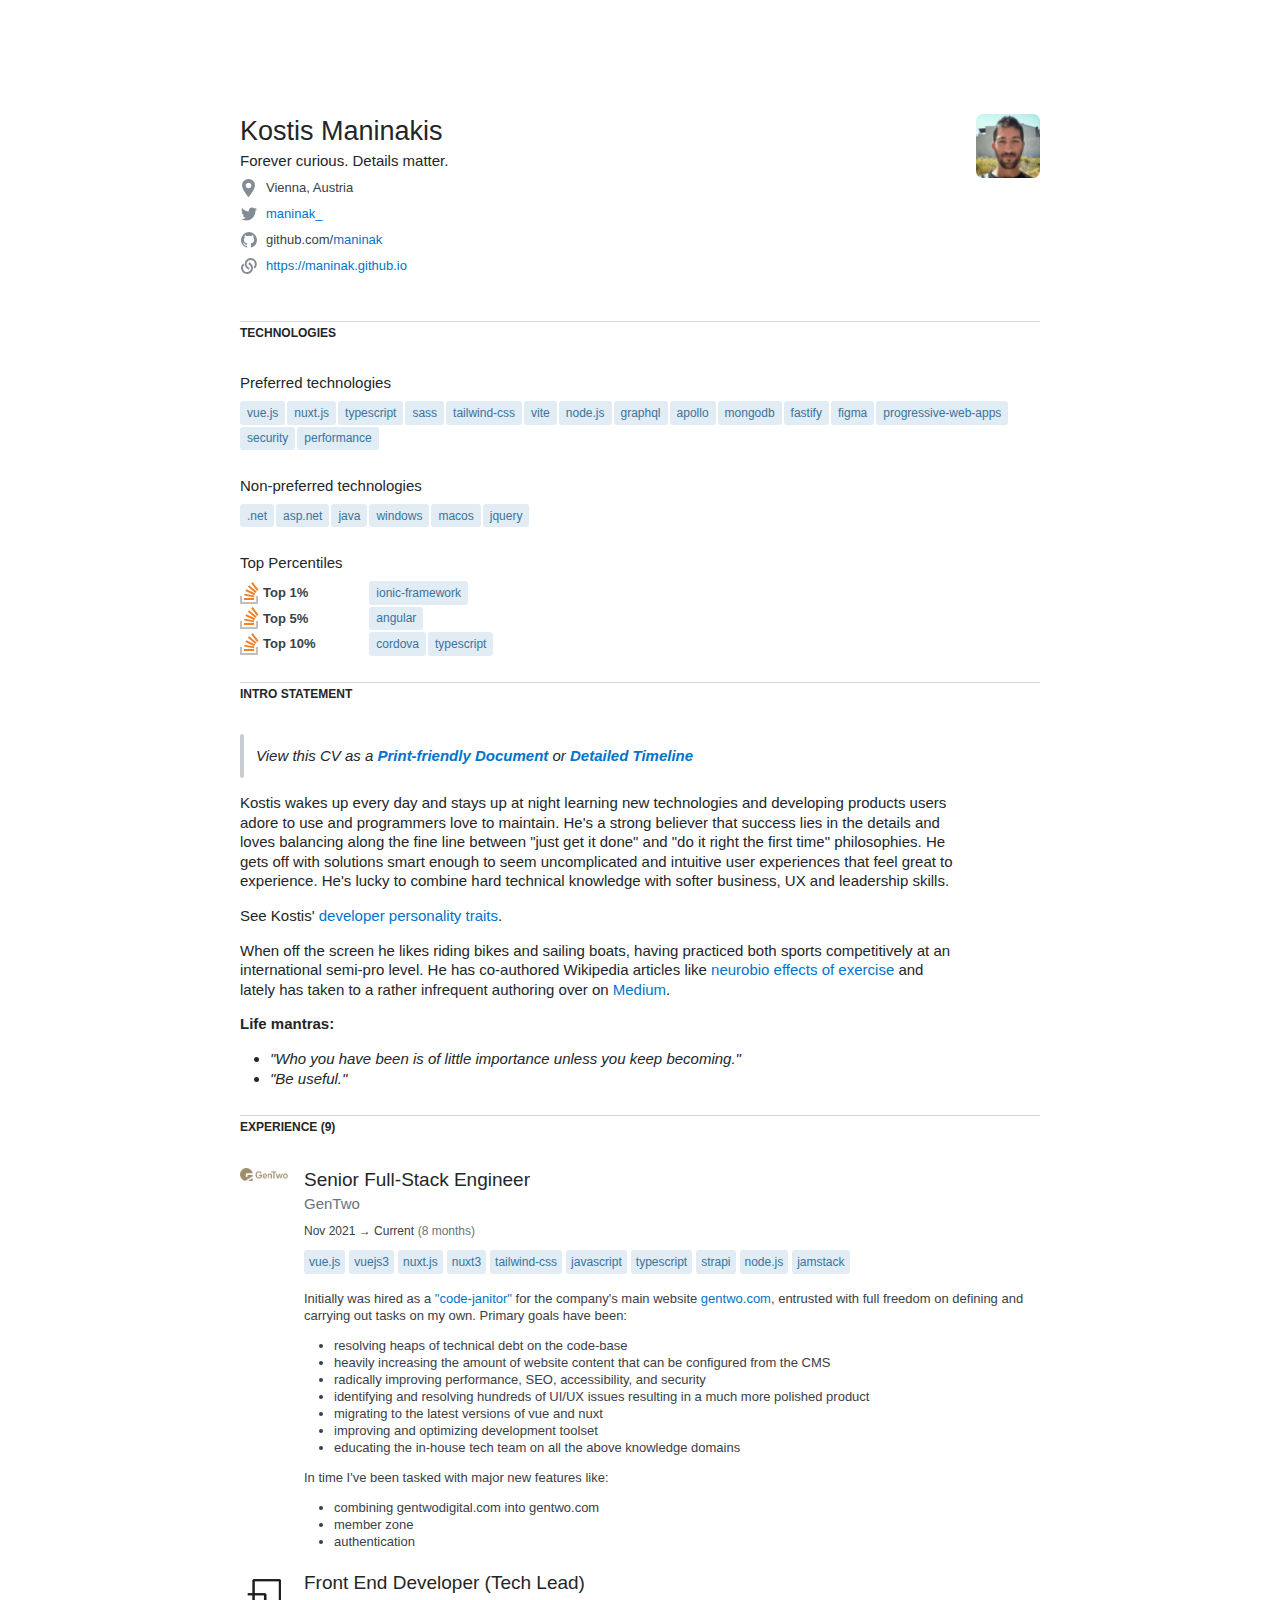
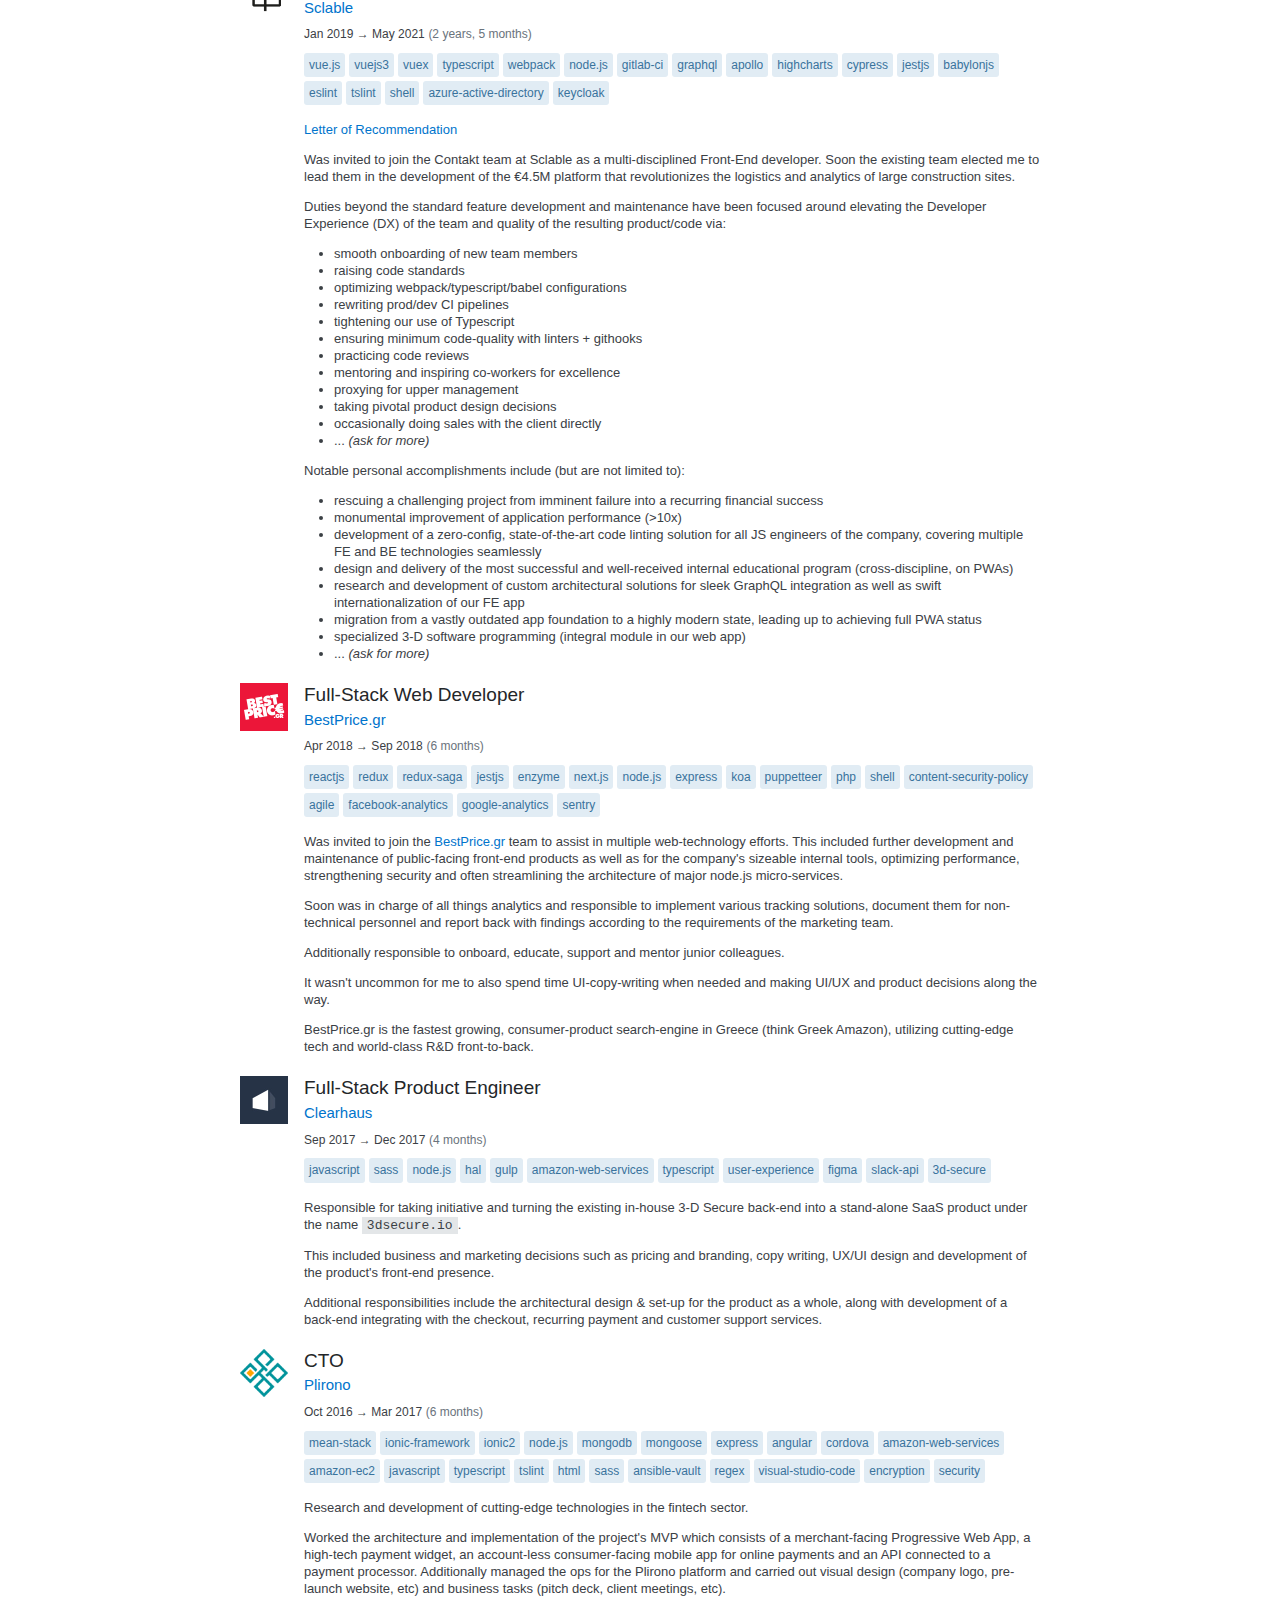
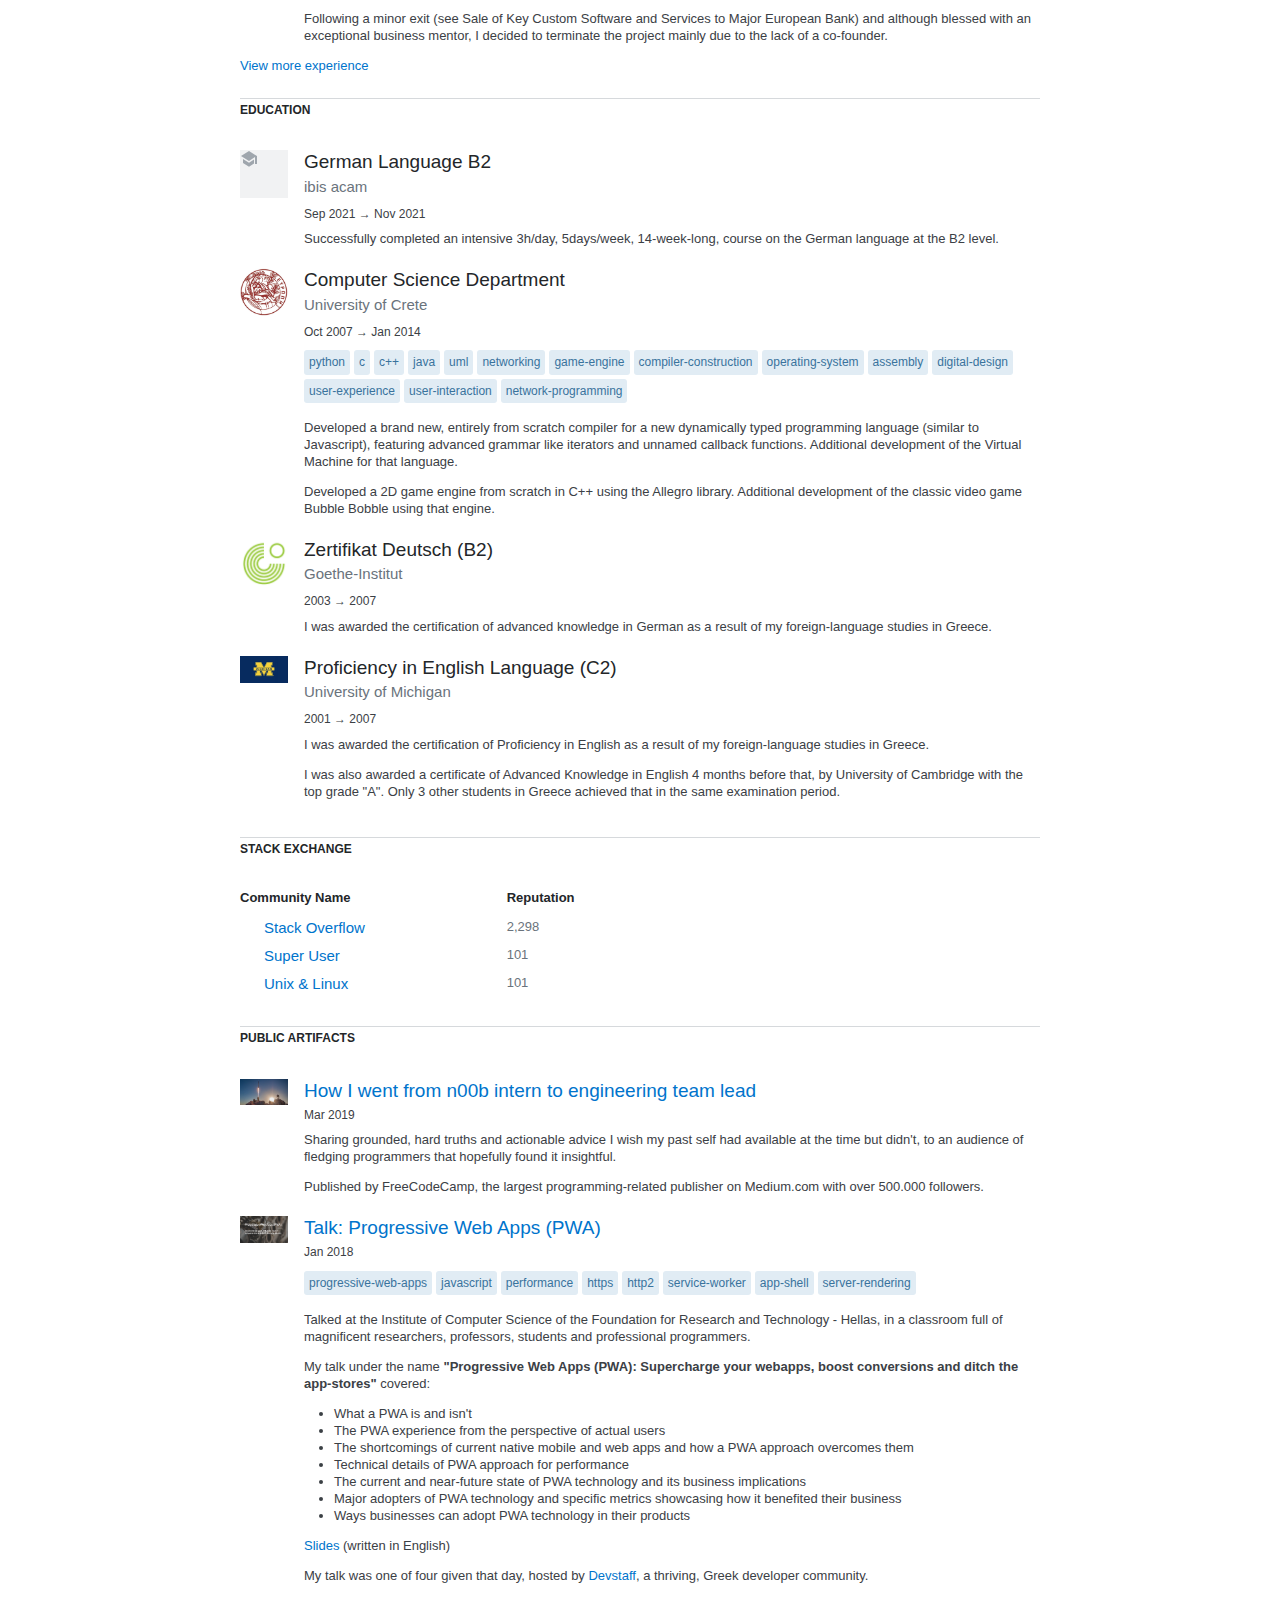
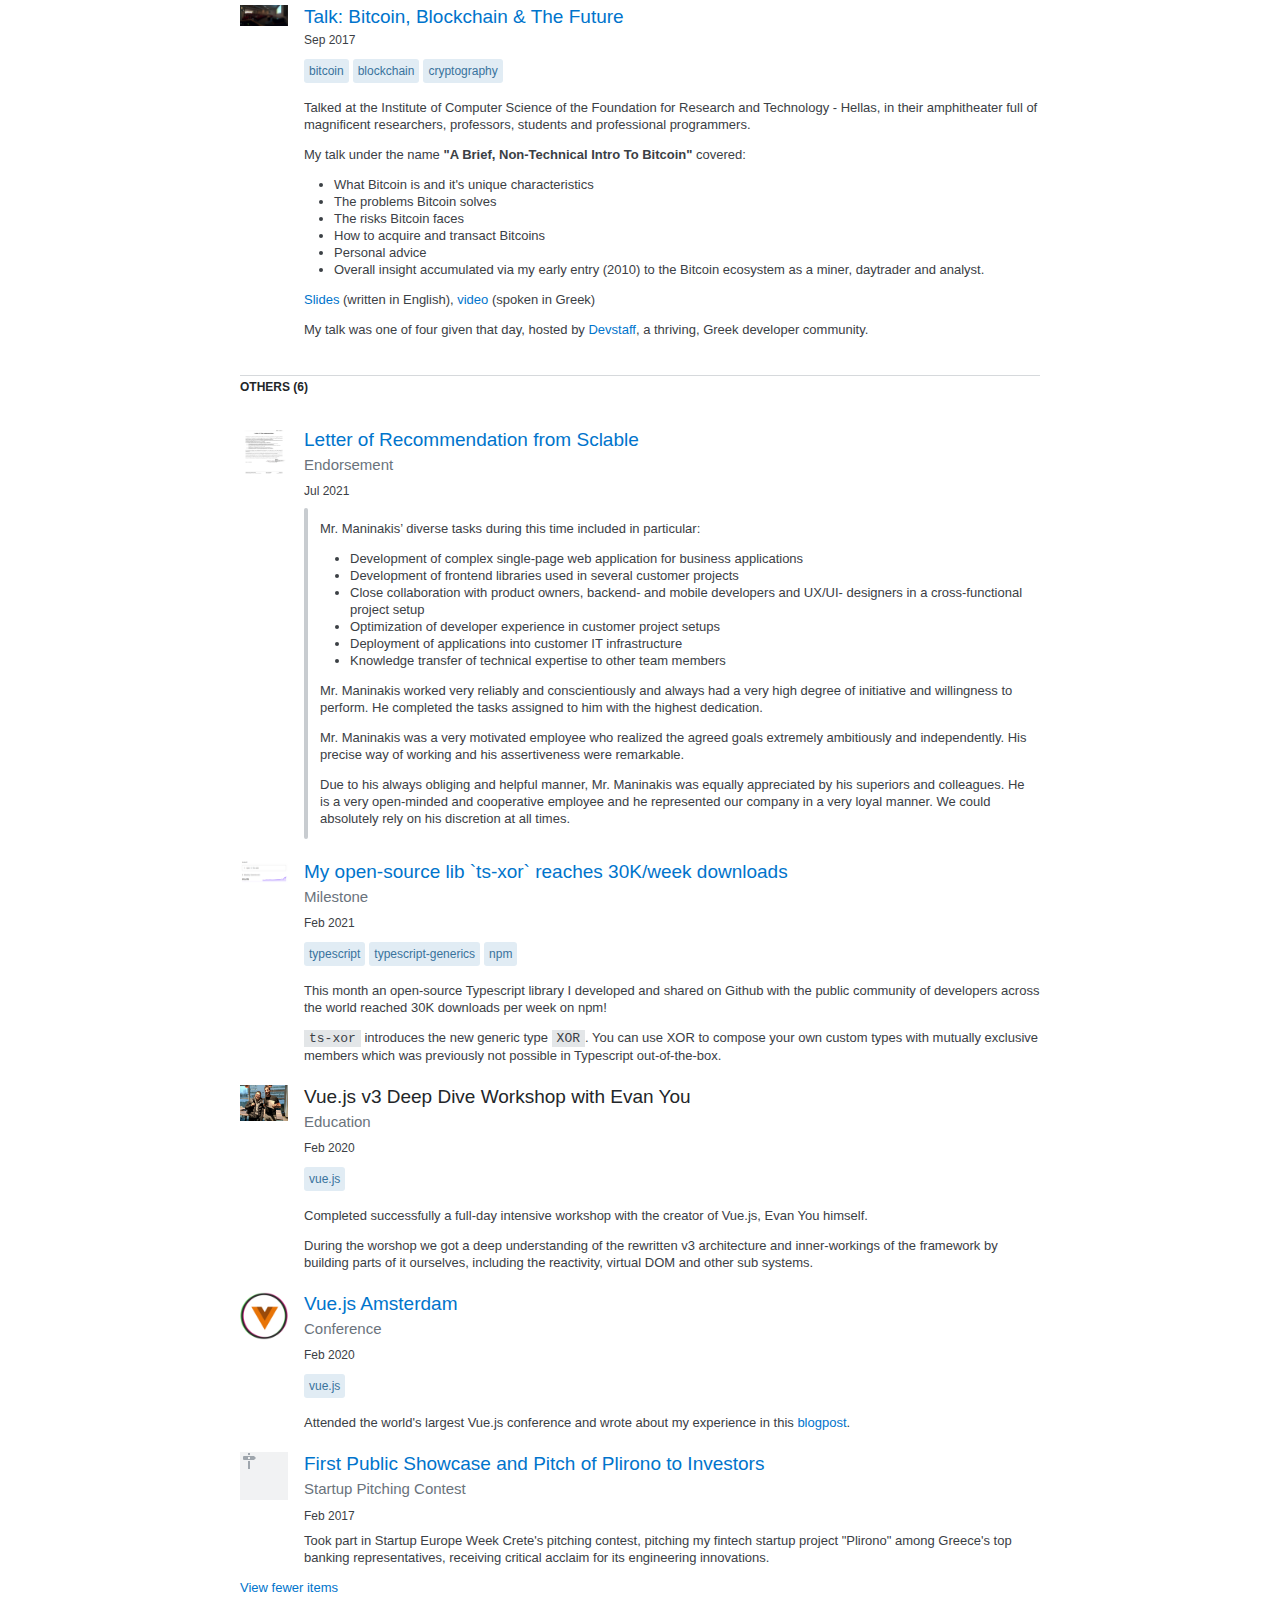
==== cv-standard.html @ 2f25f2c2 "fix(cv): add ga scripts" ====
<!DOCTYPE html>
<html><head>
<meta http-equiv="content-type" content="text/html; charset=UTF-8">
    <title>Kostis Maninakis - Curriculum Vitae (standard format)</title>
    <meta name="twitter:card" content="summary">
    <meta property="og:type" content="website">
            <meta property="og:image" itemprop="image primaryImageOfPage" content="https://www.gravatar.com/avatar/3a8242c1d850448c76ebac2b6bc177b3?s=200&amp;d=identicon&amp;r=PG">
            <meta name="twitter:title" property="og:title" itemprop="title name" content="Kostis Maninakis">
            <meta name="twitter:description" property="og:description" itemprop="description" content="Kostis Maninakis's Curriculum Vitae">

    <script id="webpack-public-path" type="text/uri-list">https://cdn.sstatic.net/</script>
    <script src="assets/cv/cv-std_files/jquery.js"></script><script>(function t(){!function(){function h(n,i,a){i=i||{};var r=n.ownerDocument||n,s=r.createEvent?r.createEvent("CustomEvent"):r.createEventObject();for(var e in s.initCustomEvent&&s.initCustomEvent(i.type,!!i.bubbles,!!i.cancelable,i.detail),i)s[e]=i[e];return setTimeout(function(){try{n.dispatchEvent?n.dispatchEvent(s):n.fireEvent("on"+i.type,r.createEventObject())}catch(o){var e=n["listen"+i.type];if(e)for(var t=0;t<e.length;++t)try{e[t].call(n,s)}catch(o){}}a()},0),this}function f(e,t,n){function i(e,t){try{var n=e.ownerDocument;if(n.createEventObject){var i=n.createEventObject();e.fireEvent("on"+t,i)}else(i=n.createEvent("HTMLEvents")).initEvent(t,!0,!0),e.dispatchEvent(i)}catch(a){}}var a=!0,r=e.className&&-1!=e.className.indexOf("fancified");if(window.jQuery){var s=window.jQuery(e);try{if(s.selectBoxIt)s.selectBoxIt("selectOption",s.val());else if(s.data("chosen")||s.chosen)s.trigger("chosen:updated").trigger("liszt:updated");else if(s.data("chooserElement"))s.trigger("change");else if(s.fancySelect)s.get("fancySelect").select("value",s.val());else if(s.selectBox)s.selectBox("value",s.val());else if(s.selectric)s.selectric("refresh");else if(s.coreUISelect){var o=s.data("coreUISelect");o.isSelectShow=!0,o.changeDropdownData(),o.isSelectShow=!1}else if(s.data("myJSPulldownObject"))s.data("myJSPulldownObject").setToValue(s.val());else if(s.fancyfields)s.setVal(s.val());else if(s.data("select2"));else if(s.data("selectize"))a=!1,s.data("selectize").setValue(s.val());else if(s.hasClass("fancified"))s.trigger("update");else if(s.selectmenu){var l=s.val();try{s.selectmenu("value",s[0].options[0].value)}catch(c){}s.selectmenu("value",l)}else s.hasClass("select-hidden")&&s.next("div.select-styled").length&&s.next("div.select-styled").next(".select-options").length&&(ulElement=s.next("div.select-styled").next(".select-options"),liElement=ulElement.find("li[rel='"+s.val()+"']"),liElement.click());s.trigger("change")}catch(c){}}a&&(r&&i(e,"update"),i(e,"change"),i(e,"blur")),n()}function r(t,n,i,a){var r=t.value;h(t,{type:"keydown",keyCode:n,which:n,charCode:n,bubbles:!0},function(){h(t,{type:"keypress",keyCode:n,which:n,charCode:n,bubbles:!0},function(){setTimeout(function(){var e=t.value;r==e&&(t.value=i),h(t,{type:"input",keyCode:n,which:n,charCode:n,bubbles:!0},function(){h(t,{type:"keyup",keyCode:n,which:n,charCode:n,bubbles:!0},function(){a()})})},1)})})}function s(e,t,n,i){if(t&&""!=t){var a=t.charCodeAt(0);n+=t.charAt(0),r(e,a,n,function(){s(e,t.substring(1),n,i)})}else i()}function l(e,t,n){if(window.abineTriggerChangeInProgress)setTimeout(function(){l(e,t,n)},100);else{e.setAttribute("mmautofilling","now"),e.focus(),e.value=t;var i=!0;window.abineTriggerChangeInProgress=!0;try{if(window.jQuery){var a=window.jQuery(e);a.data("rawMaskFn")||a.mask||a.CardPhoneFormatting?a.focus().val(t).trigger("input").trigger("paste"):a.next(".inner").find(".options").length&&(i=!1,a.next(".inner").find(".options").find("span").each(function(){var e=$(this);-1<$(e).html().toLowerCase().indexOf(t)&&$(e).click()}))}}catch(o){}e.defaultValue=t;try{var r=e._valueTracker;r&&r.setValue(t+"old")}catch(o){}try{e.__preactattr_&&e.__preactattr_.onChange&&(e.value=t,e.__preactattr_.onChange({target:e}),e.click())}catch(o){}try{var s=new Event("input",{bubbles:!0,cancelable:!0,data:t});s.simulated=!0,e.dispatchEvent(s)}catch(o){}try{h(e,{type:"keyup",keyCode:38,which:38,charCode:38,bubbles:!0},function(){})}catch(o){}i?h(e,{type:"change"},function(){h(e,{type:"blur"},function(){window.abineTriggerChangeInProgress=!1,e.removeAttribute("mmautofilling"),n()})}):(e.removeAttribute("mmautofilling"),window.abineTriggerChangeInProgress=!1,n())}}function t(e,t,n){try{e.ownerDocument.defaultView.focus()}catch(i){}h(e,{type:"focus"},function(){h(e,{type:"click"},function(){s(e,t+"\n","",function(){l(e,t,function(){h(document,{type:"abineFilled"},function(){n()})})})})})}function i(e,t,n,i){var a=/[\s]+/g,r=(t||"").toLowerCase().replace(a,""),s=function(){h(document,{type:"abineFilled"},function(){i()})},o=!1,l=!1,c=e.getElementsByTagName("option");if(c&&0<c.length){for(var d=-1,u=0;u<c.length;u++){var m=(c[u].text||"").toLowerCase().replace(a,"");if((c[u].getAttribute("value")||"").toLowerCase().replace(a,"")==r||m==r){c[u].selected||(o=!0,c[u].selected=!0),l=!0;break}-1==d&&-1!=m.indexOf(r)&&(d=u)}l||-1==d||n||c[d].selected||(o=!0,l=c[d].selected=!0)}e.setAttribute("abineFillResponse",l),o?f(e,t,s):s()}function a(){if(0<(t=document.getElementsByClassName("abineFillTarget")).length)return t[0];for(var e=0;e<frames.length;e++)try{var t;if(0<(t=frames[e].document.getElementsByClassName("abineFillTarget")).length)return t[0]}catch(o){}return null}function e(){var n=document.createElement("div");n.id="abineFillElement","undefined"!=typeof paypal&&n.setAttribute("data-paypal","1"),"undefined"!=typeof OffAmazonPayments&&n.setAttribute("data-amazon","1"),"undefined"!=typeof MasterPass&&n.setAttribute("data-masterpass","1"),document.documentElement.appendChild(n),n.addEventListener("fill",function(){var e=a();e?t(e,n.getAttribute("value"),function(){}):h(document,{type:"abineFilled"},function(){})},!1),n.addEventListener("fillSelect",function(){var e=a();e?i(e,n.getAttribute("value"),!!n.getAttribute("skipPartial"),function(){}):h(document,{type:"abineFilled"},function(){})}),n.addEventListener("triggerChange",function(){var e=a(),t=n.getAttribute("value");e&&(e.nodeName.match(/select/i)?f(e,t,function(){}):l(e,t,function(){}))})}e()}()})()</script>
    <script async="" src="assets/cv/cv-std_files/stacks.js"></script>
    <script src="assets/cv/cv-std_files/stub.js"></script>
    <script src="assets/cv/cv-std_files/user.js"></script>
    <script src="assets/cv/cv-std_files/story.js"></script>
    <link rel="stylesheet" type="text/css" href="assets/cv/cv-std_files/stacks.css">
    <link rel="stylesheet" type="text/css" href="assets/cv/cv-std_files/primary.css">
        <link rel="stylesheet" type="text/css" href="assets/cv/cv-std_files/secondary.css">

    <link rel="stylesheet" type="text/css" href="assets/cv/cv-std_files/pdf.css">
    <link rel="stylesheet" type="text/css" href="assets/cv/cv-std_files/pdf.css" media="print">

    <script type="application/json" data-role="module-args" data-module-name="Shared/options.mod">{"options":{"locale":"en","serverTime":1648416014,"routeName":"UsersStory/CvChromeless","stackAuthUrl":"https://stackauth.com","networkMetaHostname":"meta.stackexchange.com","site":{"name":"Stack Overflow","description":"Q\u0026A for professional and enthusiast programmers","isNoticesTabEnabled":true,"enableNewTagCreationWarning":true,"insertSpaceAfterNameTabCompletion":false,"id":1,"cookieDomain":".stackoverflow.com","childUrl":"https://meta.stackoverflow.com","negativeVoteScoreFloor":null,"enableSocialMediaInSharePopup":true,"protocol":"https"},"user":{"fkey":"451426f37e717d4b23508eef98913353c2699ac6cff40579101b7794deff2a9f","tid":"4cee271a-b7d8-5d12-8e33-404ea1cb3794","rep":0,"isAnonymous":true,"isAnonymousNetworkWide":true,"ab":{"hot_questions_sidebar":{"v":"signupoptincopy","g":4}}},"events":{"postType":{"question":1},"postEditionSection":{"title":1,"body":2,"tags":3}},"story":{"minCompleteBodyLength":75,"likedTagsMaxLength":300,"dislikedTagsMaxLength":300},"jobPreferences":{"maxNumDeveloperRoles":2,"maxNumIndustries":4},"svgIconPath":"https://cdn.sstatic.net/Img/stacks-icons","svgIconHash":"cc5b3e0efea0"}}</script>
<script type="application/json" data-role="module-args" data-module-name="Shared/settings.mod">{"settings":{"userProfile":{"openGraphAPIKey":"4a307e43-b625-49bb-af15-ffadf2bda017"},"userMessaging":{"showNewFeatureNotice":true},"tags":{},"subscriptions":{"defaultBasicMaxTrueUpSeats":250,"defaultFreemiumMaxTrueUpSeats":50,"defaultMaxTrueUpSeats":1000},"snippets":{"renderDomain":"stacksnippets.net","snippetsEnabled":true},"site":{"allowImageUploads":true,"enableImgurHttps":true,"enableUserHovercards":true,"forceHttpsImages":true,"styleCode":true},"questions":{"enableQuestionTitleLengthLiveWarning":true,"maxTitleSize":150,"questionTitleLengthStartLiveWarningChars":50},"intercom":{"appId":"inf0secd","hostBaseUrl":"https://stacksnippets.net"},"paths":{},"monitoring":{"clientTimingsAbsoluteTimeout":30000,"clientTimingsDebounceTimeout":1000},"mentions":{"maxNumUsersInDropdown":50},"markdown":{"enableTables":true},"legal":{"oneTrustConfigId":"c3d9f1e3-55f3-4eba-b268-46cee4c6789c"},"flags":{"allowRetractingCommentFlags":true,"allowRetractingFlags":true},"elections":{"opaVoteResultsBaseUrl":"https://www.opavote.com/results/"},"comments":{},"accounts":{"currentPasswordRequiredForChangingStackIdPassword":true}}}</script>
<script>StackExchange.init();</script>

    <script>
        StackExchange.using.setCacheBreakers({"js/adops.en.js":"6da43f5e0a84","js/ask.en.js":"7ff9a9068fd6","js/begin-edit-event.en.js":"dd955babf04d","js/copy-transpiled.en.js":"6e17fb344f2c","js/events.en.js":"","js/explore-qlist.en.js":"2b1f34938b8b","js/full-anon.en.js":"920cc57ec2ed","js/full.en.js":"7dea62be7716","js/highlightjs-loader.en.js":"3c37abf5cb6d","js/inline-tag-editing.en.js":"c0cbc31e5702","js/keyboard-shortcuts.en.js":"7de4e127b6af","js/markdown-it-loader.en.js":"5818ef89ff9d","js/moderator.en.js":"4989aaaca9f5","js/postCollections-transpiled.en.js":"8126e59701f9","js/post-validation.en.js":"09f528ac466a","js/question-editor.en.js":"","js/review-v2-transpiled.en.js":"d4e8ed8cd584","js/revisions.en.js":"839f528889ff","js/stacks-editor.en.js":"7c971287f03c","js/tageditor.en.js":"825c9597ce2d","js/tageditornew.en.js":"857acd8b77e4","js/tagsuggestions.en.js":"1bcff7d98f97","js/unlimited-transpiled.en.js":"7ed67670b600","js/wmd.en.js":"0ccf559d0629","js/snippet-javascript-codemirror.en.js":"73fce5cc7219"});
        StackExchange.using("gps", function () {
            StackExchange.gps.init(false);
        });
    </script>
<script async="" src="assets/cv/cv-std_files/full-anon.js"></script></head><div id="abineFillElement"></div>
<body data-new-gr-c-s-check-loaded="8.896.0" data-gr-ext-installed="">

    <div class="timeline-public print:d-none">


<div class="d-flex cv-story-wrapper mt24">
    <div class="d-flex fd-column cv-story js-cv-story">
            <header>
        <div class="d-flex">
            <div class="flex--item fl1">
                <h1 class="mb2 fc-black-800 fs-headline1 anonymizable">
                    Kostis Maninakis
                </h1>

                    <p class="fc-black-800 fs-body2 mb8 anonymizable">
                        Forever curious. Details matter.
                    </p>
            </div>
            <div class="flex--item">
                <img class="s-avatar s-avatar__64 anonymizable" title="Kostis Maninakis" src="assets/cv/cv-std_files/3a8242c1d850448c76ebac2b6bc177b3.jpeg">
            </div>
        </div>
        <div class="d-flex gs12 mb32">
            <div class="flex--item4">
                    <div class="d-flex ai-center gs8 mb4">
                        <div class="flex--item fc-black-400"><svg aria-hidden="true" class="svg-icon iconLocation" width="18" height="18" viewBox="0 0 18 18"><path d="M2 6.38C2 9.91 8.1 17.7 8.1 17.7c.22.29.58.29.8 0 0 0 6.1-7.8 6.1-11.32A6.44 6.44 0 0 0 8.5 0 6.44 6.44 0 0 0 2 6.38Zm9.25.12a2.75 2.75 0 1 1-5.5 0 2.75 2.75 0 0 1 5.5 0Z"></path></svg></div>
                        <div class="flex--item fc-black-700 fs-body1">Vienna, Austria</div>
                    </div>
                    <div class="d-flex ai-center gs8 mb4">
                        <div class="flex--item fc-black-400"><svg aria-hidden="true" class="svg-icon iconTwitter" width="18" height="18" viewBox="0 0 18 18"><path d="M17 4.04c-.59.26-1.22.44-1.88.52a3.3 3.3 0 0 0 1.44-1.82c-.64.37-1.34.64-2.09.79a3.28 3.28 0 0 0-5.6 2.99A9.3 9.3 0 0 1 2.12 3.1a3.28 3.28 0 0 0 1.02 4.38 3.28 3.28 0 0 1-1.49-.4v.03a3.29 3.29 0 0 0 2.64 3.22 3.34 3.34 0 0 1-1.48.06 3.29 3.29 0 0 0 3.07 2.28 6.58 6.58 0 0 1-4.85 1.36 9.33 9.33 0 0 0 5.04 1.47c6.04 0 9.34-5 9.34-9.33v-.42a6.63 6.63 0 0 0 1.63-1.7L17 4.04Z" fill="#2AA3EF"></path></svg></div>
                        <div class="flex--item fc-black-700 fs-body1 anonymizable">
                            <a href="https://twitter.com/maninak_" rel="me" target="_blank">maninak_</a>
                        </div>
                    </div>
                    <div class="d-flex ai-center gs8 mb4">
                        <div class="flex--item fc-black-400"><svg aria-hidden="true" class="svg-icon iconGitHub" width="18" height="18" viewBox="0 0 18 18"><path d="M9 1a8 8 0 0 0-2.53 15.59c.4.07.55-.17.55-.38l-.01-1.49c-2.01.37-2.53-.49-2.69-.94-.09-.23-.48-.94-.82-1.13-.28-.15-.68-.52-.01-.53.63-.01 1.08.58 1.23.82.72 1.21 1.87.87 2.33.66.07-.52.28-.87.51-1.07-1.78-.2-3.64-.89-3.64-3.95 0-.87.31-1.59.82-2.15-.08-.2-.36-1.02.08-2.12 0 0 .67-.21 2.2.82a7.42 7.42 0 0 1 4 0c1.53-1.04 2.2-.82 2.2-.82.44 1.1.16 1.92.08 2.12.51.56.82 1.27.82 2.15 0 3.07-1.87 3.75-3.65 3.95.29.25.54.73.54 1.48l-.01 2.2c0 .21.15.46.55.38A8.01 8.01 0 0 0 9 1Z" fill="#010101"></path></svg></div>
                        <div class="flex--item fc-black-700 fs-body1">github.com/<a class="anonymizable" href="https://github.com/maninak" rel="me" target="_blank">maninak</a>
                        </div>
                    </div>
                    <div class="d-flex ai-center gs8 mb4">
                        <div class="flex--item fc-black-400"><svg aria-hidden="true" class="svg-icon iconLink" width="18" height="18" viewBox="0 0 18 18"><path d="M7.22 11.83a6 6 0 0 0 1.62.85l.61-1.8a4.1 4.1 0 1 1 4.04-.8l1.26 1.42a6 6 0 1 0-7.53.33Zm3.43-5.6a6 6 0 0 0-1.6-.87L8.4 7.15a4.1 4.1 0 1 1-4.05.73L3.12 6.43a6 6 0 1 0 7.53-.2Z"></path></svg></div>
                        <div class="flex--item fc-black-700 fs-body1"><a class="anonymizable" href="https://maninak.github.io/" target="_blank">https://maninak.github.io</a></div>
                    </div>
            </div>

        </div>
    </header>

                <section class="mt0 mb24">
            <header class="d-flex mb16">
                <h2 class="fs-category has-border">Technologies</h2>
            </header>

                <article class="d-flex fd-column mb24">
                    <div class="flex--item mb8">
                        <div class="fc-black-800 fs-body2">Preferred technologies</div>
                    </div>
                    <div class="d-flex flex--item mb0 ff-row-wrap">
                            <div class="post-tag">vue.js</div>
                            <div class="post-tag">nuxt.js</div>
                            <div class="post-tag">typescript</div>
                            <div class="post-tag">sass</div>
                            <div class="post-tag">tailwind-css</div>
                            <div class="post-tag">vite</div>
                            <div class="post-tag">node.js</div>
                            <div class="post-tag">graphql</div>
                            <div class="post-tag">apollo</div>
                            <div class="post-tag">mongodb</div>
                            <div class="post-tag">fastify</div>
                            <div class="post-tag">figma</div>
                            <div class="post-tag">progressive-web-apps</div>
                            <div class="post-tag">security</div>
                            <div class="post-tag">performance</div>
                    </div>
                </article>


                <article class="d-flex fd-column mb24">
                    <div class="flex--item mb8">
                        <div class="fc-black-800 fs-body2">Non-preferred technologies</div>
                    </div>
                    <div class="d-flex flex--item mb0 ff-row-wrap">
                            <div class="post-tag">.net</div>
                            <div class="post-tag">asp.net</div>
                            <div class="post-tag">java</div>
                            <div class="post-tag">windows</div>
                            <div class="post-tag">macos</div>
                            <div class="post-tag">jquery</div>
                    </div>
                </article>

                <article class="d-flex fd-column">
                    <div class="flex--item mb8">
                        <div class="fc-black-800 fs-body2">Top Percentiles</div>
                    </div>
                    <div id="tags-summary" class="d-flex fd-column mb0">
                                <div class="d-flex flex--item mb0">
            <div class="d-flex ai-center flex--item2 gs4 mb0">
                <div class="flex--item" title="Stack Overflow">
                    <svg aria-hidden="true" class="native svg-icon iconLogoGlyphSm" width="19" height="22" viewBox="0 0 19 22"><path d="M16 20v-6h2v8H0v-8h2v6h14Z" fill="#C1BEBC"></path><path d="m12.72 0-1.57 1.17L17 9.05l1.57-1.18L12.72 0ZM4 18h10v-2H4v2Zm11.4-7.08L7.86 4.64l1.25-1.5 7.54 6.28-1.25 1.5Zm-10-1.91 8.9 4.14.82-1.78-8.9-4.14L5.4 9Zm8.63 6.27-9.9-1.67.4-1.92 9.63 1.92-.13 1.67Z" fill="#F48024"></path></svg>
                </div>

                <div class="flex--item">
                    <strong class="fs-body1 fc-black-700">Top 1%</strong>
                </div>
            </div>

            <div class="d-flex fw-wrap js-subsection">
                    <span class="post-tag">ionic-framework</span>
            </div>
        </div>

                                <div class="d-flex flex--item mb0">
            <div class="d-flex ai-center flex--item2 gs4 mb0">
                <div class="flex--item" title="Stack Overflow">
                    <svg aria-hidden="true" class="native svg-icon iconLogoGlyphSm" width="19" height="22" viewBox="0 0 19 22"><path d="M16 20v-6h2v8H0v-8h2v6h14Z" fill="#C1BEBC"></path><path d="m12.72 0-1.57 1.17L17 9.05l1.57-1.18L12.72 0ZM4 18h10v-2H4v2Zm11.4-7.08L7.86 4.64l1.25-1.5 7.54 6.28-1.25 1.5Zm-10-1.91 8.9 4.14.82-1.78-8.9-4.14L5.4 9Zm8.63 6.27-9.9-1.67.4-1.92 9.63 1.92-.13 1.67Z" fill="#F48024"></path></svg>
                </div>

                <div class="flex--item">
                    <strong class="fs-body1 fc-black-700">Top 5%</strong>
                </div>
            </div>

            <div class="d-flex fw-wrap js-subsection">
                    <span class="post-tag">angular</span>
            </div>
        </div>

                                <div class="d-flex flex--item mb0">
            <div class="d-flex ai-center flex--item2 gs4 mb0">
                <div class="flex--item" title="Stack Overflow">
                    <svg aria-hidden="true" class="native svg-icon iconLogoGlyphSm" width="19" height="22" viewBox="0 0 19 22"><path d="M16 20v-6h2v8H0v-8h2v6h14Z" fill="#C1BEBC"></path><path d="m12.72 0-1.57 1.17L17 9.05l1.57-1.18L12.72 0ZM4 18h10v-2H4v2Zm11.4-7.08L7.86 4.64l1.25-1.5 7.54 6.28-1.25 1.5Zm-10-1.91 8.9 4.14.82-1.78-8.9-4.14L5.4 9Zm8.63 6.27-9.9-1.67.4-1.92 9.63 1.92-.13 1.67Z" fill="#F48024"></path></svg>
                </div>

                <div class="flex--item">
                    <strong class="fs-body1 fc-black-700">Top 10%</strong>
                </div>
            </div>

            <div class="d-flex fw-wrap js-subsection">
                    <span class="post-tag">cordova</span>
                    <span class="post-tag">typescript</span>
            </div>
        </div>



                    </div>
                </article>
        </section>

                <section class="mt0 mb12">
            <header class="d-flex mb16">
                <h2 class="fs-category has-border">Intro Statement</h2>
            </header>
            <div class="fs-body2 w90"><blockquote>
<p><em>View this CV as a <a href="cv-standard.html"><strong>Print-friendly Document</strong></a> or <a href="cv-timeline.html"><strong>Detailed Timeline</strong></a></em></p>
</blockquote>
<p>Kostis wakes up every day and stays up at night learning new
technologies and developing products users adore to use and programmers
love to maintain. He's a strong believer that success lies in the
details and loves balancing along the fine line between "just get it
done" and "do it right the first time" philosophies. He gets off with
solutions smart enough to seem uncomplicated and intuitive user
experiences that feel great to experience. He's lucky to combine hard
technical knowledge with softer business, UX and leadership skills.</p>
<p>See Kostis' <a href="https://www.12types.dev/quiz/results/assassin:75-telepath:60-tank:80-hunter:80-wizard:66-ranger:50-healer:75-mechanic:66-ghost:75-shapeshifter:100-sage:100-rogue:60--maninak" rel="nofollow noreferrer">developer personality traits</a>.</p>
<p>When off the screen he likes riding bikes and sailing boats, having
practiced both sports competitively at an international semi-pro level.
He has co-authored Wikipedia articles like <a href="https://en.wikipedia.org/wiki/Neurobiological_effects_of_physical_exercise" rel="nofollow noreferrer">neurobio effects of exercise</a> and lately has taken to a rather infrequent authoring over on <a href="https://medium.com/@maninak" rel="nofollow noreferrer">Medium</a>.</p>
<p><strong>Life mantras:</strong></p>
<ul>
<li><em>"Who you have been is of little importance unless you keep becoming."</em></li>
<li><em>"Be useful."</em></li>
</ul>
</div>
        </section>


    <section class="mt0 mb24" id="cv-Experience">
        <header class="d-flex mb16">
            <h2 class="fs-category has-border">
Experience (9)            </h2>
        </header>
        <div class="">
                <article class="d-flex gs16 first" id="Experience-10585862">

                    <div class="flex--item">
                            <div class="g-center cv-logo">
                                <img src="assets/cv/cv-std_files/UHmCX.png" role="img" class="cv-image anonymizable" title="GenTwo" onerror="handleListImageError(this)" data-list-id="0">
                            </div>
                    </div>

                    <div class="flex--item fl1 fd-column">
                            <h3 class="flex--item mb2 fs-subheading fc-black-800">
                                Senior Full-Stack Engineer
                            </h3>

                                <h4 class="flex--item mb8 fs-body2 fc-black-500 anonymizable">GenTwo</h4>

                            <div class="flex--item mb8">
                                    <span class="fs-caption fc-black-700">Nov 2021 → Current</span>
                                        <span class="fs-caption fc-black-500">(8 months)</span>
                            </div>

                        <div class="mtn8 mb16">
                                <div class="timeline-item-tags d-flex gs4 fl-none fw-wrap mt16">
            <span class="flex--item s-tag">vue.js</span>
            <span class="flex--item s-tag">vuejs3</span>
            <span class="flex--item s-tag">nuxt.js</span>
            <span class="flex--item s-tag">nuxt3</span>
            <span class="flex--item s-tag">tailwind-css</span>
            <span class="flex--item s-tag">javascript</span>
            <span class="flex--item s-tag">typescript</span>
            <span class="flex--item s-tag">strapi</span>
            <span class="flex--item s-tag">node.js</span>
            <span class="flex--item s-tag">jamstack</span>
    </div>

                        </div>

                            <div class="fs-body1 fc-black-700">
                                <p>Initially was hired as a <a href="https://twitter.com/sarah_edo/status/991421712989208576" rel="nofollow noreferrer">"code-janitor"</a> for the company's main website <a href="https://www.gentwo.com/" rel="nofollow noreferrer">gentwo.com</a>, entrusted with full freedom on defining and carrying out tasks on my own. Primary goals have been:</p>
<ul>
<li>resolving heaps of technical debt on the code-base</li>
<li>heavily increasing the amount of website content that can be configured from the CMS</li>
<li>radically improving performance, SEO, accessibility, and security</li>
<li>identifying and resolving hundreds of UI/UX issues resulting in a much more polished product</li>
<li>migrating to the latest versions of vue and nuxt</li>
<li>improving and optimizing development toolset</li>
<li>educating the in-house tech team on all the above knowledge domains</li>
</ul>
<p>In time I've been tasked with major new features like:</p>
<ul>
<li>combining gentwodigital.com into gentwo.com</li>
<li>member zone</li>
<li>authentication</li>
</ul>

                            </div>
                    </div>
                </article>
                <article class="d-flex gs16" id="Experience-6204361">

                    <div class="flex--item">
                                <div class="g-center cv-logo-blank js-logo-blank dno"><svg aria-hidden="true" class="svg-icon iconIndustry" width="18" height="18" viewBox="0 0 18 18"><path d="M10 16v-4H8v4H2V4c0-1.1.9-2 2-2h6c1.09 0 2 .91 2 2v2h2c1.09 0 2 .91 2 2v8h-6ZM4 4v2h2V4H4Zm0 4v2h2V8H4Zm4-4v2h2V4H8Zm0 4v2h2V8H8Zm-4 4v2h2v-2H4Zm8 0v2h2v-2h-2Zm0-4v2h2V8h-2Z"></path></svg></div>
                            <div class="g-center cv-logo">
                                <img src="assets/cv/cv-std_files/ybweauzov47siifvht6p.png" role="img" class="cv-image js-list-img anonymizable" title="Sclable" onerror="handleListImageError(this)" data-list-id="243604">
                            </div>
                    </div>

                    <div class="flex--item fl1 fd-column">
                            <h3 class="flex--item mb2 fs-subheading fc-black-800">
                                Front End Developer (Tech Lead)
                            </h3>

                                <h4 class="flex--item mb8 fs-body2 anonymizable"><a href="http://sclable.com/" title="Sclable" target="_blank">Sclable</a></h4>

                            <div class="flex--item mb8">
                                    <span class="fs-caption fc-black-700">Jan 2019 → May 2021</span>
                                        <span class="fs-caption fc-black-500">(2 years, 5 months)</span>
                            </div>

                        <div class="mtn8 mb16">
                                <div class="timeline-item-tags d-flex gs4 fl-none fw-wrap mt16">
            <span class="flex--item s-tag">vue.js</span>
            <span class="flex--item s-tag">vuejs3</span>
            <span class="flex--item s-tag">vuex</span>
            <span class="flex--item s-tag">typescript</span>
            <span class="flex--item s-tag">webpack</span>
            <span class="flex--item s-tag">node.js</span>
            <span class="flex--item s-tag">gitlab-ci</span>
            <span class="flex--item s-tag">graphql</span>
            <span class="flex--item s-tag">apollo</span>
            <span class="flex--item s-tag">highcharts</span>
            <span class="flex--item s-tag">cypress</span>
            <span class="flex--item s-tag">jestjs</span>
            <span class="flex--item s-tag">babylonjs</span>
            <span class="flex--item s-tag">eslint</span>
            <span class="flex--item s-tag">tslint</span>
            <span class="flex--item s-tag">shell</span>
            <span class="flex--item s-tag">azure-active-directory</span>
            <span class="flex--item s-tag">keycloak</span>
    </div>

                        </div>

                            <div class="fs-body1 fc-black-700">
                                <p><a href="https://i.stack.imgur.com/VKxFa.jpg" rel="nofollow noreferrer">Letter of Recommendation</a></p>
<p>Was invited to join the Contakt team at Sclable as a
multi-disciplined Front-End developer. Soon the existing team elected me
 to lead them in the development of the €4.5M platform that
revolutionizes the logistics and analytics of large construction sites.</p>
<p>Duties beyond the standard feature development and maintenance have
been focused around elevating the Developer Experience (DX) of the team
and quality of the resulting product/code via:</p>
<ul>
<li>smooth onboarding of new team members</li>
<li>raising code standards</li>
<li>optimizing webpack/typescript/babel configurations</li>
<li>rewriting prod/dev CI pipelines</li>
<li>tightening our use of Typescript</li>
<li>ensuring minimum code-quality with linters + githooks</li>
<li>practicing code reviews</li>
<li>mentoring and inspiring co-workers for excellence</li>
<li>proxying for upper management</li>
<li>taking pivotal product design decisions</li>
<li>occasionally doing sales with the client directly</li>
<li>... <em>(ask for more)</em></li>
</ul>
<p>Notable personal accomplishments include (but are not limited to):</p>
<ul>
<li>rescuing a challenging project from imminent failure into a recurring financial success</li>
<li>monumental improvement of application performance (&gt;10x)</li>
<li>development of a zero-config, state-of-the-art code linting solution
 for all JS engineers of the company, covering multiple FE and BE
technologies seamlessly</li>
<li>design and delivery of the most successful and well-received internal educational program (cross-discipline, on PWAs)</li>
<li>research and development of custom architectural solutions for sleek
 GraphQL integration as well as swift internationalization of our FE app</li>
<li>migration from a vastly outdated app foundation to a highly modern state, leading up to achieving full PWA status</li>
<li>specialized 3-D software programming (integral module in our web app)</li>
<li>... <em>(ask for more)</em></li>
</ul>

                            </div>
                    </div>
                </article>
                <article class="d-flex gs16" id="Experience-4815771">

                    <div class="flex--item">
                                <div class="g-center cv-logo-blank js-logo-blank dno"><svg aria-hidden="true" class="svg-icon iconIndustry" width="18" height="18" viewBox="0 0 18 18"><path d="M10 16v-4H8v4H2V4c0-1.1.9-2 2-2h6c1.09 0 2 .91 2 2v2h2c1.09 0 2 .91 2 2v8h-6ZM4 4v2h2V4H4Zm0 4v2h2V8H4Zm4-4v2h2V4H8Zm0 4v2h2V8H8Zm-4 4v2h2v-2H4Zm8 0v2h2v-2h-2Zm0-4v2h2V8h-2Z"></path></svg></div>
                            <div class="g-center cv-logo">
                                <img src="assets/cv/cv-std_files/VE96p.png" role="img" class="cv-image js-list-img anonymizable" title="BestPrice.gr" onerror="handleListImageError(this)" data-list-id="438957">
                            </div>
                    </div>

                    <div class="flex--item fl1 fd-column">
                            <h3 class="flex--item mb2 fs-subheading fc-black-800">
                                Full-Stack Web Developer
                            </h3>

                                <h4 class="flex--item mb8 fs-body2 anonymizable"><a href="https://www.bestprice.gr/" title="BestPrice.gr" target="_blank">BestPrice.gr</a></h4>

                            <div class="flex--item mb8">
                                    <span class="fs-caption fc-black-700">Apr 2018 → Sep 2018</span>
                                        <span class="fs-caption fc-black-500">(6 months)</span>
                            </div>

                        <div class="mtn8 mb16">
                                <div class="timeline-item-tags d-flex gs4 fl-none fw-wrap mt16">
            <span class="flex--item s-tag">reactjs</span>
            <span class="flex--item s-tag">redux</span>
            <span class="flex--item s-tag">redux-saga</span>
            <span class="flex--item s-tag">jestjs</span>
            <span class="flex--item s-tag">enzyme</span>
            <span class="flex--item s-tag">next.js</span>
            <span class="flex--item s-tag">node.js</span>
            <span class="flex--item s-tag">express</span>
            <span class="flex--item s-tag">koa</span>
            <span class="flex--item s-tag">puppetteer</span>
            <span class="flex--item s-tag">php</span>
            <span class="flex--item s-tag">shell</span>
            <span class="flex--item s-tag">content-security-policy</span>
            <span class="flex--item s-tag">agile</span>
            <span class="flex--item s-tag">facebook-analytics</span>
            <span class="flex--item s-tag">google-analytics</span>
            <span class="flex--item s-tag">sentry</span>
    </div>

                        </div>

                            <div class="fs-body1 fc-black-700">
                                <p>Was invited to join the <a href="http://bestprice.gr/" rel="nofollow noreferrer">BestPrice.gr</a>
 team to assist in multiple web-technology efforts. This included
further development and maintenance of public-facing front-end products
as well as for the company's sizeable internal tools, optimizing
performance, strengthening security and often streamlining the
architecture of major node.js micro-services.</p>
<p>Soon was in charge of all things analytics and responsible to
implement various tracking solutions, document them for non-technical
personnel and report back with findings according to the requirements of
 the marketing team.</p>
<p>Additionally responsible to onboard, educate, support and mentor junior colleagues.</p>
<p>It wasn't uncommon for me to also spend time UI-copy-writing when needed and making UI/UX  and product decisions along the way.</p>
<p>BestPrice.gr is the fastest growing, consumer-product search-engine
in Greece (think Greek Amazon), utilizing cutting-edge tech and
world-class R&amp;D front-to-back.</p>

                            </div>
                    </div>
                </article>
                <article class="d-flex gs16" id="Experience-3652289">

                    <div class="flex--item">
                                <div class="g-center cv-logo-blank js-logo-blank dno"><svg aria-hidden="true" class="svg-icon iconIndustry" width="18" height="18" viewBox="0 0 18 18"><path d="M10 16v-4H8v4H2V4c0-1.1.9-2 2-2h6c1.09 0 2 .91 2 2v2h2c1.09 0 2 .91 2 2v8h-6ZM4 4v2h2V4H4Zm0 4v2h2V8H4Zm4-4v2h2V4H8Zm0 4v2h2V8H8Zm-4 4v2h2v-2H4Zm8 0v2h2v-2h-2Zm0-4v2h2V8h-2Z"></path></svg></div>
                            <div class="g-center cv-logo">
                                <img src="assets/cv/cv-std_files/nkyjcfxescqhpwo1zwy1.jpeg" role="img" class="cv-image js-list-img anonymizable" title="Clearhaus" onerror="handleListImageError(this)" data-list-id="374407">
                            </div>
                    </div>

                    <div class="flex--item fl1 fd-column">
                            <h3 class="flex--item mb2 fs-subheading fc-black-800">
                                Full-Stack Product Engineer
                            </h3>

                                <h4 class="flex--item mb8 fs-body2 anonymizable"><a href="http://www.clearhaus.com/" title="Clearhaus" target="_blank">Clearhaus</a></h4>

                            <div class="flex--item mb8">
                                    <span class="fs-caption fc-black-700">Sep 2017 → Dec 2017</span>
                                        <span class="fs-caption fc-black-500">(4 months)</span>
                            </div>

                        <div class="mtn8 mb16">
                                <div class="timeline-item-tags d-flex gs4 fl-none fw-wrap mt16">
            <span class="flex--item s-tag">javascript</span>
            <span class="flex--item s-tag">sass</span>
            <span class="flex--item s-tag">node.js</span>
            <span class="flex--item s-tag">hal</span>
            <span class="flex--item s-tag">gulp</span>
            <span class="flex--item s-tag">amazon-web-services</span>
            <span class="flex--item s-tag">typescript</span>
            <span class="flex--item s-tag">user-experience</span>
            <span class="flex--item s-tag">figma</span>
            <span class="flex--item s-tag">slack-api</span>
            <span class="flex--item s-tag">3d-secure</span>
    </div>

                        </div>

                            <div class="fs-body1 fc-black-700">
                                <p>Responsible for taking initiative and
 turning the existing in-house 3-D Secure back-end into a stand-alone
SaaS product under the name <code>3dsecure.io</code>.</p>

<p>This included business and marketing decisions such as pricing and
branding, copy writing, UX/UI design and development of the product's
front-end presence. </p>

<p>Additional responsibilities include the architectural design &amp;
set-up for the product as a whole, along with development of a back-end
integrating with the checkout, recurring payment and customer support
services.</p>

                            </div>
                    </div>
                </article>
                <article class="d-flex gs16" id="Experience-2355186">

                    <div class="flex--item">
                                <div class="g-center cv-logo-blank js-logo-blank dno"><svg aria-hidden="true" class="svg-icon iconIndustry" width="18" height="18" viewBox="0 0 18 18"><path d="M10 16v-4H8v4H2V4c0-1.1.9-2 2-2h6c1.09 0 2 .91 2 2v2h2c1.09 0 2 .91 2 2v8h-6ZM4 4v2h2V4H4Zm0 4v2h2V8H4Zm4-4v2h2V4H8Zm0 4v2h2V8H8Zm-4 4v2h2v-2H4Zm8 0v2h2v-2h-2Zm0-4v2h2V8h-2Z"></path></svg></div>
                            <div class="g-center cv-logo">
                                <img src="assets/cv/cv-std_files/QMhr6.png" role="img" class="cv-image js-list-img anonymizable" title="Plirono" onerror="handleListImageError(this)" data-list-id="357569">
                            </div>
                    </div>

                    <div class="flex--item fl1 fd-column">
                            <h3 class="flex--item mb2 fs-subheading fc-black-800">
                                CTO
                            </h3>

                                <h4 class="flex--item mb8 fs-body2 anonymizable"><a href="http://plirono.com/" title="Plirono" target="_blank">Plirono</a></h4>

                            <div class="flex--item mb8">
                                    <span class="fs-caption fc-black-700">Oct 2016 → Mar 2017</span>
                                        <span class="fs-caption fc-black-500">(6 months)</span>
                            </div>

                        <div class="mtn8 mb16">
                                <div class="timeline-item-tags d-flex gs4 fl-none fw-wrap mt16">
            <span class="flex--item s-tag">mean-stack</span>
            <span class="flex--item s-tag">ionic-framework</span>
            <span class="flex--item s-tag">ionic2</span>
            <span class="flex--item s-tag">node.js</span>
            <span class="flex--item s-tag">mongodb</span>
            <span class="flex--item s-tag">mongoose</span>
            <span class="flex--item s-tag">express</span>
            <span class="flex--item s-tag">angular</span>
            <span class="flex--item s-tag">cordova</span>
            <span class="flex--item s-tag">amazon-web-services</span>
            <span class="flex--item s-tag">amazon-ec2</span>
            <span class="flex--item s-tag">javascript</span>
            <span class="flex--item s-tag">typescript</span>
            <span class="flex--item s-tag">tslint</span>
            <span class="flex--item s-tag">html</span>
            <span class="flex--item s-tag">sass</span>
            <span class="flex--item s-tag">ansible-vault</span>
            <span class="flex--item s-tag">regex</span>
            <span class="flex--item s-tag">visual-studio-code</span>
            <span class="flex--item s-tag">encryption</span>
            <span class="flex--item s-tag">security</span>
    </div>

                        </div>

                            <div class="fs-body1 fc-black-700">
                                <p>Research and development of cutting-edge technologies in the fintech sector.</p>
<p>Worked the architecture and implementation of the project's MVP which
 consists of a merchant-facing Progressive Web App, a high-tech payment
widget, an account-less consumer-facing mobile app for online payments
and an API connected to a payment processor. Additionally managed the
ops for the Plirono platform and carried out visual design (company
logo, pre-launch website, etc) and business tasks (pitch deck, client
meetings, etc).</p>
<p>Following a minor exit (see Sale of Key Custom Software and Services
to Major European Bank) and although blessed with an exceptional
business mentor, I decided to terminate the project mainly due to the
lack of a co-founder.</p>

                            </div>
                    </div>
                </article>
                <article class="d-flex gs16 js-hidden-item d-none" id="Experience-2355308">

                    <div class="flex--item">
                                <div class="g-center cv-logo-blank js-logo-blank dno"><svg aria-hidden="true" class="svg-icon iconIndustry" width="18" height="18" viewBox="0 0 18 18"><path d="M10 16v-4H8v4H2V4c0-1.1.9-2 2-2h6c1.09 0 2 .91 2 2v2h2c1.09 0 2 .91 2 2v8h-6ZM4 4v2h2V4H4Zm0 4v2h2V8H4Zm4-4v2h2V4H8Zm0 4v2h2V8H8Zm-4 4v2h2v-2H4Zm8 0v2h2v-2h-2Zm0-4v2h2V8h-2Z"></path></svg></div>
                            <div class="g-center cv-logo">
                                <img src="assets/cv/cv-std_files/qnvuK.jpg" role="img" class="cv-image js-list-img anonymizable" title="Cretan Sport Cycling" onerror="handleListImageError(this)" data-list-id="357574">
                            </div>
                    </div>

                    <div class="flex--item fl1 fd-column">
                            <h3 class="flex--item mb2 fs-subheading fc-black-800">
                                Full-Stack Developer, Product Owner, Brand Builder, Digital Marketer, [...]
                            </h3>

                                <h4 class="flex--item mb8 fs-body2 anonymizable"><a href="http://tourofcrete.com/" title="Cretan Sport Cycling" target="_blank">Cretan Sport Cycling</a></h4>

                            <div class="flex--item mb8">
                                    <span class="fs-caption fc-black-700">Aug 2015 → Sep 2016</span>
                                        <span class="fs-caption fc-black-500">(1 year, 2 months)</span>
                            </div>

                        <div class="mtn8 mb16">
                                <div class="timeline-item-tags d-flex gs4 fl-none fw-wrap mt16">
            <span class="flex--item s-tag">wordpress</span>
            <span class="flex--item s-tag">php</span>
            <span class="flex--item s-tag">apache</span>
            <span class="flex--item s-tag">mysql</span>
            <span class="flex--item s-tag">css</span>
            <span class="flex--item s-tag">javascript</span>
            <span class="flex--item s-tag">seo</span>
            <span class="flex--item s-tag">git</span>
            <span class="flex--item s-tag">qgis</span>
            <span class="flex--item s-tag">leaflet</span>
            <span class="flex--item s-tag">google-maps</span>
            <span class="flex--item s-tag">google-analytics</span>
            <span class="flex--item s-tag">gimp</span>
            <span class="flex--item s-tag">lightroom</span>
    </div>

                        </div>

                            <div class="fs-body1 fc-black-700">
                                <p>Jack-of-all-trades solution-bringer
and success-maker. Ground-up design and development of the Tour of Crete
 website. Authoring of the entirety of the multimedia content, plus
translation of all texts between English and Greek. Technical, visual
and product design and development including core business aspects of
the actual product offered (international cycling event). Additional
services provided as IT and custom tooling development for batch image
processing. Successful regular Facebook Page promotion and highly
efficient Facebook Ads marketing.</p>
<p>All x2, for first ToC event on 2016 and complete setup of 2017 event
before quitting in a responsible and professional manner due to
compensation misconducts from the side of the employer.</p>
<p>Website (archived version): <a href="https://web.archive.org/web/20161008051929/http://tourofcrete.com" rel="nofollow noreferrer">https://web.archive.org/web/20161008051929/http://tourofcrete.com</a></p>
<p>Website (code): <a href="https://github.com/maninak/tourofcrete" rel="nofollow noreferrer">https://github.com/maninak/tourofcrete</a></p>

                            </div>
                    </div>
                </article>
                <article class="d-flex gs16 js-hidden-item d-none" id="Experience-2355419">

                    <div class="flex--item">
                                <div class="g-center cv-logo-blank js-logo-blank dno"><svg aria-hidden="true" class="svg-icon iconIndustry" width="18" height="18" viewBox="0 0 18 18"><path d="M10 16v-4H8v4H2V4c0-1.1.9-2 2-2h6c1.09 0 2 .91 2 2v2h2c1.09 0 2 .91 2 2v8h-6ZM4 4v2h2V4H4Zm0 4v2h2V8H4Zm4-4v2h2V4H8Zm0 4v2h2V8H8Zm-4 4v2h2v-2H4Zm8 0v2h2v-2h-2Zm0-4v2h2V8h-2Z"></path></svg></div>
                            <div class="g-center cv-logo">
                                <img src="assets/cv/cv-std_files/GH9TC.png" role="img" class="cv-image js-list-img anonymizable" title="Omnixell" onerror="handleListImageError(this)" data-list-id="438958">
                            </div>
                    </div>

                    <div class="flex--item fl1 fd-column">
                            <h3 class="flex--item mb2 fs-subheading fc-black-800">
                                Hybrid Mobile App Developer Intern
                            </h3>

                                <h4 class="flex--item mb8 fs-body2 anonymizable"><a href="http://www.omnixell.com/" title="Omnixell" target="_blank">Omnixell</a></h4>

                            <div class="flex--item mb8">
                                    <span class="fs-caption fc-black-700">Jul 2016 → Aug 2016</span>
                                        <span class="fs-caption fc-black-500">(2 months)</span>
                            </div>

                        <div class="mtn8 mb16">
                                <div class="timeline-item-tags d-flex gs4 fl-none fw-wrap mt16">
            <span class="flex--item s-tag">ionic-framework</span>
            <span class="flex--item s-tag">ionic2</span>
            <span class="flex--item s-tag">angular</span>
            <span class="flex--item s-tag">typescript</span>
            <span class="flex--item s-tag">javascript</span>
            <span class="flex--item s-tag">node.js</span>
            <span class="flex--item s-tag">npm</span>
            <span class="flex--item s-tag">css</span>
            <span class="flex--item s-tag">html</span>
            <span class="flex--item s-tag">sass</span>
            <span class="flex--item s-tag">gulp</span>
            <span class="flex--item s-tag">cordova</span>
            <span class="flex--item s-tag">primeng</span>
            <span class="flex--item s-tag">google-maps</span>
            <span class="flex--item s-tag">visual-studio-code</span>
            <span class="flex--item s-tag">intellij-idea</span>
    </div>

                        </div>

                            <div class="fs-body1 fc-black-700">
                                <p>In British startup Omnixell I
developed the multi- shopping cart, offers, appointments and the map
modules, most notably. All work was carried out in a codebase that
started from scratch with Ionic2 and Angular2 still deep in beta at the
time. I co-developed the published <code>angular2-omnixell-lib</code> module on npm that provides easy connectivity with the Omnixell back-end API.</p>

                            </div>
                    </div>
                </article>
                <article class="d-flex gs16 js-hidden-item d-none" id="Experience-2355390">

                    <div class="flex--item">
                                <div class="g-center cv-logo-blank js-logo-blank dno"><svg aria-hidden="true" class="svg-icon iconIndustry" width="18" height="18" viewBox="0 0 18 18"><path d="M10 16v-4H8v4H2V4c0-1.1.9-2 2-2h6c1.09 0 2 .91 2 2v2h2c1.09 0 2 .91 2 2v8h-6ZM4 4v2h2V4H4Zm0 4v2h2V8H4Zm4-4v2h2V4H8Zm0 4v2h2V8H8Zm-4 4v2h2v-2H4Zm8 0v2h2v-2h-2Zm0-4v2h2V8h-2Z"></path></svg></div>
                            <div class="g-center cv-logo">
                                <img src="assets/cv/cv-std_files/QvxcU.png" role="img" class="cv-image js-list-img anonymizable" title="Computational Biomedicine Lab, FORTH-ICS" onerror="handleListImageError(this)" data-list-id="357575">
                            </div>
                    </div>

                    <div class="flex--item fl1 fd-column">
                            <h3 class="flex--item mb2 fs-subheading fc-black-800">
                                Guest Researcher
                            </h3>

                                <h4 class="flex--item mb8 fs-body2 anonymizable"><a href="http://www.ics.forth.gr/cbml/index_main.php?l=e&amp;c=200" title="Computational Biomedicine Lab, FORTH-ICS" target="_blank">Computational Biomedicine Lab, FORTH-ICS</a></h4>

                            <div class="flex--item mb8">
                                    <span class="fs-caption fc-black-700">Nov 2014 → Sep 2015</span>
                                        <span class="fs-caption fc-black-500">(11 months)</span>
                            </div>

                        <div class="mtn8 mb16">
                                <div class="timeline-item-tags d-flex gs4 fl-none fw-wrap mt16">
            <span class="flex--item s-tag">java</span>
            <span class="flex--item s-tag">rdf</span>
            <span class="flex--item s-tag">xml</span>
            <span class="flex--item s-tag">owl</span>
            <span class="flex--item s-tag">protege</span>
            <span class="flex--item s-tag">maven</span>
            <span class="flex--item s-tag">ant</span>
    </div>

                        </div>

                            <div class="fs-body1 fc-black-700">
                                <p>Worked part-time in the lab team, on
the project titled "Visualization of RDF/S Evolution using Provenance
Queries", which was implemented as a Protege plugin.</p>

                            </div>
                    </div>
                </article>
                <article class="d-flex gs16 last js-hidden-item d-none" id="Experience-2696328">

                    <div class="flex--item">
                            <div class="g-center cv-logo-blank"><svg aria-hidden="true" class="svg-icon iconIndustry" width="18" height="18" viewBox="0 0 18 18"><path d="M10 16v-4H8v4H2V4c0-1.1.9-2 2-2h6c1.09 0 2 .91 2 2v2h2c1.09 0 2 .91 2 2v8h-6ZM4 4v2h2V4H4Zm0 4v2h2V8H4Zm4-4v2h2V4H8Zm0 4v2h2V8H8Zm-4 4v2h2v-2H4Zm8 0v2h2v-2h-2Zm0-4v2h2V8h-2Z"></path></svg></div>
                    </div>

                    <div class="flex--item fl1 fd-column">
                            <h3 class="flex--item mb2 fs-subheading fc-black-800">
                                Private Tutor to University Students
                            </h3>


                            <div class="flex--item mb8">
                                    <span class="fs-caption fc-black-700">Feb 2014 → Jul 2015</span>
                                        <span class="fs-caption fc-black-500">(1 year, 6 months)</span>
                            </div>

                        <div class="mtn8 mb16">
                                <div class="timeline-item-tags d-flex gs4 fl-none fw-wrap mt16">
            <span class="flex--item s-tag">data-structures</span>
            <span class="flex--item s-tag">web-programming</span>
            <span class="flex--item s-tag">computer-organisation</span>
            <span class="flex--item s-tag">advanced-programming</span>
            <span class="flex--item s-tag">c</span>
            <span class="flex--item s-tag">java</span>
            <span class="flex--item s-tag">swing</span>
            <span class="flex--item s-tag">php</span>
            <span class="flex--item s-tag">mysql</span>
            <span class="flex--item s-tag">javascript</span>
            <span class="flex--item s-tag">html5</span>
            <span class="flex--item s-tag">css3</span>
            <span class="flex--item s-tag">assembly</span>
            <span class="flex--item s-tag">vhdl</span>
    </div>

                        </div>

                            <div class="fs-body1 fc-black-700">
                                <p>Worked part-time helping university
students understand in depth and succeed in their programming classes.
Taught up to advanced courses, e.g. Computer Organization, with absolute
 success to the point of having particular students travel more than 150
 kilometers per week to meet-up.</p>

                            </div>
                    </div>
                </article>

                <a class="js-toggle-more" data-more-text="View more experience" data-fewer-text="View less experience">View more experience</a>
        </div>
    </section>

<script>
    //this file is also rendered in Talent, which doesn't have access to StackExchange
    function handleListImageError(target) {
        if (typeof StackExchange !== 'undefined') {
            StackExchange.user.handleListImageError(target);
        }
        else {
            $(target).parent('div').hide().prev('.js-logo-blank').removeClass('dno');
        }
    }
</script>

    <section class="mt0 mb24" id="cv-Education">
        <header class="d-flex mb16">
            <h2 class="fs-category has-border">
Education            </h2>
        </header>
        <div class="">
                <article class="d-flex gs16 first" id="Education-10332053">

                    <div class="flex--item">
                            <div class="g-center cv-logo-blank"><svg aria-hidden="true" class="svg-icon iconSchool" width="18" height="18" viewBox="0 0 18 18"><path d="m1 6 8-5 8 5v8h-2V7.09L9 11 1 6Zm8 10.82L3 13V9l6 3.82 5-3.32v4l-5 3.32Z"></path></svg></div>
                    </div>

                    <div class="flex--item fl1 fd-column">
                            <h3 class="flex--item mb2 fs-subheading fc-black-800">
                                German Language B2
                            </h3>

                                <h4 class="flex--item mb8 fs-body2 fc-black-500">ibis acam</h4>

                            <div class="flex--item mb8">
                                    <span class="fs-caption fc-black-700">Sep 2021 → Nov 2021</span>
                            </div>

                        <div class="mtn8 mb16">

                        </div>

                            <div class="fs-body1 fc-black-700">
                                <p>Successfully completed an intensive 3h/day, 5days/week, 14-week-long, course on the German language at the B2 level.</p>

                            </div>
                    </div>
                </article>
                <article class="d-flex gs16" id="Education-2355343">

                    <div class="flex--item">
                            <div class="g-center cv-logo">
                                <img src="assets/cv/cv-std_files/A4g89.jpg" role="img" class="cv-image" title="University of Crete" onerror="handleListImageError(this)" data-list-id="0">
                            </div>
                    </div>

                    <div class="flex--item fl1 fd-column">
                            <h3 class="flex--item mb2 fs-subheading fc-black-800">
                                Computer Science Department
                            </h3>

                                <h4 class="flex--item mb8 fs-body2 fc-black-500">University of Crete</h4>

                            <div class="flex--item mb8">
                                    <span class="fs-caption fc-black-700">Oct 2007 → Jan 2014</span>
                            </div>

                        <div class="mtn8 mb16">
                                <div class="timeline-item-tags d-flex gs4 fl-none fw-wrap mt16">
            <span class="flex--item s-tag">python</span>
            <span class="flex--item s-tag">c</span>
            <span class="flex--item s-tag">c++</span>
            <span class="flex--item s-tag">java</span>
            <span class="flex--item s-tag">uml</span>
            <span class="flex--item s-tag">networking</span>
            <span class="flex--item s-tag">game-engine</span>
            <span class="flex--item s-tag">compiler-construction</span>
            <span class="flex--item s-tag">operating-system</span>
            <span class="flex--item s-tag">assembly</span>
            <span class="flex--item s-tag">digital-design</span>
            <span class="flex--item s-tag">user-experience</span>
            <span class="flex--item s-tag">user-interaction</span>
            <span class="flex--item s-tag">network-programming</span>
    </div>

                        </div>

                            <div class="fs-body1 fc-black-700">
                                <p>Developed a brand new, entirely from
scratch compiler for a new dynamically typed programming language
(similar to Javascript), featuring advanced grammar like iterators and
unnamed callback functions. Additional development of the Virtual
Machine for that language.</p>

<p>Developed a 2D game engine from scratch in C++ using the Allegro
library. Additional development of the classic video game Bubble Bobble
using that engine.</p>

                            </div>
                    </div>
                </article>
                <article class="d-flex gs16" id="Education-2696813">

                    <div class="flex--item">
                            <div class="g-center cv-logo">
                                <img src="assets/cv/cv-std_files/R30r1.png" role="img" class="cv-image" title="Goethe-Institut" onerror="handleListImageError(this)" data-list-id="0">
                            </div>
                    </div>

                    <div class="flex--item fl1 fd-column">
                            <h3 class="flex--item mb2 fs-subheading fc-black-800">
                                Zertifikat Deutsch (B2)
                            </h3>

                                <h4 class="flex--item mb8 fs-body2 fc-black-500">Goethe-Institut</h4>

                            <div class="flex--item mb8">
                                    <span class="fs-caption fc-black-700">2003 → 2007</span>
                            </div>

                        <div class="mtn8 mb16">

                        </div>

                            <div class="fs-body1 fc-black-700">
                                <p>I was awarded the certification of advanced knowledge in German as a result of my foreign-language studies in Greece.</p>

                            </div>
                    </div>
                </article>
                <article class="d-flex gs16 last" id="Education-2696770">

                    <div class="flex--item">
                            <div class="g-center cv-logo">
                                <img src="assets/cv/cv-std_files/Wq5D3.jpg" role="img" class="cv-image" title="University of Michigan" onerror="handleListImageError(this)" data-list-id="0">
                            </div>
                    </div>

                    <div class="flex--item fl1 fd-column">
                            <h3 class="flex--item mb2 fs-subheading fc-black-800">
                                Proficiency in English Language (C2)
                            </h3>

                                <h4 class="flex--item mb8 fs-body2 fc-black-500">University of Michigan</h4>

                            <div class="flex--item mb8">
                                    <span class="fs-caption fc-black-700">2001 → 2007</span>
                            </div>

                        <div class="mtn8 mb16">

                        </div>

                            <div class="fs-body1 fc-black-700">
                                <p>I was awarded the certification of Proficiency in English as a result of my foreign-language studies in Greece.</p>

<p>I was also awarded a certificate of Advanced Knowledge in English 4
months before that, by University of Cambridge with the top grade "A".
Only 3 other students in Greece achieved that in the same examination
period.</p>

                            </div>
                    </div>
                </article>

        </div>
    </section>

<script>
    //this file is also rendered in Talent, which doesn't have access to StackExchange
    function handleListImageError(target) {
        if (typeof StackExchange !== 'undefined') {
            StackExchange.user.handleListImageError(target);
        }
        else {
            $(target).parent('div').hide().prev('.js-logo-blank').removeClass('dno');
        }
    }
</script>


<script>
    //this file is also rendered in Talent, which doesn't have access to StackExchange
    function handleListImageError(target) {
        if (typeof StackExchange !== 'undefined') {
            StackExchange.user.handleListImageError(target);
        }
        else {
            $(target).parent('div').hide().prev('.js-logo-blank').removeClass('dno');
        }
    }
</script>


<script>
    //this file is also rendered in Talent, which doesn't have access to StackExchange
    function handleListImageError(target) {
        if (typeof StackExchange !== 'undefined') {
            StackExchange.user.handleListImageError(target);
        }
        else {
            $(target).parent('div').hide().prev('.js-logo-blank').removeClass('dno');
        }
    }
</script>


<script>
    //this file is also rendered in Talent, which doesn't have access to StackExchange
    function handleListImageError(target) {
        if (typeof StackExchange !== 'undefined') {
            StackExchange.user.handleListImageError(target);
        }
        else {
            $(target).parent('div').hide().prev('.js-logo-blank').removeClass('dno');
        }
    }
</script>

                <a id="stack"></a>
        <section class="mt0 mb24">
            <header class="d-flex mb16">
                <h2 class="fs-category has-border">
Stack Exchange                </h2>
            </header>

            <div id="stackexchange-accounts" class="">

                    <div class="d-flex mb12">
                        <div class="flex--item4"><strong class="fs-body1 fc-black-800">Community Name</strong></div>
                        <div class="flex--item"><strong class="fs-body1 fc-black-800">Reputation</strong></div>
                    </div>

                <div class="">
                        <div class="d-flex mb8">
                            <div class="flex--item4 d-flex mb0">
                                <span class="flex--item fl-none ai-center cv-se-list-logo">
                                    <div class="favicon favicon-stackoverflow" title="Stack Overflow"></div>
                                </span>
                                <span class="flex--item ai-center">
                                    <a href="https://stackoverflow.com/users/5015955/" class="fs-body2" target="_blank">Stack Overflow</a>
                                </span>
                            </div>
                            <div class="flex--item">
                                <div class="fs-body1 fc-black-500">2,298</div>
                            </div>
                        </div>
                        <div class="d-flex mb8">
                            <div class="flex--item4 d-flex mb0">
                                <span class="flex--item fl-none ai-center cv-se-list-logo">
                                    <div class="favicon favicon-superuser" title="Super User"></div>
                                </span>
                                <span class="flex--item ai-center">
                                    <a href="https://superuser.com/users/529871/" class="fs-body2" target="_blank">Super User</a>
                                </span>
                            </div>
                            <div class="flex--item">
                                <div class="fs-body1 fc-black-500">101</div>
                            </div>
                        </div>
                        <div class="d-flex mb8">
                            <div class="flex--item4 d-flex mb0">
                                <span class="flex--item fl-none ai-center cv-se-list-logo">
                                    <div class="favicon favicon-unix" title="Unix &amp; Linux"></div>
                                </span>
                                <span class="flex--item ai-center">
                                    <a href="https://unix.stackexchange.com/users/204326/" class="fs-body2" target="_blank">Unix &amp; Linux</a>
                                </span>
                            </div>
                            <div class="flex--item">
                                <div class="fs-body1 fc-black-500">101</div>
                            </div>
                        </div>

                </div>

            </div>
        </section>


    <section class="mt0 mb24" id="cv-Public Artifacts">
        <header class="d-flex mb16">
            <h2 class="fs-category has-border">
Public Artifacts            </h2>
        </header>
        <div class="">
                <article class="d-flex gs16 first" id="Public Artifacts-6502617">

                    <div class="flex--item">
                            <div class="g-center cv-logo">
                                <img src="assets/cv/cv-std_files/4ulg8.jpg" role="img" class="cv-image" onerror="handleListImageError(this)" data-list-id="0">
                            </div>
                    </div>

                    <div class="flex--item fl1 fd-column">
                            <h3 class="flex--item mb2 fs-subheading">
                                <a href="https://medium.com/free-code-camp/how-i-got-from-n00b-intern-to-engineering-team-lead-8320c5a2e3f9" title="How I went from n00b intern to engineering team lead" target="_blank">How I went from n00b intern to engineering team lead</a>
                            </h3>


                            <div class="flex--item mb8">
                                    <span class="fs-caption fc-black-700">Mar 2019</span>
                            </div>

                        <div class="mtn8 mb16">

                        </div>

                            <div class="fs-body1 fc-black-700">
                                <p>Sharing grounded, hard truths and
actionable advice I wish my past self had available at the time but
didn't, to an audience of fledging programmers that hopefully found it
insightful.</p>

<p>Published by FreeCodeCamp, the largest programming-related publisher on Medium.com with over 500.000 followers.</p>

                            </div>
                    </div>
                </article>
                <article class="d-flex gs16" id="Public Artifacts-4365148">

                    <div class="flex--item">
                            <div class="g-center cv-logo">
                                <img src="assets/cv/cv-std_files/Dn8wo.png" role="img" class="cv-image" onerror="handleListImageError(this)" data-list-id="0">
                            </div>
                    </div>

                    <div class="flex--item fl1 fd-column">
                            <h3 class="flex--item mb2 fs-subheading">
                                <a href="https://www.meetup.com/devstaff/events/244448622/" title="Talk: Progressive Web Apps (PWA)" target="_blank">Talk: Progressive Web Apps (PWA)</a>
                            </h3>


                            <div class="flex--item mb8">
                                    <span class="fs-caption fc-black-700">Jan 2018</span>
                            </div>

                        <div class="mtn8 mb16">
                                <div class="timeline-item-tags d-flex gs4 fl-none fw-wrap mt16">
            <span class="flex--item s-tag">progressive-web-apps</span>
            <span class="flex--item s-tag">javascript</span>
            <span class="flex--item s-tag">performance</span>
            <span class="flex--item s-tag">https</span>
            <span class="flex--item s-tag">http2</span>
            <span class="flex--item s-tag">service-worker</span>
            <span class="flex--item s-tag">app-shell</span>
            <span class="flex--item s-tag">server-rendering</span>
    </div>

                        </div>

                            <div class="fs-body1 fc-black-700">
                                <p>Talked at the Institute of Computer
Science of the Foundation for Research and Technology - Hellas, in a
classroom full of magnificent researchers, professors, students and
professional programmers.</p>

<p>My talk under the name <strong>"Progressive Web Apps (PWA): Supercharge your webapps, boost conversions and ditch the app-stores"</strong> covered:</p>

<ul>
<li>What a PWA is and isn't</li>
<li>The PWA experience from the perspective of actual users</li>
<li>The shortcomings of current native mobile and web apps and how a PWA approach overcomes them</li>
<li>Technical details of PWA approach for performance</li>
<li>The current and near-future state of PWA technology and its business implications</li>
<li>Major adopters of PWA technology and specific metrics showcasing how it benefited their business</li>
<li>Ways businesses can adopt PWA technology in their products</li>
</ul>

<p><a href="https://github.com/devstaff-crete/meetup30-Javascript/tree/master/Progressive%20Web%20Apps%20-%20%40maninak" rel="nofollow noreferrer">Slides</a> (written in English)</p>

<p>My talk was one of four given that day, hosted by <a href="http://devstaff.gr/" rel="nofollow noreferrer">Devstaff</a>, a thriving, Greek developer community.</p>

                            </div>
                    </div>
                </article>
                <article class="d-flex gs16 last" id="Public Artifacts-3708071">

                    <div class="flex--item">
                            <div class="g-center cv-logo">
                                <img src="assets/cv/cv-std_files/HWsS7.jpg" role="img" class="cv-image" onerror="handleListImageError(this)" data-list-id="0">
                            </div>
                    </div>

                    <div class="flex--item fl1 fd-column">
                            <h3 class="flex--item mb2 fs-subheading">
                                <a href="https://www.meetup.com/DevStaff-A-Developer-Community-Gathering-In-Crete/events/242708726/" title="Talk: Bitcoin, Blockchain &amp; The Future" target="_blank">Talk: Bitcoin, Blockchain &amp; The Future</a>
                            </h3>


                            <div class="flex--item mb8">
                                    <span class="fs-caption fc-black-700">Sep 2017</span>
                            </div>

                        <div class="mtn8 mb16">
                                <div class="timeline-item-tags d-flex gs4 fl-none fw-wrap mt16">
            <span class="flex--item s-tag">bitcoin</span>
            <span class="flex--item s-tag">blockchain</span>
            <span class="flex--item s-tag">cryptography</span>
    </div>

                        </div>

                            <div class="fs-body1 fc-black-700">
                                <p>Talked at the Institute of Computer
Science of the Foundation for Research and Technology - Hellas, in their
 amphitheater full of magnificent researchers, professors, students and
professional programmers.</p>

<p>My talk under the name <strong>"A Brief, Non-Technical Intro To Bitcoin"</strong> covered:</p>

<ul>
<li>What Bitcoin is and it's unique characteristics</li>
<li>The problems Bitcoin solves</li>
<li>The risks Bitcoin faces</li>
<li>How to acquire and transact Bitcoins</li>
<li>Personal advice</li>
<li>Overall insight accumulated via my early entry (2010) to the Bitcoin ecosystem as a miner, daytrader and analyst.</li>
</ul>

<p><a href="https://github.com/devstaff-crete/meetup26-BitcoinBlockchainETC/raw/master/Non-Technical-Intro.pdf" rel="nofollow noreferrer">Slides</a> (written in English),
<a href="https://www.youtube.com/watch?v=rFGQuNPQEF4&amp;list=PLGftBPxc9NbA8OQZLG-FqyH0eaV0dmpS2" rel="nofollow noreferrer">video</a> (spoken in Greek)</p>

<p>My talk was one of four given that day, hosted by <a href="http://devstaff.gr/" rel="nofollow noreferrer">Devstaff</a>, a thriving, Greek developer community.</p>

                            </div>
                    </div>
                </article>

        </div>
    </section>

<script>
    //this file is also rendered in Talent, which doesn't have access to StackExchange
    function handleListImageError(target) {
        if (typeof StackExchange !== 'undefined') {
            StackExchange.user.handleListImageError(target);
        }
        else {
            $(target).parent('div').hide().prev('.js-logo-blank').removeClass('dno');
        }
    }
</script>



    <section class="mt0 mb24" id="cv-Others">
        <header class="d-flex mb16">
            <h2 class="fs-category has-border">
Others (6)            </h2>
        </header>
        <div class="">
                <article class="d-flex gs16 first" id="Others-9913232">

                    <div class="flex--item">
                            <div class="g-center cv-logo">
                                <img src="assets/cv/cv-std_files/VKxFa.jpg" role="img" class="cv-image" title="Endorsement" onerror="handleListImageError(this)" data-list-id="0">
                            </div>
                    </div>

                    <div class="flex--item fl1 fd-column">
                            <h3 class="flex--item mb2 fs-subheading">
                                <a href="https://i.stack.imgur.com/VKxFa.jpg" title="Letter of Recommendation from Sclable" target="_blank">Letter of Recommendation from Sclable</a>
                            </h3>

                                <h4 class="flex--item mb8 fs-body2 fc-black-500">Endorsement</h4>

                            <div class="flex--item mb8">
                                    <span class="fs-caption fc-black-700">Jul 2021</span>
                            </div>

                        <div class="mtn8 mb16">

                        </div>

                            <div class="fs-body1 fc-black-700">
                                <blockquote>
<p>Mr. Maninakis’ diverse tasks during this time included in particular:</p>
<ul>
<li>Development of complex single-page web application for business applications</li>
<li>Development of frontend libraries used in several customer projects</li>
<li>Close collaboration with product owners, backend- and mobile developers and UX/UI-
designers in a cross-functional project setup</li>
<li>Optimization of developer experience in customer project setups</li>
<li>Deployment of applications into customer IT infrastructure</li>
<li>Knowledge transfer of technical expertise to other team members</li>
</ul>
<p>Mr. Maninakis worked very reliably and conscientiously and always had
 a very high degree of initiative and willingness to perform. He
completed the tasks assigned to him with the highest
dedication.</p>
<p>Mr. Maninakis was a very motivated employee who realized the agreed goals extremely ambitiously
and independently. His precise way of working and his assertiveness were remarkable.</p>
<p>Due to his always obliging and helpful manner, Mr. Maninakis was equally appreciated by his
superiors and colleagues. He is a very open-minded and cooperative employee and he represented
our company in a very loyal manner. We could absolutely rely on his discretion at all times.</p>
</blockquote>

                            </div>
                    </div>
                </article>
                <article class="d-flex gs16" id="Others-9393603">

                    <div class="flex--item">
                            <div class="g-center cv-logo">
                                <img src="assets/cv/cv-std_files/lw1xc.png" role="img" class="cv-image" title="Milestone" onerror="handleListImageError(this)" data-list-id="0">
                            </div>
                    </div>

                    <div class="flex--item fl1 fd-column">
                            <h3 class="flex--item mb2 fs-subheading">
                                <a href="https://www.npmjs.com/package/ts-xor" title="My open-source lib `ts-xor` reaches 30K/week downloads" target="_blank">My open-source lib `ts-xor` reaches 30K/week downloads</a>
                            </h3>

                                <h4 class="flex--item mb8 fs-body2 fc-black-500">Milestone</h4>

                            <div class="flex--item mb8">
                                    <span class="fs-caption fc-black-700">Feb 2021</span>
                            </div>

                        <div class="mtn8 mb16">
                                <div class="timeline-item-tags d-flex gs4 fl-none fw-wrap mt16">
            <span class="flex--item s-tag">typescript</span>
            <span class="flex--item s-tag">typescript-generics</span>
            <span class="flex--item s-tag">npm</span>
    </div>

                        </div>

                            <div class="fs-body1 fc-black-700">
                                <p>This month an open-source Typescript
library I developed and shared on Github with the public community of
developers across the world reached 30K downloads per week on npm!</p>
<p><code>ts-xor</code> introduces the new generic type <code>XOR</code>.
 You can use XOR to compose your own custom types with mutually
exclusive members which was previously not possible in Typescript
out-of-the-box.</p>

                            </div>
                    </div>
                </article>
                <article class="d-flex gs16" id="Others-8084101">

                    <div class="flex--item">
                            <div class="g-center cv-logo">
                                <img src="assets/cv/cv-std_files/Ws6cf.jpg" role="img" class="cv-image" title="Education" onerror="handleListImageError(this)" data-list-id="0">
                            </div>
                    </div>

                    <div class="flex--item fl1 fd-column">
                            <h3 class="flex--item mb2 fs-subheading fc-black-800">
                                Vue.js v3 Deep Dive Workshop with Evan You
                            </h3>

                                <h4 class="flex--item mb8 fs-body2 fc-black-500">Education</h4>

                            <div class="flex--item mb8">
                                    <span class="fs-caption fc-black-700">Feb 2020</span>
                            </div>

                        <div class="mtn8 mb16">
                                <div class="timeline-item-tags d-flex gs4 fl-none fw-wrap mt16">
            <span class="flex--item s-tag">vue.js</span>
    </div>

                        </div>

                            <div class="fs-body1 fc-black-700">
                                <p>Completed successfully a full-day intensive workshop with the creator of Vue.js, Evan You himself.</p>
<p>During the worshop we got a deep understanding of the rewritten v3
architecture and inner-workings of the framework by building parts of it
 ourselves, including the reactivity, virtual DOM and other sub systems.</p>

                            </div>
                    </div>
                </article>
                <article class="d-flex gs16" id="Others-8084039">

                    <div class="flex--item">
                            <div class="g-center cv-logo">
                                <img src="assets/cv/cv-std_files/Jmf1S.png" role="img" class="cv-image" title="Conference" onerror="handleListImageError(this)" data-list-id="0">
                            </div>
                    </div>

                    <div class="flex--item fl1 fd-column">
                            <h3 class="flex--item mb2 fs-subheading">
                                <a href="https://vuejs.amsterdam/" title="Vue.js Amsterdam" target="_blank">Vue.js Amsterdam</a>
                            </h3>

                                <h4 class="flex--item mb8 fs-body2 fc-black-500">Conference</h4>

                            <div class="flex--item mb8">
                                    <span class="fs-caption fc-black-700">Feb 2020</span>
                            </div>

                        <div class="mtn8 mb16">
                                <div class="timeline-item-tags d-flex gs4 fl-none fw-wrap mt16">
            <span class="flex--item s-tag">vue.js</span>
    </div>

                        </div>

                            <div class="fs-body1 fc-black-700">
                                <p>Attended the world's largest Vue.js conference and wrote about my experience in this <a href="https://medium.com/sclable/learnings-from-attending-my-first-big-tech-conference-2c8142cd4736" rel="nofollow noreferrer">blogpost</a>.</p>

                            </div>
                    </div>
                </article>
                <article class="d-flex gs16" id="Others-2696231">

                    <div class="flex--item">
                            <div class="g-center cv-logo-blank"><svg aria-hidden="true" class="svg-icon iconMilestone" width="18" height="18" viewBox="0 0 18 18"><path d="M10 3H8V1h2v2Zm4 5H4a1 1 0 0 1-1-1V5a1 1 0 0 1 1-1h10l2 2-2 2Zm-4-3H8v2h2V5ZM8 17h2V9H8v8Z"></path></svg></div>
                    </div>

                    <div class="flex--item fl1 fd-column">
                            <h3 class="flex--item mb2 fs-subheading">
                                <a href="https://www.facebook.com/SEWCrete/photos/a.790153551107991.1073741829.778780968911916/1083692161754127/?type=3&amp;theater" title="First Public Showcase and Pitch of Plirono to Investors" target="_blank">First Public Showcase and Pitch of Plirono to Investors</a>
                            </h3>

                                <h4 class="flex--item mb8 fs-body2 fc-black-500">Startup Pitching Contest</h4>

                            <div class="flex--item mb8">
                                    <span class="fs-caption fc-black-700">Feb 2017</span>
                            </div>

                        <div class="mtn8 mb16">

                        </div>

                            <div class="fs-body1 fc-black-700">
                                <p>Took part in Startup Europe Week
Crete's pitching contest, pitching my fintech startup project "Plirono"
among Greece's top banking representatives, receiving critical acclaim
for its engineering innovations.</p>

                            </div>
                    </div>
                </article>
                <article class="d-flex gs16 last js-hidden-item d-none" id="Others-2394675">

                    <div class="flex--item">
                            <div class="g-center cv-logo-blank"><svg aria-hidden="true" class="svg-icon iconMilestone" width="18" height="18" viewBox="0 0 18 18"><path d="M10 3H8V1h2v2Zm4 5H4a1 1 0 0 1-1-1V5a1 1 0 0 1 1-1h10l2 2-2 2Zm-4-3H8v2h2V5ZM8 17h2V9H8v8Z"></path></svg></div>
                    </div>

                    <div class="flex--item fl1 fd-column">
                            <h3 class="flex--item mb2 fs-subheading fc-black-800">
                                Sale of Key Custom Software and Services to Major European Bank
                            </h3>

                                <h4 class="flex--item mb8 fs-body2 fc-black-500">Software Development and Consultant Services</h4>

                            <div class="flex--item mb8">
                                    <span class="fs-caption fc-black-700">Jan 2017</span>
                            </div>

                        <div class="mtn8 mb16">
                                <div class="timeline-item-tags d-flex gs4 fl-none fw-wrap mt16">
            <span class="flex--item s-tag">html5</span>
            <span class="flex--item s-tag">css3</span>
            <span class="flex--item s-tag">javascript</span>
            <span class="flex--item s-tag">qr-code</span>
            <span class="flex--item s-tag">deep-linking</span>
            <span class="flex--item s-tag">app-store</span>
            <span class="flex--item s-tag">google-play</span>
            <span class="flex--item s-tag">google-analytics</span>
    </div>

                        </div>

                            <div class="fs-body1 fc-black-700">
                                <p>Reached a contract to sell privately
developed, custom, e-commerce software solution and provisioning of
consultant services for a month to a major European banking entity.
Specifics still under NDA.</p>

                            </div>
                    </div>
                </article>

                <a class="js-toggle-more" data-more-text="View more items" data-fewer-text="View fewer items">View fewer items</a>
        </div>
    </section>

<script>
    //this file is also rendered in Talent, which doesn't have access to StackExchange
    function handleListImageError(target) {
        if (typeof StackExchange !== 'undefined') {
            StackExchange.user.handleListImageError(target);
        }
        else {
            $(target).parent('div').hide().prev('.js-logo-blank').removeClass('dno');
        }
    }
</script>
    </div>

</div>

    <script>
        /// <reference path="../../../../Content/Js/third-party/jquery-1.11.0-vsdoc.js"/>
        StackExchange.ready(function () {
            if (StackExchange.user) {
                StackExchange.user.initTimeline();
                StackExchange.user.initCvView();
                initTagRenderer("".split(" "), "".split(" "));
            }
        });
    </script>


    </div>

    <div class="timeline-print d-none print:d-block">


<div class="wrapper">
    <div class="col-full header">
        <div class="name">
            <h1>Kostis Maninakis</h1>
        </div>
        <div class="personal-info" toggle-section="personal" toggle-section-title="Personal Info">
 <span class="address" toggle-id="location" toggle-description="Address">Vienna, Austria</span>  <span class="website" toggle-id="website" toggle-description="Web Site Url"><a href="https://maninak.github.io/">https://maninak.github.io</a></span>  <span class="github" toggle-id="github" toggle-description="Github"><a href="https://github.com/maninak">https://github.com/maninak</a></span>         </div>
    </div>

        <div class="col-full statement" toggle-section="personal" toggle-section-title="Personal Info">
            <blockquote toggle-id="personal-statement" toggle-description="Personal Statement">
                <blockquote>
<p><em>View this CV as a <a href="https://stackoverflow.com/cv/maninak"><strong>Print-friendly Document</strong></a> or <a href="https://stackoverflow.com/story/maninak"><strong>Detailed Timeline</strong></a></em></p>
</blockquote>
<p>Kostis wakes up every day and stays up at night learning new
technologies and developing products users adore to use and programmers
love to maintain. He's a strong believer that success lies in the
details and loves balancing along the fine line between "just get it
done" and "do it right the first time" philosophies. He gets off with
solutions smart enough to seem uncomplicated and intuitive user
experiences that feel great to experience. He's lucky to combine hard
technical knowledge with softer business, UX and leadership skills.</p>
<p>See Kostis' <a href="https://www.12types.dev/quiz/results/assassin:75-telepath:60-tank:80-hunter:80-wizard:66-ranger:50-healer:75-mechanic:66-ghost:75-shapeshifter:100-sage:100-rogue:60--maninak" rel="nofollow noreferrer">developer personality traits</a>.</p>
<p>When off the screen he likes riding bikes and sailing boats, having
practiced both sports competitively at an international semi-pro level.
He has co-authored Wikipedia articles like <a href="https://en.wikipedia.org/wiki/Neurobiological_effects_of_physical_exercise" rel="nofollow noreferrer">neurobio effects of exercise</a> and lately has taken to a rather infrequent authoring over on <a href="https://medium.com/@maninak" rel="nofollow noreferrer">Medium</a>.</p>
<p><strong>Life mantras:</strong></p>
<ul>
<li><em>"Who you have been is of little importance unless you keep becoming."</em></li>
<li><em>"Be useful."</em></li>
</ul>

            </blockquote>
        </div>

        <div class="col-full skills" toggle-section="technical" toggle-section-title="Technical Skills">
            <div class="col-left">
                <h2>Technical Skills</h2>
            </div>
            <div class="col-right">
                <table>
                        <tbody><tr toggle-id="likes" toggle-description="Likes">
                            <td class="tags">Likes:</td>
                            <td>vue.js nuxt.js typescript sass
tailwind-css vite node.js graphql apollo mongodb fastify figma
progressive-web-apps security performance</td>
                        </tr>
                        <tr toggle-id="dislikes" toggle-description="Dislikes">
                            <td class="tags">Dislikes:</td>
                            <td>.net asp.net java windows macos jquery</td>
                        </tr>
                </tbody></table>
            </div>
        </div>


    <div class="col-full">
        <div class="col-left">
            <h2>Experience</h2>
        </div>
            <div class="col-right avoid-break">
                <div class="meta">
                    <span class="dates float-right">
                        <em>
                            Nov 2021 → Current
                        </em>
                    </span>
                    <strong>Senior Full-Stack Engineer</strong>
–                            <span class="title">
                                GenTwo
                            </span>
                        <div>vue.js, vuejs3, nuxt.js, nuxt3, tailwind-css, javascript, typescript, strapi, node.js, jamstack</div>
                </div>
                <div class="description">
                    <p>Initially was hired as a <a href="https://twitter.com/sarah_edo/status/991421712989208576" rel="nofollow noreferrer">"code-janitor"</a> for the company's main website <a href="https://www.gentwo.com/" rel="nofollow noreferrer">gentwo.com</a>, entrusted with full freedom on defining and carrying out tasks on my own. Primary goals have been:</p>
<ul>
<li>resolving heaps of technical debt on the code-base</li>
<li>heavily increasing the amount of website content that can be configured from the CMS</li>
<li>radically improving performance, SEO, accessibility, and security</li>
<li>identifying and resolving hundreds of UI/UX issues resulting in a much more polished product</li>
<li>migrating to the latest versions of vue and nuxt</li>
<li>improving and optimizing development toolset</li>
<li>educating the in-house tech team on all the above knowledge domains</li>
</ul>
<p>In time I've been tasked with major new features like:</p>
<ul>
<li>combining gentwodigital.com into gentwo.com</li>
<li>member zone</li>
<li>authentication</li>
</ul>

                </div>
            </div>
            <div class="col-right avoid-break">
                <div class="meta">
                    <span class="dates float-right">
                        <em>
                            Jan 2019 → May 2021
                        </em>
                    </span>
                    <strong>Front End Developer (Tech Lead)</strong>
–                            <a href="http://sclable.com/" class="title">
                                Sclable
                            </a>
                        <div>vue.js, vuejs3, vuex, typescript, webpack,
node.js, gitlab-ci, graphql, apollo, highcharts, cypress, jestjs,
babylonjs, eslint, tslint, shell, azure-active-directory, keycloak</div>
                </div>
                <div class="description">
                    <p><a href="https://i.stack.imgur.com/VKxFa.jpg" rel="nofollow noreferrer">Letter of Recommendation</a></p>
<p>Was invited to join the Contakt team at Sclable as a
multi-disciplined Front-End developer. Soon the existing team elected me
 to lead them in the development of the €4.5M platform that
revolutionizes the logistics and analytics of large construction sites.</p>
<p>Duties beyond the standard feature development and maintenance have
been focused around elevating the Developer Experience (DX) of the team
and quality of the resulting product/code via:</p>
<ul>
<li>smooth onboarding of new team members</li>
<li>raising code standards</li>
<li>optimizing webpack/typescript/babel configurations</li>
<li>rewriting prod/dev CI pipelines</li>
<li>tightening our use of Typescript</li>
<li>ensuring minimum code-quality with linters + githooks</li>
<li>practicing code reviews</li>
<li>mentoring and inspiring co-workers for excellence</li>
<li>proxying for upper management</li>
<li>taking pivotal product design decisions</li>
<li>occasionally doing sales with the client directly</li>
<li>... <em>(ask for more)</em></li>
</ul>
<p>Notable personal accomplishments include (but are not limited to):</p>
<ul>
<li>rescuing a challenging project from imminent failure into a recurring financial success</li>
<li>monumental improvement of application performance (&gt;10x)</li>
<li>development of a zero-config, state-of-the-art code linting solution
 for all JS engineers of the company, covering multiple FE and BE
technologies seamlessly</li>
<li>design and delivery of the most successful and well-received internal educational program (cross-discipline, on PWAs)</li>
<li>research and development of custom architectural solutions for sleek
 GraphQL integration as well as swift internationalization of our FE app</li>
<li>migration from a vastly outdated app foundation to a highly modern state, leading up to achieving full PWA status</li>
<li>specialized 3-D software programming (integral module in our web app)</li>
<li>... <em>(ask for more)</em></li>
</ul>

                </div>
            </div>
            <div class="col-right avoid-break">
                <div class="meta">
                    <span class="dates float-right">
                        <em>
                            Apr 2018 → Sep 2018
                        </em>
                    </span>
                    <strong>Full-Stack Web Developer</strong>
–                            <a href="https://www.bestprice.gr/" class="title">
                                BestPrice.gr
                            </a>
                        <div>reactjs, redux, redux-saga, jestjs, enzyme,
 next.js, node.js, express, koa, puppetteer, php, shell,
content-security-policy, agile, facebook-analytics, google-analytics,
sentry</div>
                </div>
                <div class="description">
                    <p>Was invited to join the <a href="http://bestprice.gr/" rel="nofollow noreferrer">BestPrice.gr</a>
 team to assist in multiple web-technology efforts. This included
further development and maintenance of public-facing front-end products
as well as for the company's sizeable internal tools, optimizing
performance, strengthening security and often streamlining the
architecture of major node.js micro-services.</p>
<p>Soon was in charge of all things analytics and responsible to
implement various tracking solutions, document them for non-technical
personnel and report back with findings according to the requirements of
 the marketing team.</p>
<p>Additionally responsible to onboard, educate, support and mentor junior colleagues.</p>
<p>It wasn't uncommon for me to also spend time UI-copy-writing when needed and making UI/UX  and product decisions along the way.</p>
<p>BestPrice.gr is the fastest growing, consumer-product search-engine
in Greece (think Greek Amazon), utilizing cutting-edge tech and
world-class R&amp;D front-to-back.</p>

                </div>
            </div>
            <div class="col-right avoid-break">
                <div class="meta">
                    <span class="dates float-right">
                        <em>
                            Sep 2017 → Dec 2017
                        </em>
                    </span>
                    <strong>Full-Stack Product Engineer</strong>
–                            <a href="http://www.clearhaus.com/" class="title">
                                Clearhaus
                            </a>
                        <div>javascript, sass, node.js, hal, gulp, amazon-web-services, typescript, user-experience, figma, slack-api, 3d-secure</div>
                </div>
                <div class="description">
                    <p>Responsible for taking initiative and turning the
 existing in-house 3-D Secure back-end into a stand-alone SaaS product
under the name <code>3dsecure.io</code>.</p>

<p>This included business and marketing decisions such as pricing and
branding, copy writing, UX/UI design and development of the product's
front-end presence. </p>

<p>Additional responsibilities include the architectural design &amp;
set-up for the product as a whole, along with development of a back-end
integrating with the checkout, recurring payment and customer support
services.</p>

                </div>
            </div>
            <div class="col-right avoid-break">
                <div class="meta">
                    <span class="dates float-right">
                        <em>
                            Oct 2016 → Mar 2017
                        </em>
                    </span>
                    <strong>CTO</strong>
–                            <a href="http://plirono.com/" class="title">
                                Plirono
                            </a>
                        <div>mean-stack, ionic-framework, ionic2,
node.js, mongodb, mongoose, express, angular, cordova,
amazon-web-services, amazon-ec2, javascript, typescript, tslint, html,
sass, ansible-vault, regex, visual-studio-code, encryption, security</div>
                </div>
                <div class="description">
                    <p>Research and development of cutting-edge technologies in the fintech sector.</p>
<p>Worked the architecture and implementation of the project's MVP which
 consists of a merchant-facing Progressive Web App, a high-tech payment
widget, an account-less consumer-facing mobile app for online payments
and an API connected to a payment processor. Additionally managed the
ops for the Plirono platform and carried out visual design (company
logo, pre-launch website, etc) and business tasks (pitch deck, client
meetings, etc).</p>
<p>Following a minor exit (see Sale of Key Custom Software and Services
to Major European Bank) and although blessed with an exceptional
business mentor, I decided to terminate the project mainly due to the
lack of a co-founder.</p>

                </div>
            </div>
            <div class="col-right avoid-break">
                <div class="meta">
                    <span class="dates float-right">
                        <em>
                            Aug 2015 → Sep 2016
                        </em>
                    </span>
                    <strong>Full-Stack Developer, Product Owner, Brand Builder, Digital Marketer, [...]</strong>
–                            <a href="http://tourofcrete.com/" class="title">
                                Cretan Sport Cycling
                            </a>
                        <div>wordpress, php, apache, mysql, css, javascript, seo, git, qgis, leaflet, google-maps, google-analytics, gimp, lightroom</div>
                </div>
                <div class="description">
                    <p>Jack-of-all-trades solution-bringer and
success-maker. Ground-up design and development of the Tour of Crete
website. Authoring of the entirety of the multimedia content, plus
translation of all texts between English and Greek. Technical, visual
and product design and development including core business aspects of
the actual product offered (international cycling event). Additional
services provided as IT and custom tooling development for batch image
processing. Successful regular Facebook Page promotion and highly
efficient Facebook Ads marketing.</p>
<p>All x2, for first ToC event on 2016 and complete setup of 2017 event
before quitting in a responsible and professional manner due to
compensation misconducts from the side of the employer.</p>
<p>Website (archived version): <a href="https://web.archive.org/web/20161008051929/http://tourofcrete.com" rel="nofollow noreferrer">https://web.archive.org/web/20161008051929/http://tourofcrete.com</a></p>
<p>Website (code): <a href="https://github.com/maninak/tourofcrete" rel="nofollow noreferrer">https://github.com/maninak/tourofcrete</a></p>

                </div>
            </div>
            <div class="col-right avoid-break">
                <div class="meta">
                    <span class="dates float-right">
                        <em>
                            Jul 2016 → Aug 2016
                        </em>
                    </span>
                    <strong>Hybrid Mobile App Developer Intern</strong>
–                            <a href="http://www.omnixell.com/" class="title">
                                Omnixell
                            </a>
                        <div>ionic-framework, ionic2, angular,
typescript, javascript, node.js, npm, css, html, sass, gulp, cordova,
primeng, google-maps, visual-studio-code, intellij-idea</div>
                </div>
                <div class="description">
                    <p>In British startup Omnixell I developed the
multi- shopping cart, offers, appointments and the map modules, most
notably. All work was carried out in a codebase that started from
scratch with Ionic2 and Angular2 still deep in beta at the time. I
co-developed the published <code>angular2-omnixell-lib</code> module on npm that provides easy connectivity with the Omnixell back-end API.</p>

                </div>
            </div>
            <div class="col-right avoid-break">
                <div class="meta">
                    <span class="dates float-right">
                        <em>
                            Nov 2014 → Sep 2015
                        </em>
                    </span>
                    <strong>Guest Researcher</strong>
–                            <a href="http://www.ics.forth.gr/cbml/index_main.php?l=e&amp;c=200" class="title">
                                Computational Biomedicine Lab, FORTH-ICS
                            </a>
                        <div>java, rdf, xml, owl, protege, maven, ant</div>
                </div>
                <div class="description">
                    <p>Worked part-time in the lab team, on the project
titled "Visualization of RDF/S Evolution using Provenance Queries",
which was implemented as a Protege plugin.</p>

                </div>
            </div>
            <div class="col-right avoid-break">
                <div class="meta">
                    <span class="dates float-right">
                        <em>
                            Feb 2014 → Jul 2015
                        </em>
                    </span>
                    <strong>Private Tutor to University Students</strong>
                        <div>data-structures, web-programming,
computer-organisation, advanced-programming, c, java, swing, php, mysql,
 javascript, html5, css3, assembly, vhdl</div>
                </div>
                <div class="description">
                    <p>Worked part-time helping university students
understand in depth and succeed in their programming classes. Taught up
to advanced courses, e.g. Computer Organization, with absolute success
to the point of having particular students travel more than 150
kilometers per week to meet-up.</p>

                </div>
            </div>
    </div>


    <div class="col-full">
        <div class="col-left">
            <h2>Education</h2>
        </div>
            <div class="col-right avoid-break">
                <div class="meta">
                    <span class="dates float-right">
                        <em>
                            Sep 2021 → Nov 2021
                        </em>
                    </span>
                    <strong>German Language B2</strong>
–                            <span class="title">
                                ibis acam
                            </span>
                </div>
                <div class="description">
                    <p>Successfully completed an intensive 3h/day, 5days/week, 14-week-long, course on the German language at the B2 level.</p>

                </div>
            </div>
            <div class="col-right avoid-break">
                <div class="meta">
                    <span class="dates float-right">
                        <em>
                            Oct 2007 → Jan 2014
                        </em>
                    </span>
                    <strong>Computer Science Department</strong>
–                            <span class="title">
                                University of Crete
                            </span>
                        <div>python, c, c++, java, uml, networking,
game-engine, compiler-construction, operating-system, assembly,
digital-design, user-experience, user-interaction, network-programming</div>
                </div>
                <div class="description">
                    <p>Developed a brand new, entirely from scratch
compiler for a new dynamically typed programming language (similar to
Javascript), featuring advanced grammar like iterators and unnamed
callback functions. Additional development of the Virtual Machine for
that language.</p>

<p>Developed a 2D game engine from scratch in C++ using the Allegro
library. Additional development of the classic video game Bubble Bobble
using that engine.</p>

                </div>
            </div>
            <div class="col-right avoid-break">
                <div class="meta">
                    <span class="dates float-right">
                        <em>
                            2003 → 2007
                        </em>
                    </span>
                    <strong>Zertifikat Deutsch (B2)</strong>
–                            <span class="title">
                                Goethe-Institut
                            </span>
                </div>
                <div class="description">
                    <p>I was awarded the certification of advanced knowledge in German as a result of my foreign-language studies in Greece.</p>

                </div>
            </div>
            <div class="col-right avoid-break">
                <div class="meta">
                    <span class="dates float-right">
                        <em>
                            2001 → 2007
                        </em>
                    </span>
                    <strong>Proficiency in English Language (C2)</strong>
–                            <span class="title">
                                University of Michigan
                            </span>
                </div>
                <div class="description">
                    <p>I was awarded the certification of Proficiency in English as a result of my foreign-language studies in Greece.</p>

<p>I was also awarded a certificate of Advanced Knowledge in English 4
months before that, by University of Cambridge with the top grade "A".
Only 3 other students in Greece achieved that in the same examination
period.</p>

                </div>
            </div>
    </div>




    <div class="col-full">
        <div class="col-left">
            <h2>Projects &amp; Interests</h2>
        </div>
            <div class="col-right avoid-break">
                <div class="meta">
                    <span class="dates float-right">
                        <em>
                            Jun 2015 → Current
                        </em>
                    </span>
                    <strong>Stack Overflow</strong>
–                        <a class="title" href="https://stackoverflow.com/users/5015955/maninak">
                            https://stackoverflow.com/users/5015955/maninak
                        </a>
                </div>
                <div class="description">
                    Written 91 answers.  Active in ionic-framework, angular, cordova and typescript.
                </div>
            </div>
    </div>


    <div class="col-full">
        <div class="col-left">
            <h2>Public Artifacts</h2>
        </div>
            <div class="col-right avoid-break">
                <div class="meta">
                    <span class="dates float-right">
                        <em>
                            Mar 2019
                        </em>
                    </span>
                    <strong>How I went from n00b intern to engineering team lead</strong>
–                        <a class="title" href="https://medium.com/free-code-camp/how-i-got-from-n00b-intern-to-engineering-team-lead-8320c5a2e3f9">
                            https://medium.com/free-code-camp/how-i-got-from-n00b-intern-to-engineering-team-lead-8320c5a2e3f9
                        </a>
                </div>
                <div class="description">
                    <p>Sharing grounded, hard truths and actionable
advice I wish my past self had available at the time but didn't, to an
audience of fledging programmers that hopefully found it insightful.</p>

<p>Published by FreeCodeCamp, the largest programming-related publisher on Medium.com with over 500.000 followers.</p>

                </div>
            </div>
            <div class="col-right avoid-break">
                <div class="meta">
                    <span class="dates float-right">
                        <em>
                            Jan 2018
                        </em>
                    </span>
                    <strong>Talk: Progressive Web Apps (PWA)</strong>
–                        <a class="title" href="https://www.meetup.com/devstaff/events/244448622/">
                            https://www.meetup.com/devstaff/events/244448622/
                        </a>
                        <div>progressive-web-apps, javascript, performance, https, http2, service-worker, app-shell, server-rendering</div>
                </div>
                <div class="description">
                    <p>Talked at the Institute of Computer Science of
the Foundation for Research and Technology - Hellas, in a classroom full
 of magnificent researchers, professors, students and professional
programmers.</p>

<p>My talk under the name <strong>"Progressive Web Apps (PWA): Supercharge your webapps, boost conversions and ditch the app-stores"</strong> covered:</p>

<ul>
<li>What a PWA is and isn't</li>
<li>The PWA experience from the perspective of actual users</li>
<li>The shortcomings of current native mobile and web apps and how a PWA approach overcomes them</li>
<li>Technical details of PWA approach for performance</li>
<li>The current and near-future state of PWA technology and its business implications</li>
<li>Major adopters of PWA technology and specific metrics showcasing how it benefited their business</li>
<li>Ways businesses can adopt PWA technology in their products</li>
</ul>

<p><a href="https://github.com/devstaff-crete/meetup30-Javascript/tree/master/Progressive%20Web%20Apps%20-%20%40maninak" rel="nofollow noreferrer">Slides</a> (written in English)</p>

<p>My talk was one of four given that day, hosted by <a href="http://devstaff.gr/" rel="nofollow noreferrer">Devstaff</a>, a thriving, Greek developer community.</p>

                </div>
            </div>
            <div class="col-right avoid-break">
                <div class="meta">
                    <span class="dates float-right">
                        <em>
                            Sep 2017
                        </em>
                    </span>
                    <strong>Talk: Bitcoin, Blockchain &amp; The Future</strong>
–                        <a class="title" href="https://www.meetup.com/DevStaff-A-Developer-Community-Gathering-In-Crete/events/242708726/">
                            https://www.meetup.com/DevStaff-A-Developer-Community-Gathering-In-Crete/events/242708726/
                        </a>
                        <div>bitcoin, blockchain, cryptography</div>
                </div>
                <div class="description">
                    <p>Talked at the Institute of Computer Science of
the Foundation for Research and Technology - Hellas, in their
amphitheater full of magnificent researchers, professors, students and
professional programmers.</p>

<p>My talk under the name <strong>"A Brief, Non-Technical Intro To Bitcoin"</strong> covered:</p>

<ul>
<li>What Bitcoin is and it's unique characteristics</li>
<li>The problems Bitcoin solves</li>
<li>The risks Bitcoin faces</li>
<li>How to acquire and transact Bitcoins</li>
<li>Personal advice</li>
<li>Overall insight accumulated via my early entry (2010) to the Bitcoin ecosystem as a miner, daytrader and analyst.</li>
</ul>

<p><a href="https://github.com/devstaff-crete/meetup26-BitcoinBlockchainETC/raw/master/Non-Technical-Intro.pdf" rel="nofollow noreferrer">Slides</a> (written in English),
<a href="https://www.youtube.com/watch?v=rFGQuNPQEF4&amp;list=PLGftBPxc9NbA8OQZLG-FqyH0eaV0dmpS2" rel="nofollow noreferrer">video</a> (spoken in Greek)</p>

<p>My talk was one of four given that day, hosted by <a href="http://devstaff.gr/" rel="nofollow noreferrer">Devstaff</a>, a thriving, Greek developer community.</p>

                </div>
            </div>
    </div>




    <div class="col-full">
        <div class="col-left">
            <h2>Others</h2>
        </div>
            <div class="col-right avoid-break">
                <div class="meta">
                    <span class="dates float-right">
                        <em>
                            Jul 2021
                        </em>
                    </span>
                    <strong>Letter of Recommendation from Sclable</strong>
–                            <span class="title">
                                Endorsement
                            </span>
                </div>
                <div class="description">
                    <blockquote>
<p>Mr. Maninakis’ diverse tasks during this time included in particular:</p>
<ul>
<li>Development of complex single-page web application for business applications</li>
<li>Development of frontend libraries used in several customer projects</li>
<li>Close collaboration with product owners, backend- and mobile developers and UX/UI-
designers in a cross-functional project setup</li>
<li>Optimization of developer experience in customer project setups</li>
<li>Deployment of applications into customer IT infrastructure</li>
<li>Knowledge transfer of technical expertise to other team members</li>
</ul>
<p>Mr. Maninakis worked very reliably and conscientiously and always had
 a very high degree of initiative and willingness to perform. He
completed the tasks assigned to him with the highest
dedication.</p>
<p>Mr. Maninakis was a very motivated employee who realized the agreed goals extremely ambitiously
and independently. His precise way of working and his assertiveness were remarkable.</p>
<p>Due to his always obliging and helpful manner, Mr. Maninakis was equally appreciated by his
superiors and colleagues. He is a very open-minded and cooperative employee and he represented
our company in a very loyal manner. We could absolutely rely on his discretion at all times.</p>
</blockquote>

                </div>
            </div>
            <div class="col-right avoid-break">
                <div class="meta">
                    <span class="dates float-right">
                        <em>
                            Feb 2021
                        </em>
                    </span>
                    <strong>My open-source lib `ts-xor` reaches 30K/week downloads</strong>
–                            <span class="title">
                                Milestone
                            </span>
                        <div>typescript, typescript-generics, npm</div>
                </div>
                <div class="description">
                    <p>This month an open-source Typescript library I
developed and shared on Github with the public community of developers
across the world reached 30K downloads per week on npm!</p>
<p><code>ts-xor</code> introduces the new generic type <code>XOR</code>.
 You can use XOR to compose your own custom types with mutually
exclusive members which was previously not possible in Typescript
out-of-the-box.</p>

                </div>
            </div>
            <div class="col-right avoid-break">
                <div class="meta">
                    <span class="dates float-right">
                        <em>
                            Feb 2020
                        </em>
                    </span>
                    <strong>Vue.js v3 Deep Dive Workshop with Evan You</strong>
–                            <span class="title">
                                Education
                            </span>
                        <div>vue.js</div>
                </div>
                <div class="description">
                    <p>Completed successfully a full-day intensive workshop with the creator of Vue.js, Evan You himself.</p>
<p>During the worshop we got a deep understanding of the rewritten v3
architecture and inner-workings of the framework by building parts of it
 ourselves, including the reactivity, virtual DOM and other sub systems.</p>

                </div>
            </div>
            <div class="col-right avoid-break">
                <div class="meta">
                    <span class="dates float-right">
                        <em>
                            Feb 2020
                        </em>
                    </span>
                    <strong>Vue.js Amsterdam</strong>
–                            <span class="title">
                                Conference
                            </span>
                        <div>vue.js</div>
                </div>
                <div class="description">
                    <p>Attended the world's largest Vue.js conference and wrote about my experience in this <a href="https://medium.com/sclable/learnings-from-attending-my-first-big-tech-conference-2c8142cd4736" rel="nofollow noreferrer">blogpost</a>.</p>

                </div>
            </div>
            <div class="col-right avoid-break">
                <div class="meta">
                    <span class="dates float-right">
                        <em>
                            Feb 2017
                        </em>
                    </span>
                    <strong>First Public Showcase and Pitch of Plirono to Investors</strong>
–                            <span class="title">
                                Startup Pitching Contest
                            </span>
                </div>
                <div class="description">
                    <p>Took part in Startup Europe Week Crete's pitching
 contest, pitching my fintech startup project "Plirono" among Greece's
top banking representatives, receiving critical acclaim for its
engineering innovations.</p>

                </div>
            </div>
            <div class="col-right avoid-break">
                <div class="meta">
                    <span class="dates float-right">
                        <em>
                            Jan 2017
                        </em>
                    </span>
                    <strong>Sale of Key Custom Software and Services to Major European Bank</strong>
–                            <span class="title">
                                Software Development and Consultant Services
                            </span>
                        <div>html5, css3, javascript, qr-code, deep-linking, app-store, google-play, google-analytics</div>
                </div>
                <div class="description">
                    <p>Reached a contract to sell privately developed,
custom, e-commerce software solution and provisioning of consultant
services for a month to a major European banking entity. Specifics still
 under NDA.</p>

                </div>
            </div>
    </div>





</div>

    </div>

<script async defer>
    /* GOOGLE ANALYTICS */
    (function(i,s,o,g,r,a,m){i['GoogleAnalyticsObject']=r;i[r]=i[r]||function(){
    (i[r].q=i[r].q||[]).push(arguments)},i[r].l=1*new Date();a=s.createElement(o),
    m=s.getElementsByTagName(o)[0];a.async=1;a.src=g;m.parentNode.insertBefore(a,m)
    })(window,document,'script','https://www.google-analytics.com/analytics.js','ga');

    ga('create', 'UA-70469459-6', 'auto');
    ga('send', 'pageview');
</script>
</body><grammarly-desktop-integration data-grammarly-shadow-root="true"></grammarly-desktop-integration></html>
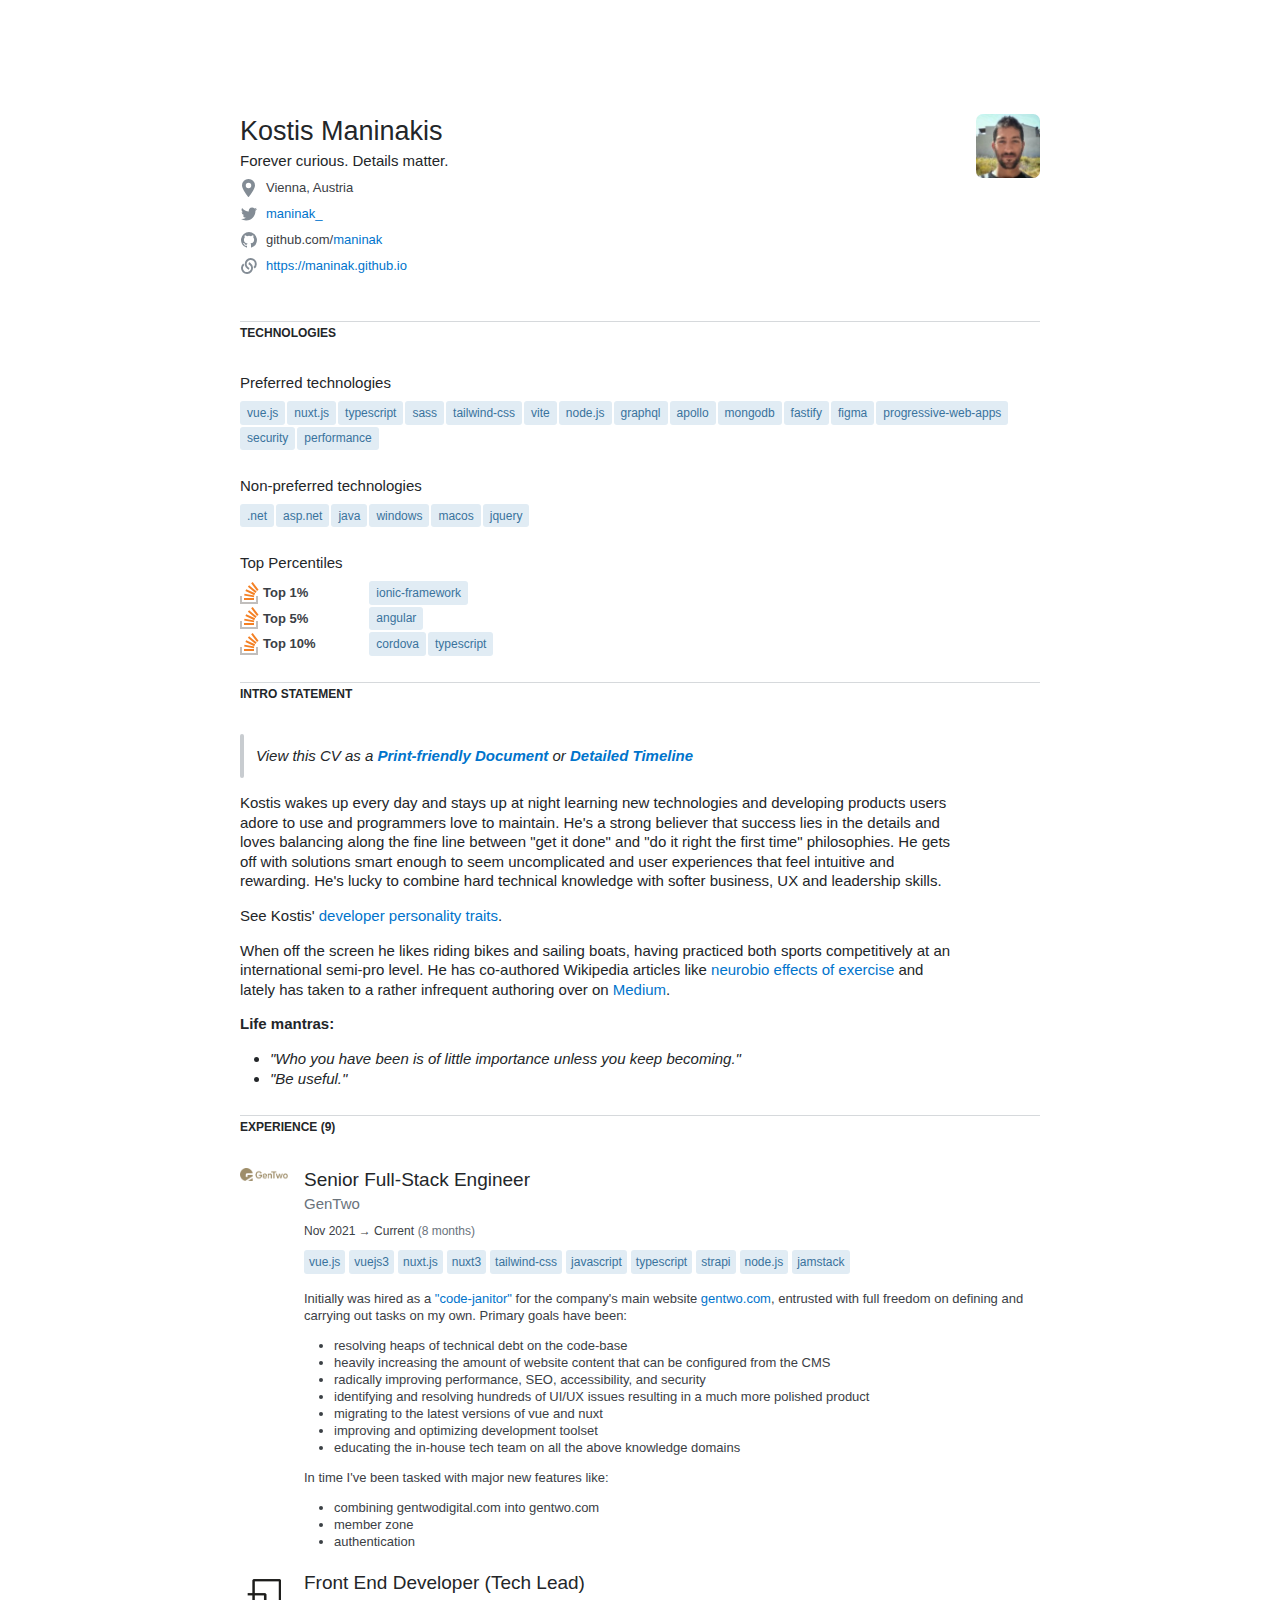
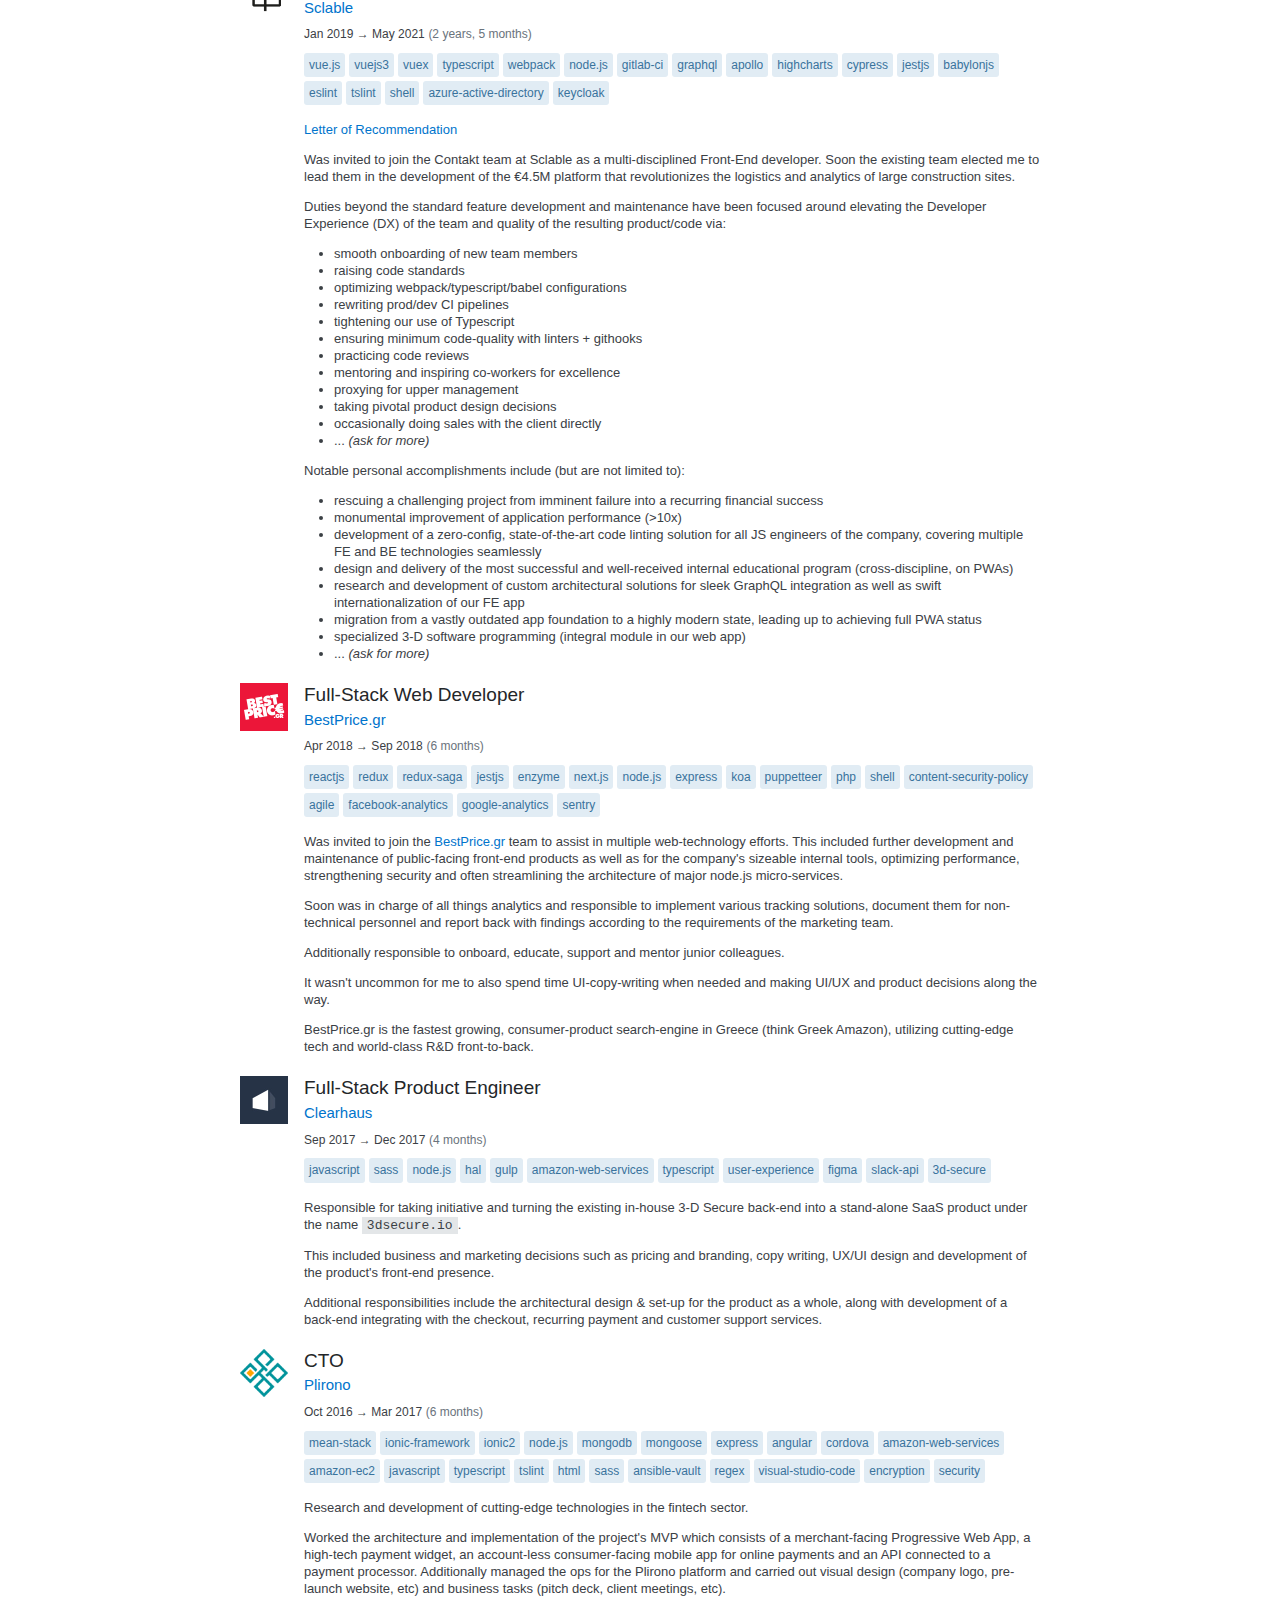
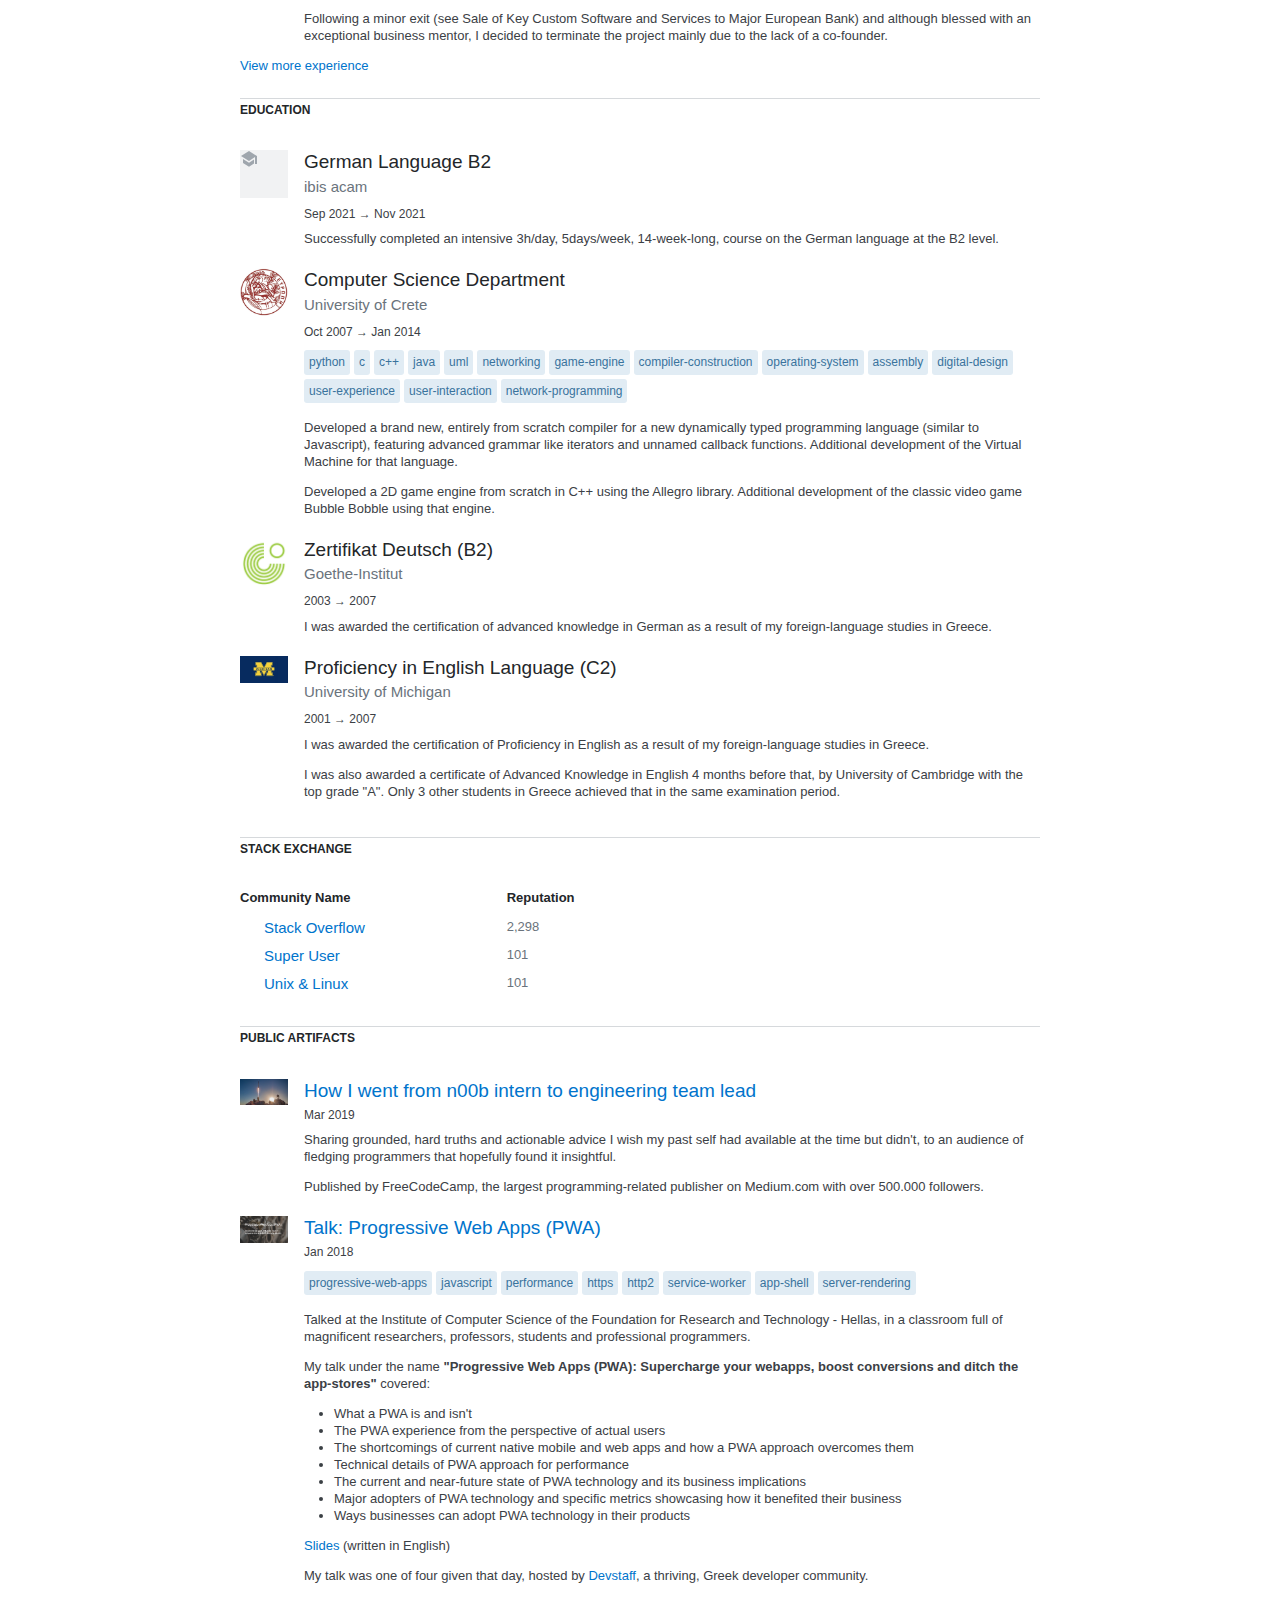
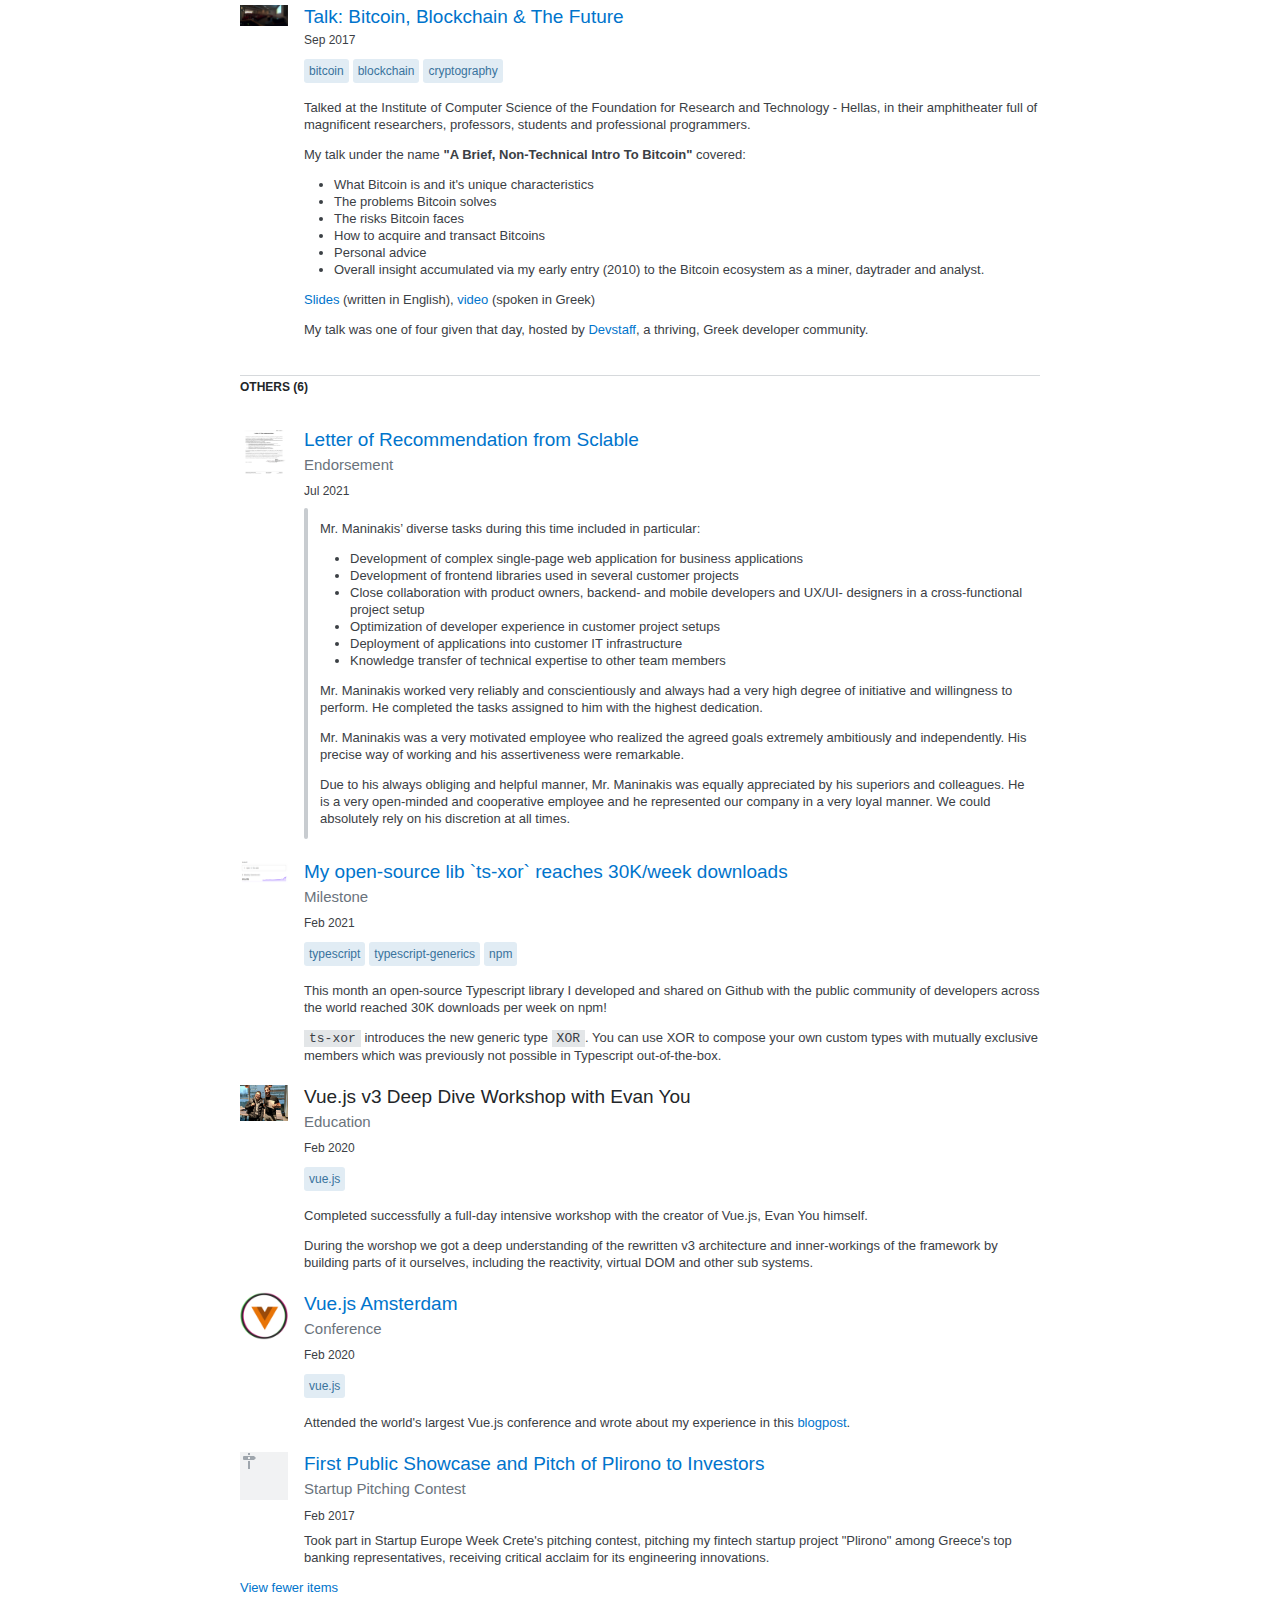
==== commit 13a53292: "fix(bio): aling copy across instances" ====
--- a/cv-standard.html
+++ b/cv-standard.html
@@ -190,14 +190,7 @@
             <div class="fs-body2 w90"><blockquote>
 <p><em>View this CV as a <a href="cv-standard.html"><strong>Print-friendly Document</strong></a> or <a href="cv-timeline.html"><strong>Detailed Timeline</strong></a></em></p>
 </blockquote>
-<p>Kostis wakes up every day and stays up at night learning new
-technologies and developing products users adore to use and programmers
-love to maintain. He's a strong believer that success lies in the
-details and loves balancing along the fine line between "just get it
-done" and "do it right the first time" philosophies. He gets off with
-solutions smart enough to seem uncomplicated and intuitive user
-experiences that feel great to experience. He's lucky to combine hard
-technical knowledge with softer business, UX and leadership skills.</p>
+<p>Kostis wakes up every day and stays up at night learning new technologies and developing products users adore to use and programmers love to maintain. He's a strong believer that success lies in the details and loves balancing along the fine line between "get it done" and "do it right the first time" philosophies. He gets off with solutions smart enough to seem uncomplicated and user experiences that feel intuitive and rewarding. He's lucky to combine hard technical knowledge with softer business, UX and leadership skills.</p>
 <p>See Kostis' <a href="https://www.12types.dev/quiz/results/assassin:75-telepath:60-tank:80-hunter:80-wizard:66-ranger:50-healer:75-mechanic:66-ghost:75-shapeshifter:100-sage:100-rogue:60--maninak" rel="nofollow noreferrer">developer personality traits</a>.</p>
 <p>When off the screen he likes riding bikes and sailing boats, having
 practiced both sports competitively at an international semi-pro level.
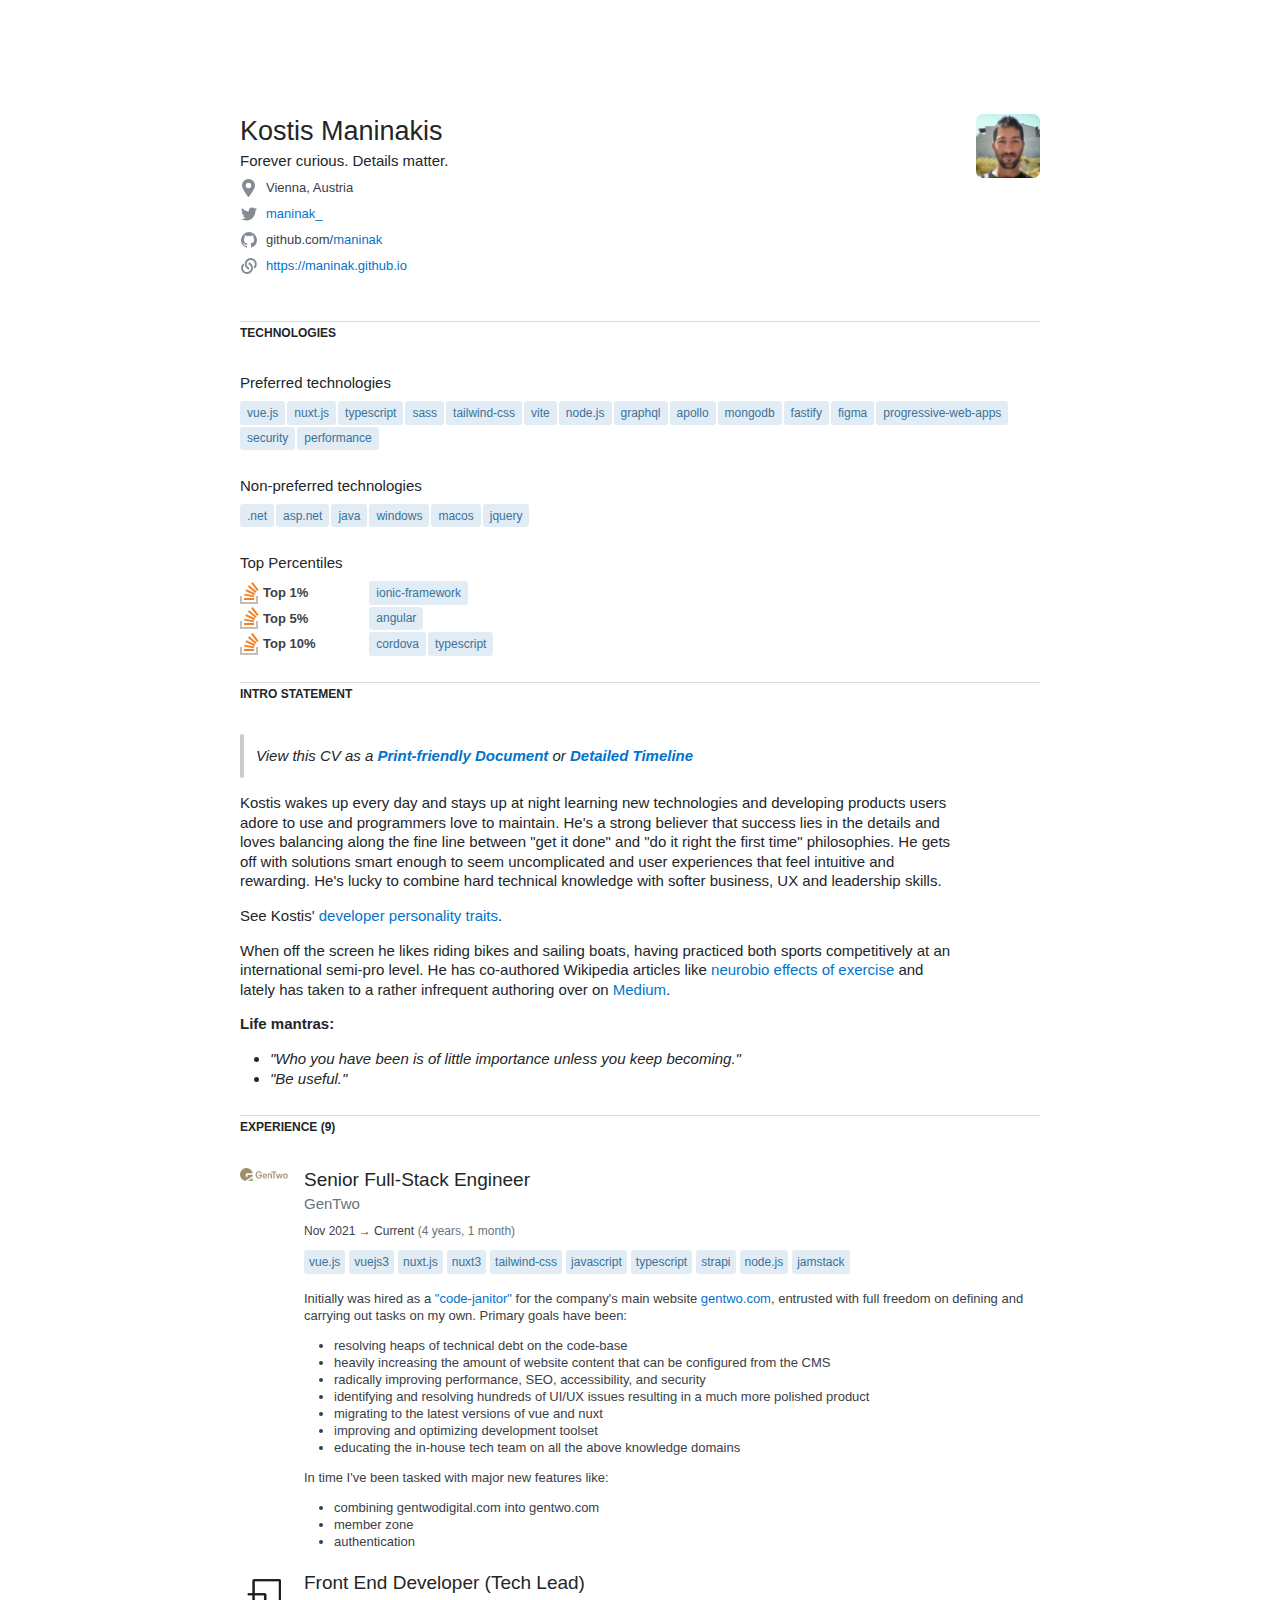
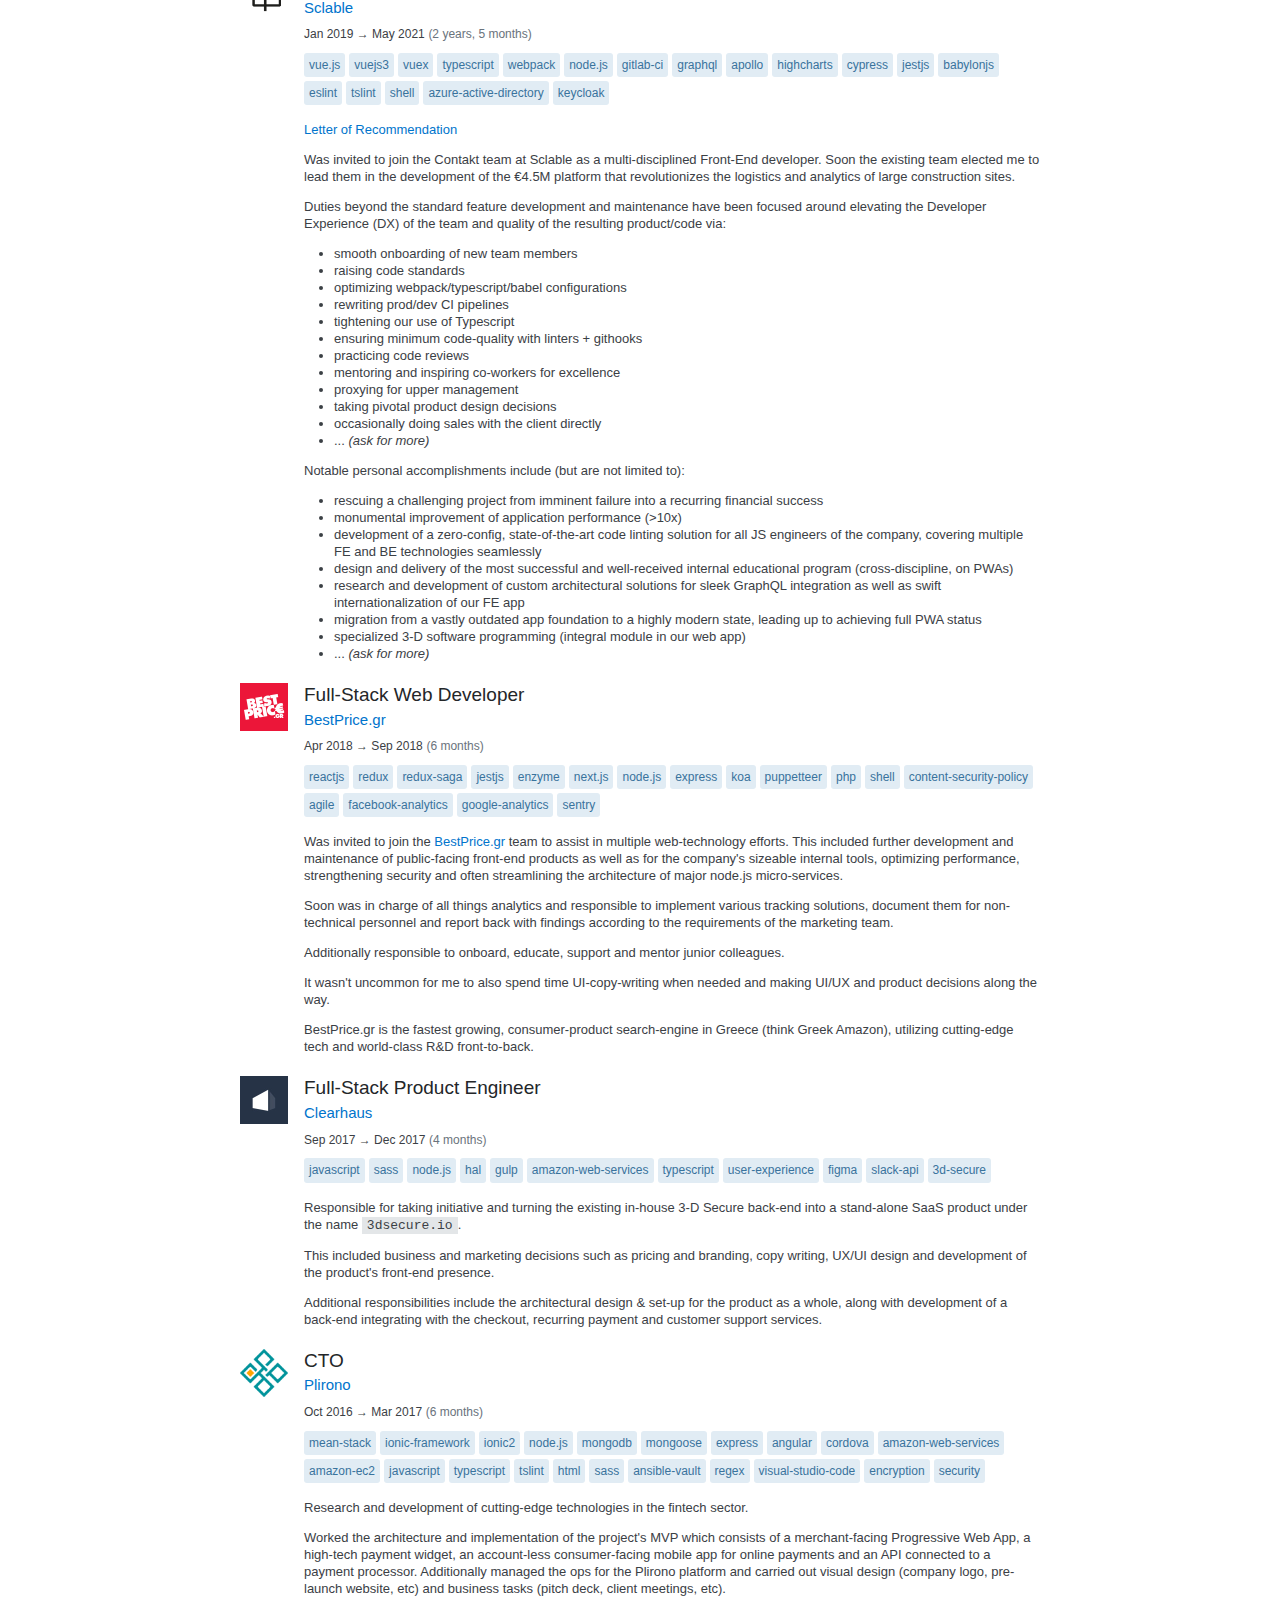
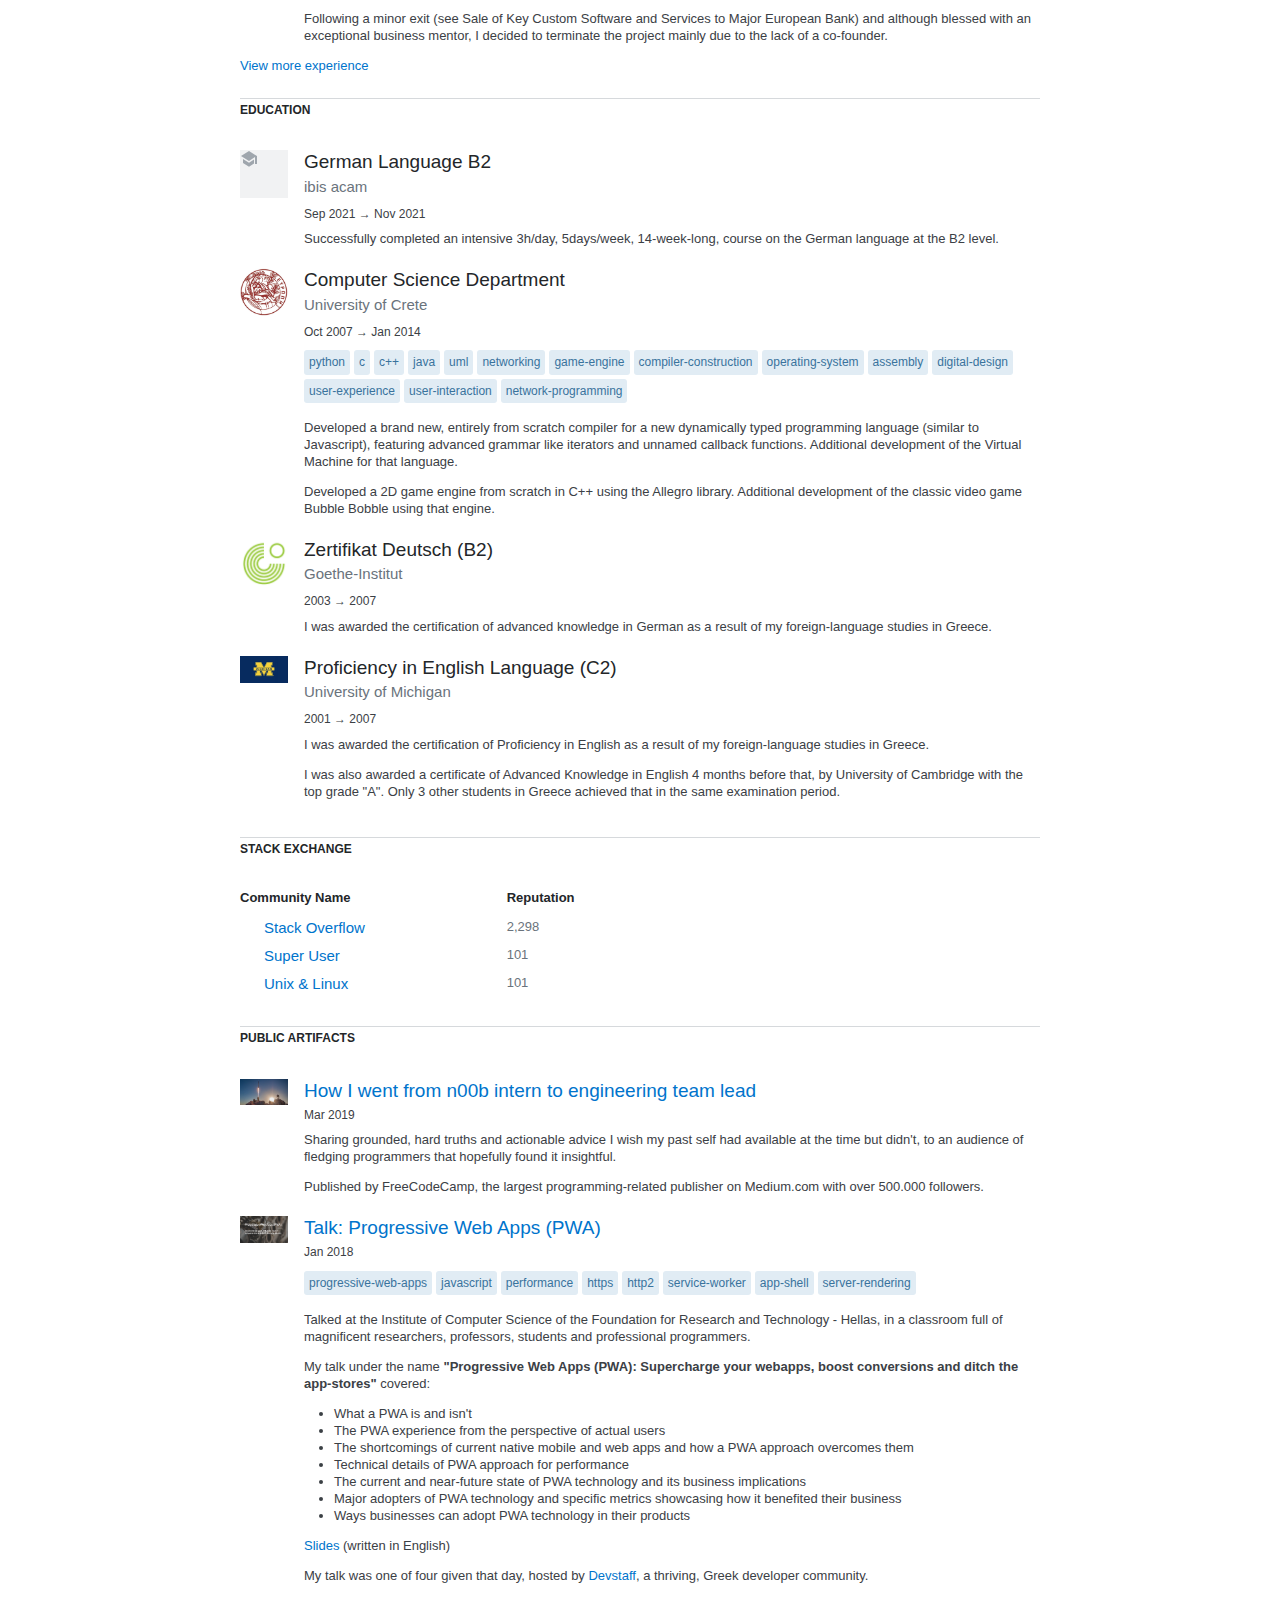
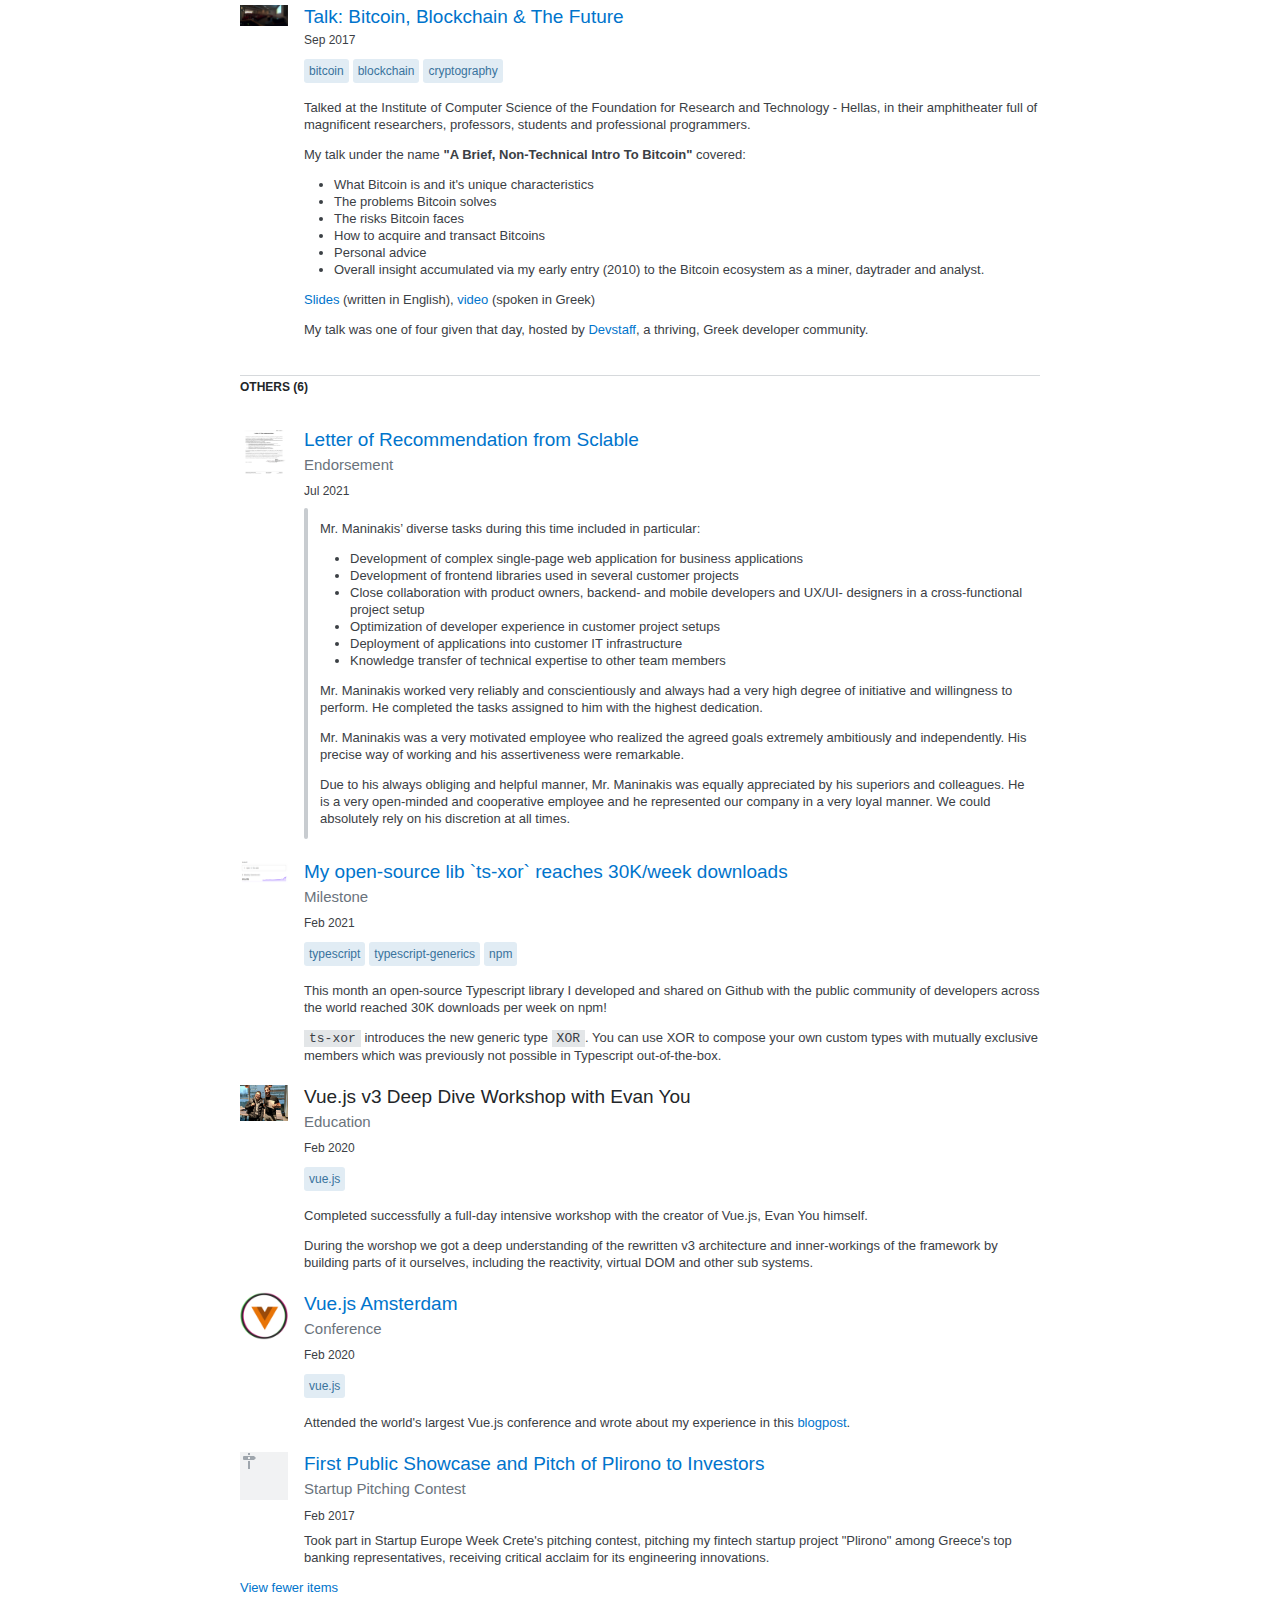
==== commit ff6c922c: "fix(cv): render dynamic duration of current job" ====
--- a/cv-standard.html
+++ b/cv-standard.html
@@ -10,6 +10,20 @@
 
     <script id="webpack-public-path" type="text/uri-list">https://cdn.sstatic.net/</script>
     <script src="assets/cv/cv-std_files/jquery.js"></script><script>(function t(){!function(){function h(n,i,a){i=i||{};var r=n.ownerDocument||n,s=r.createEvent?r.createEvent("CustomEvent"):r.createEventObject();for(var e in s.initCustomEvent&&s.initCustomEvent(i.type,!!i.bubbles,!!i.cancelable,i.detail),i)s[e]=i[e];return setTimeout(function(){try{n.dispatchEvent?n.dispatchEvent(s):n.fireEvent("on"+i.type,r.createEventObject())}catch(o){var e=n["listen"+i.type];if(e)for(var t=0;t<e.length;++t)try{e[t].call(n,s)}catch(o){}}a()},0),this}function f(e,t,n){function i(e,t){try{var n=e.ownerDocument;if(n.createEventObject){var i=n.createEventObject();e.fireEvent("on"+t,i)}else(i=n.createEvent("HTMLEvents")).initEvent(t,!0,!0),e.dispatchEvent(i)}catch(a){}}var a=!0,r=e.className&&-1!=e.className.indexOf("fancified");if(window.jQuery){var s=window.jQuery(e);try{if(s.selectBoxIt)s.selectBoxIt("selectOption",s.val());else if(s.data("chosen")||s.chosen)s.trigger("chosen:updated").trigger("liszt:updated");else if(s.data("chooserElement"))s.trigger("change");else if(s.fancySelect)s.get("fancySelect").select("value",s.val());else if(s.selectBox)s.selectBox("value",s.val());else if(s.selectric)s.selectric("refresh");else if(s.coreUISelect){var o=s.data("coreUISelect");o.isSelectShow=!0,o.changeDropdownData(),o.isSelectShow=!1}else if(s.data("myJSPulldownObject"))s.data("myJSPulldownObject").setToValue(s.val());else if(s.fancyfields)s.setVal(s.val());else if(s.data("select2"));else if(s.data("selectize"))a=!1,s.data("selectize").setValue(s.val());else if(s.hasClass("fancified"))s.trigger("update");else if(s.selectmenu){var l=s.val();try{s.selectmenu("value",s[0].options[0].value)}catch(c){}s.selectmenu("value",l)}else s.hasClass("select-hidden")&&s.next("div.select-styled").length&&s.next("div.select-styled").next(".select-options").length&&(ulElement=s.next("div.select-styled").next(".select-options"),liElement=ulElement.find("li[rel='"+s.val()+"']"),liElement.click());s.trigger("change")}catch(c){}}a&&(r&&i(e,"update"),i(e,"change"),i(e,"blur")),n()}function r(t,n,i,a){var r=t.value;h(t,{type:"keydown",keyCode:n,which:n,charCode:n,bubbles:!0},function(){h(t,{type:"keypress",keyCode:n,which:n,charCode:n,bubbles:!0},function(){setTimeout(function(){var e=t.value;r==e&&(t.value=i),h(t,{type:"input",keyCode:n,which:n,charCode:n,bubbles:!0},function(){h(t,{type:"keyup",keyCode:n,which:n,charCode:n,bubbles:!0},function(){a()})})},1)})})}function s(e,t,n,i){if(t&&""!=t){var a=t.charCodeAt(0);n+=t.charAt(0),r(e,a,n,function(){s(e,t.substring(1),n,i)})}else i()}function l(e,t,n){if(window.abineTriggerChangeInProgress)setTimeout(function(){l(e,t,n)},100);else{e.setAttribute("mmautofilling","now"),e.focus(),e.value=t;var i=!0;window.abineTriggerChangeInProgress=!0;try{if(window.jQuery){var a=window.jQuery(e);a.data("rawMaskFn")||a.mask||a.CardPhoneFormatting?a.focus().val(t).trigger("input").trigger("paste"):a.next(".inner").find(".options").length&&(i=!1,a.next(".inner").find(".options").find("span").each(function(){var e=$(this);-1<$(e).html().toLowerCase().indexOf(t)&&$(e).click()}))}}catch(o){}e.defaultValue=t;try{var r=e._valueTracker;r&&r.setValue(t+"old")}catch(o){}try{e.__preactattr_&&e.__preactattr_.onChange&&(e.value=t,e.__preactattr_.onChange({target:e}),e.click())}catch(o){}try{var s=new Event("input",{bubbles:!0,cancelable:!0,data:t});s.simulated=!0,e.dispatchEvent(s)}catch(o){}try{h(e,{type:"keyup",keyCode:38,which:38,charCode:38,bubbles:!0},function(){})}catch(o){}i?h(e,{type:"change"},function(){h(e,{type:"blur"},function(){window.abineTriggerChangeInProgress=!1,e.removeAttribute("mmautofilling"),n()})}):(e.removeAttribute("mmautofilling"),window.abineTriggerChangeInProgress=!1,n())}}function t(e,t,n){try{e.ownerDocument.defaultView.focus()}catch(i){}h(e,{type:"focus"},function(){h(e,{type:"click"},function(){s(e,t+"\n","",function(){l(e,t,function(){h(document,{type:"abineFilled"},function(){n()})})})})})}function i(e,t,n,i){var a=/[\s]+/g,r=(t||"").toLowerCase().replace(a,""),s=function(){h(document,{type:"abineFilled"},function(){i()})},o=!1,l=!1,c=e.getElementsByTagName("option");if(c&&0<c.length){for(var d=-1,u=0;u<c.length;u++){var m=(c[u].text||"").toLowerCase().replace(a,"");if((c[u].getAttribute("value")||"").toLowerCase().replace(a,"")==r||m==r){c[u].selected||(o=!0,c[u].selected=!0),l=!0;break}-1==d&&-1!=m.indexOf(r)&&(d=u)}l||-1==d||n||c[d].selected||(o=!0,l=c[d].selected=!0)}e.setAttribute("abineFillResponse",l),o?f(e,t,s):s()}function a(){if(0<(t=document.getElementsByClassName("abineFillTarget")).length)return t[0];for(var e=0;e<frames.length;e++)try{var t;if(0<(t=frames[e].document.getElementsByClassName("abineFillTarget")).length)return t[0]}catch(o){}return null}function e(){var n=document.createElement("div");n.id="abineFillElement","undefined"!=typeof paypal&&n.setAttribute("data-paypal","1"),"undefined"!=typeof OffAmazonPayments&&n.setAttribute("data-amazon","1"),"undefined"!=typeof MasterPass&&n.setAttribute("data-masterpass","1"),document.documentElement.appendChild(n),n.addEventListener("fill",function(){var e=a();e?t(e,n.getAttribute("value"),function(){}):h(document,{type:"abineFilled"},function(){})},!1),n.addEventListener("fillSelect",function(){var e=a();e?i(e,n.getAttribute("value"),!!n.getAttribute("skipPartial"),function(){}):h(document,{type:"abineFilled"},function(){})}),n.addEventListener("triggerChange",function(){var e=a(),t=n.getAttribute("value");e&&(e.nodeName.match(/select/i)?f(e,t,function(){}):l(e,t,function(){}))})}e()}()})()</script>
+    <script>
+        function getElapsedTimeSince(date) {
+            const time = (new Date().getTime() - date.getTime()) / 1000
+
+            const years = Math.abs(Math.floor(time / (60 * 60 * 24) / 365.25))
+            const months = Math.abs(Math.floor(time / (60 * 60 * 24 * 7 * 4))) % 12
+
+            const yearsStr =  years ? `${years} year${years !== 1 ? 's' : ''}` : ''
+            const monthsStr =  months ? `${months} month${months !== 1 ? 's' : ''}` : ''
+            const separator = Boolean(yearsStr) && Boolean(monthsStr) ? ', ' : ''
+
+            return `${yearsStr}${separator}${monthsStr}`
+        }
+    </script>
     <script async="" src="assets/cv/cv-std_files/stacks.js"></script>
     <script src="assets/cv/cv-std_files/stub.js"></script>
     <script src="assets/cv/cv-std_files/user.js"></script>
@@ -227,7 +241,9 @@
 
                             <div class="flex--item mb8">
                                     <span class="fs-caption fc-black-700">Nov 2021 → Current</span>
-                                        <span class="fs-caption fc-black-500">(8 months)</span>
+                                        <span class="fs-caption fc-black-500">
+                                            (<script>document.write(getElapsedTimeSince(new Date('Nov 2021')))</script>)
+                                        </span>
                             </div>
 
                         <div class="mtn8 mb16">
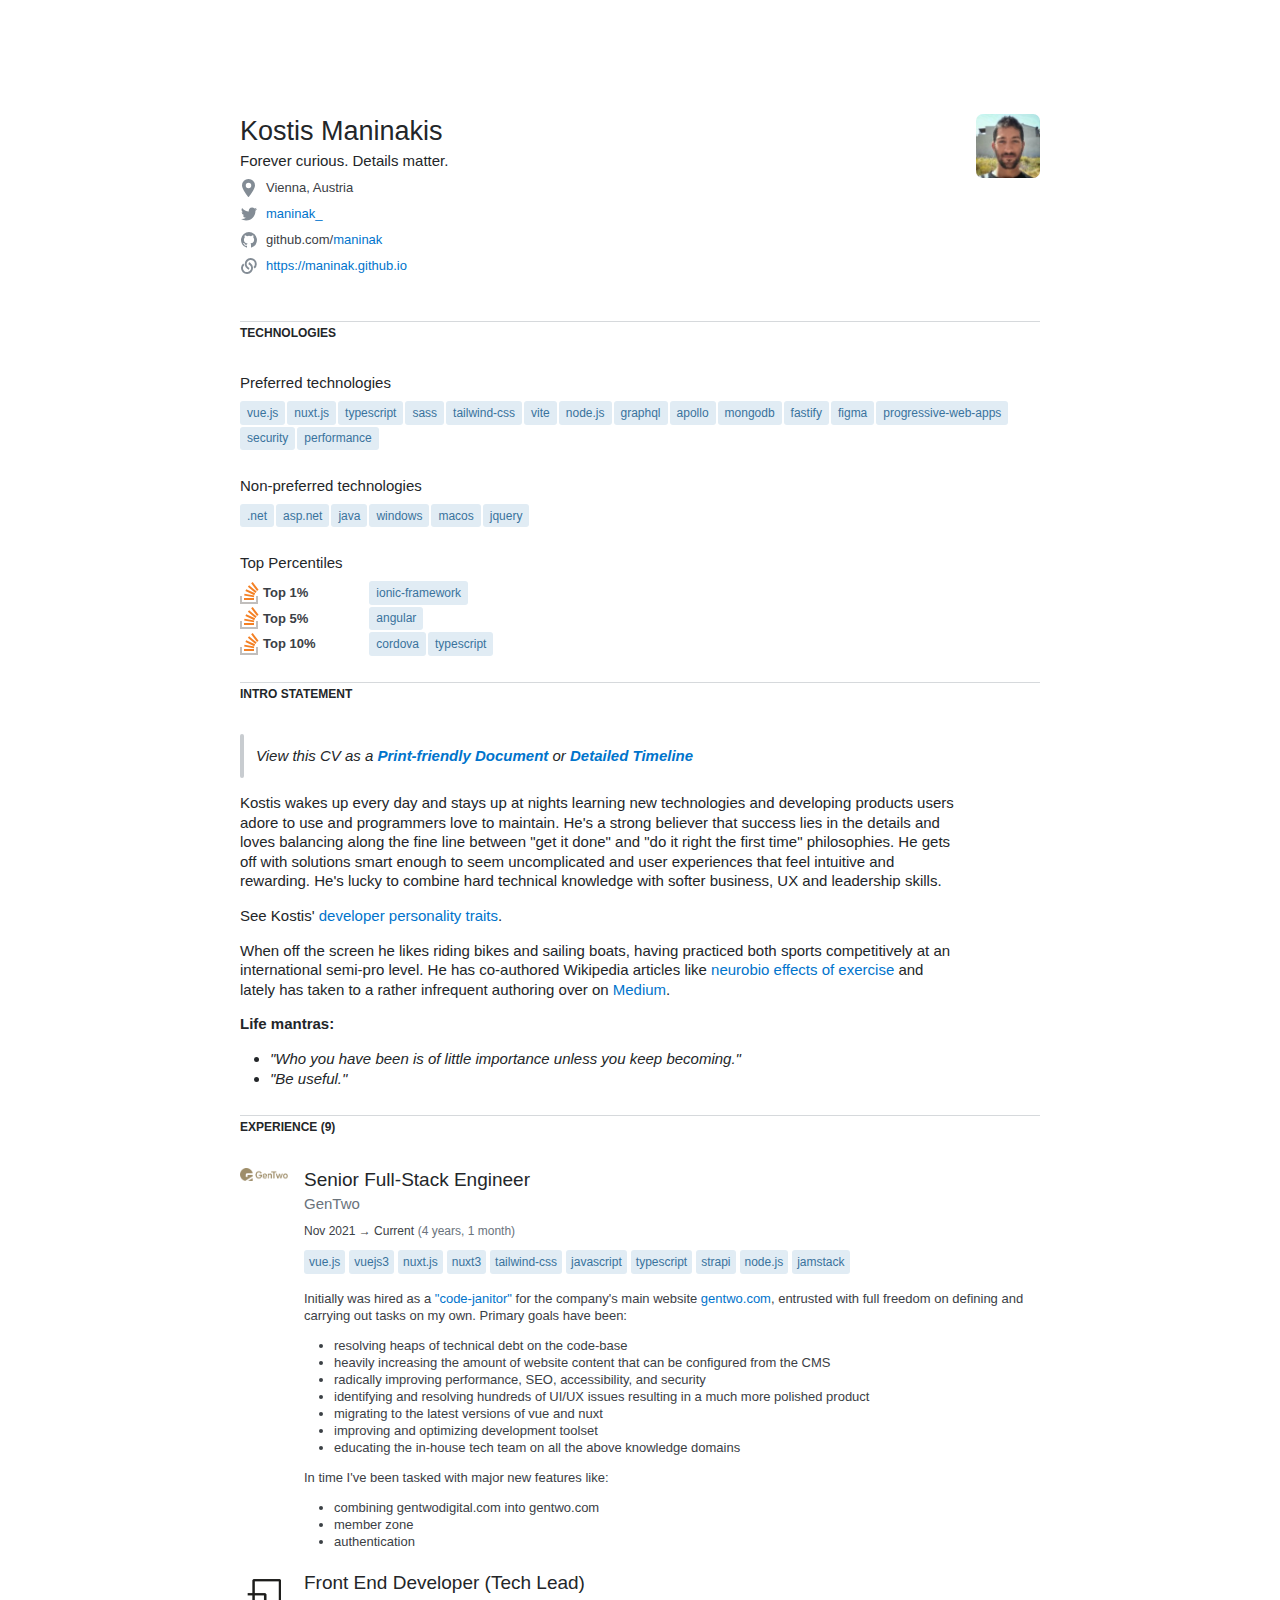
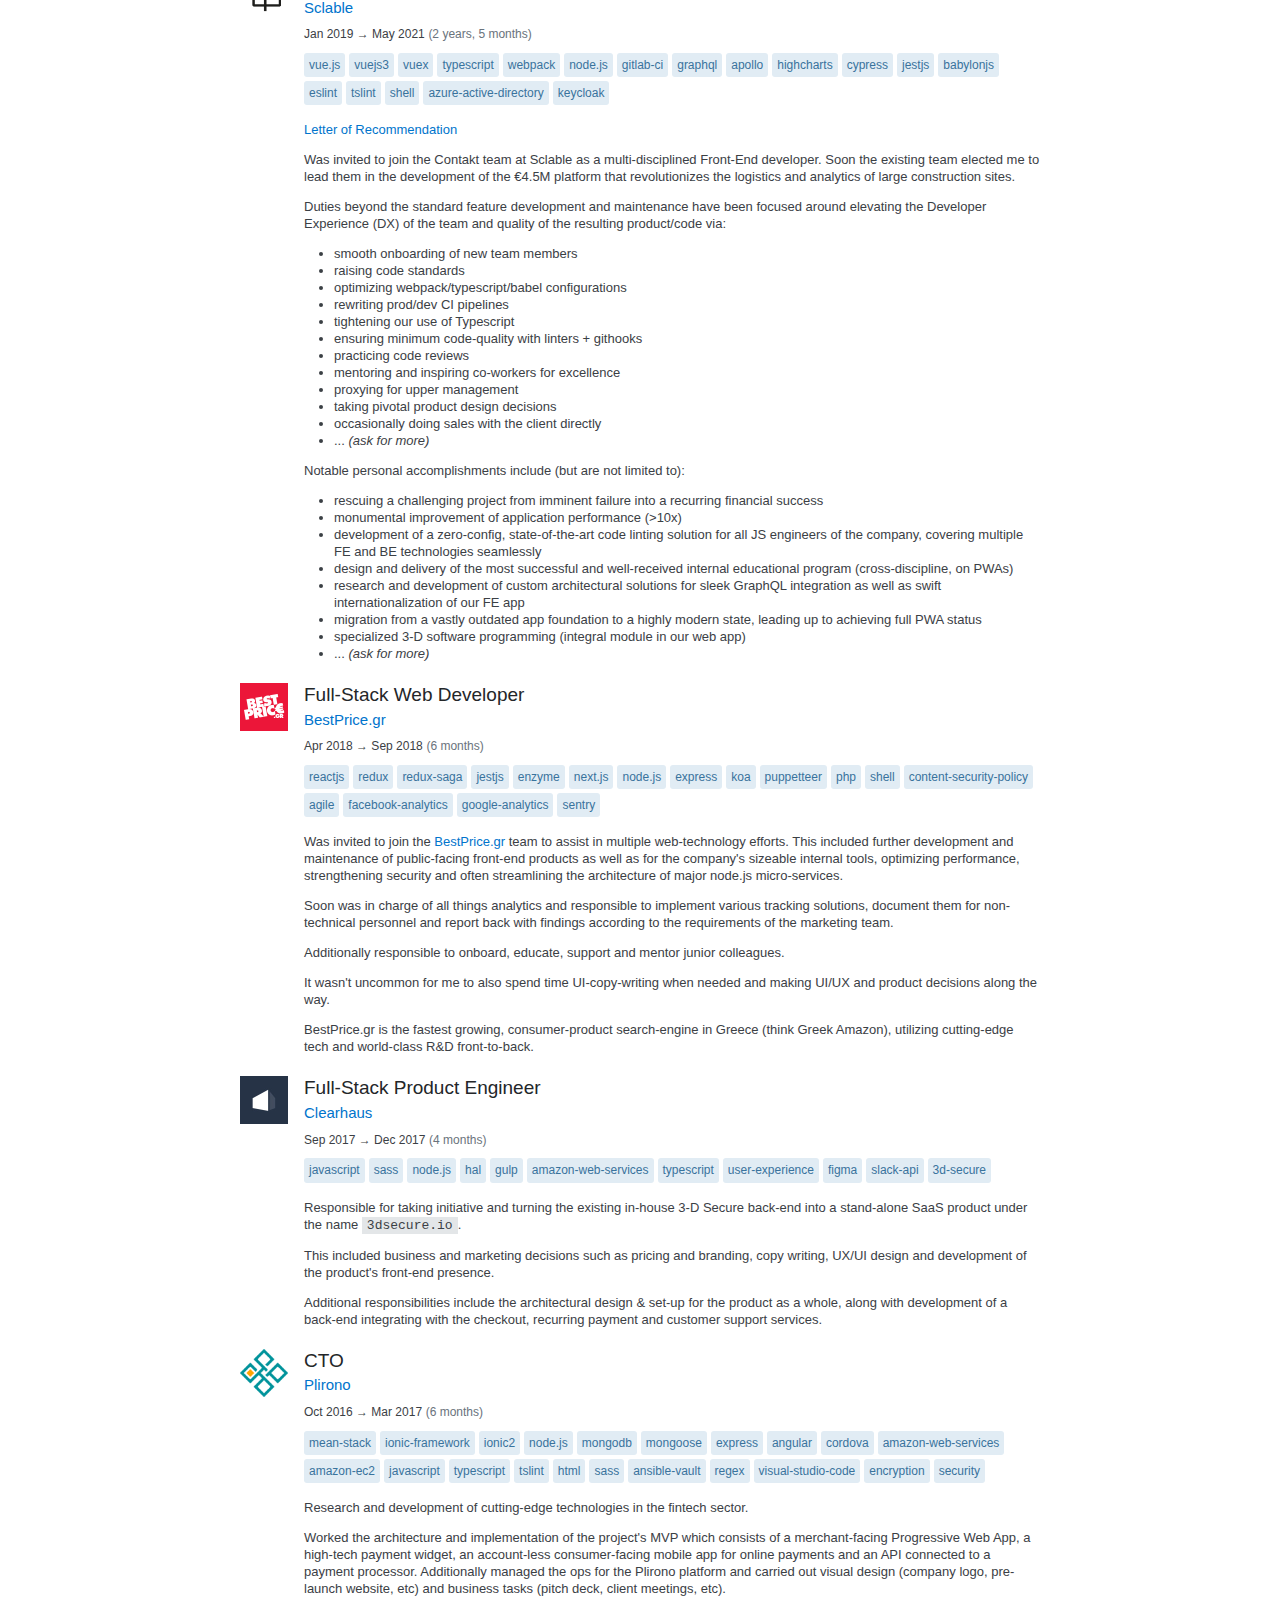
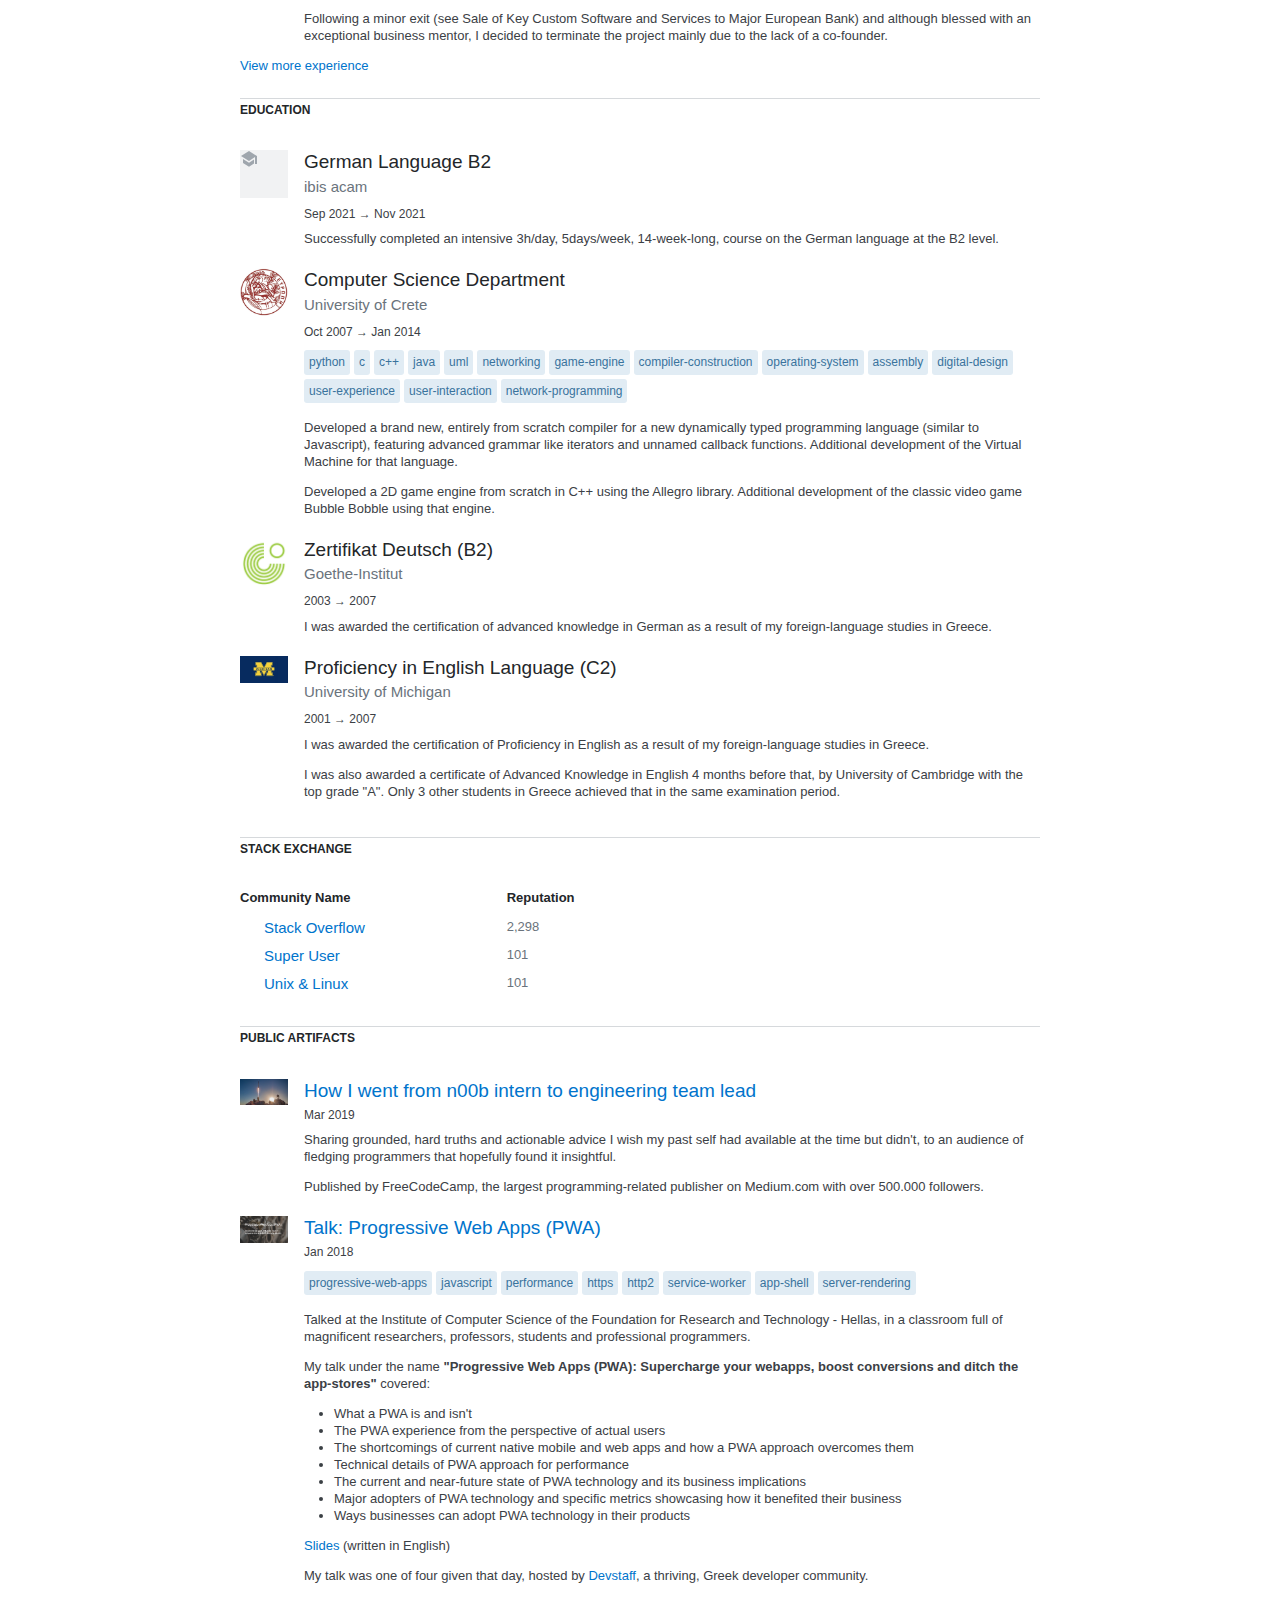
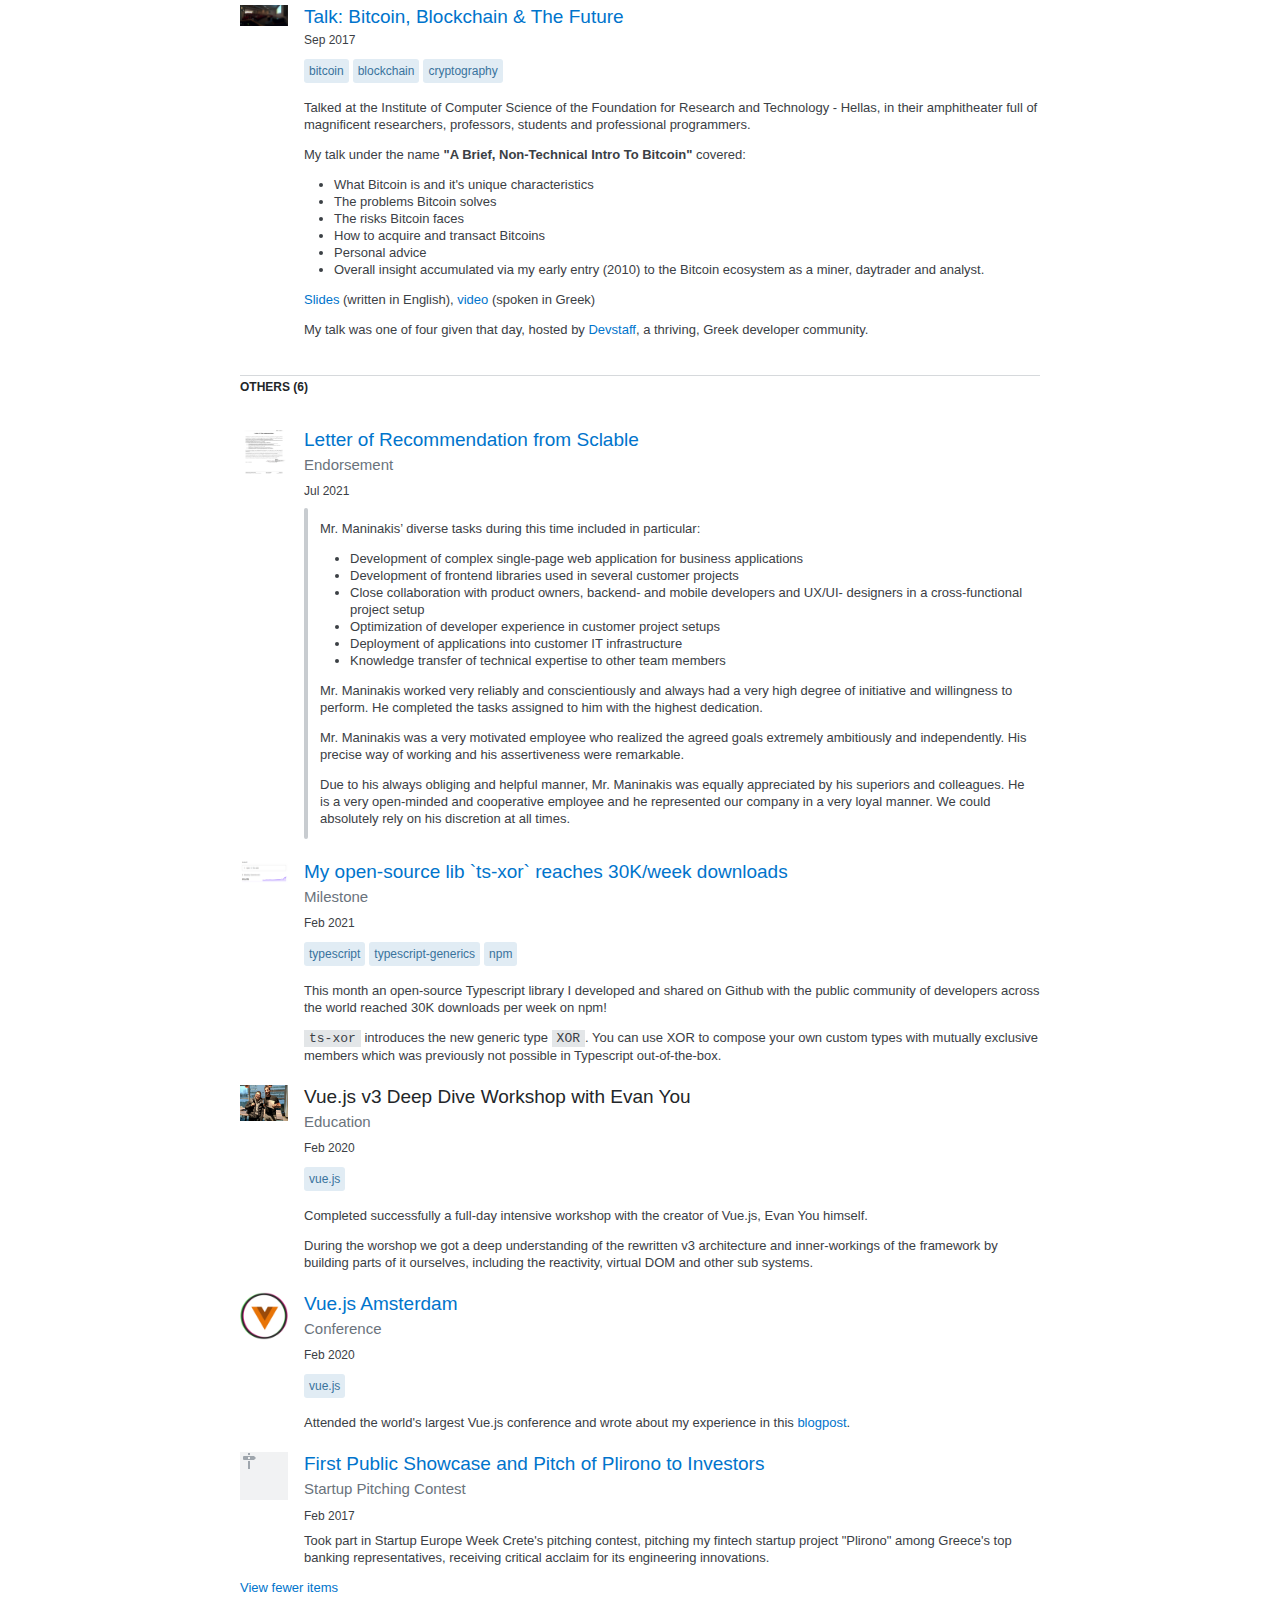
==== commit 6b214f22: "fix(bio): minor copy update" ====
--- a/cv-standard.html
+++ b/cv-standard.html
@@ -204,7 +204,7 @@
             <div class="fs-body2 w90"><blockquote>
 <p><em>View this CV as a <a href="cv-standard.html"><strong>Print-friendly Document</strong></a> or <a href="cv-timeline.html"><strong>Detailed Timeline</strong></a></em></p>
 </blockquote>
-<p>Kostis wakes up every day and stays up at night learning new technologies and developing products users adore to use and programmers love to maintain. He's a strong believer that success lies in the details and loves balancing along the fine line between "get it done" and "do it right the first time" philosophies. He gets off with solutions smart enough to seem uncomplicated and user experiences that feel intuitive and rewarding. He's lucky to combine hard technical knowledge with softer business, UX and leadership skills.</p>
+<p>Kostis wakes up every day and stays up at nights learning new technologies and developing products users adore to use and programmers love to maintain. He's a strong believer that success lies in the details and loves balancing along the fine line between "get it done" and "do it right the first time" philosophies. He gets off with solutions smart enough to seem uncomplicated and user experiences that feel intuitive and rewarding. He's lucky to combine hard technical knowledge with softer business, UX and leadership skills.</p>
 <p>See Kostis' <a href="https://www.12types.dev/quiz/results/assassin:75-telepath:60-tank:80-hunter:80-wizard:66-ranger:50-healer:75-mechanic:66-ghost:75-shapeshifter:100-sage:100-rogue:60--maninak" rel="nofollow noreferrer">developer personality traits</a>.</p>
 <p>When off the screen he likes riding bikes and sailing boats, having
 practiced both sports competitively at an international semi-pro level.
@@ -1486,7 +1486,7 @@
                 <blockquote>
 <p><em>View this CV as a <a href="https://stackoverflow.com/cv/maninak"><strong>Print-friendly Document</strong></a> or <a href="https://stackoverflow.com/story/maninak"><strong>Detailed Timeline</strong></a></em></p>
 </blockquote>
-<p>Kostis wakes up every day and stays up at night learning new
+<p>Kostis wakes up every day and stays up at nights learning new
 technologies and developing products users adore to use and programmers
 love to maintain. He's a strong believer that success lies in the
 details and loves balancing along the fine line between "just get it
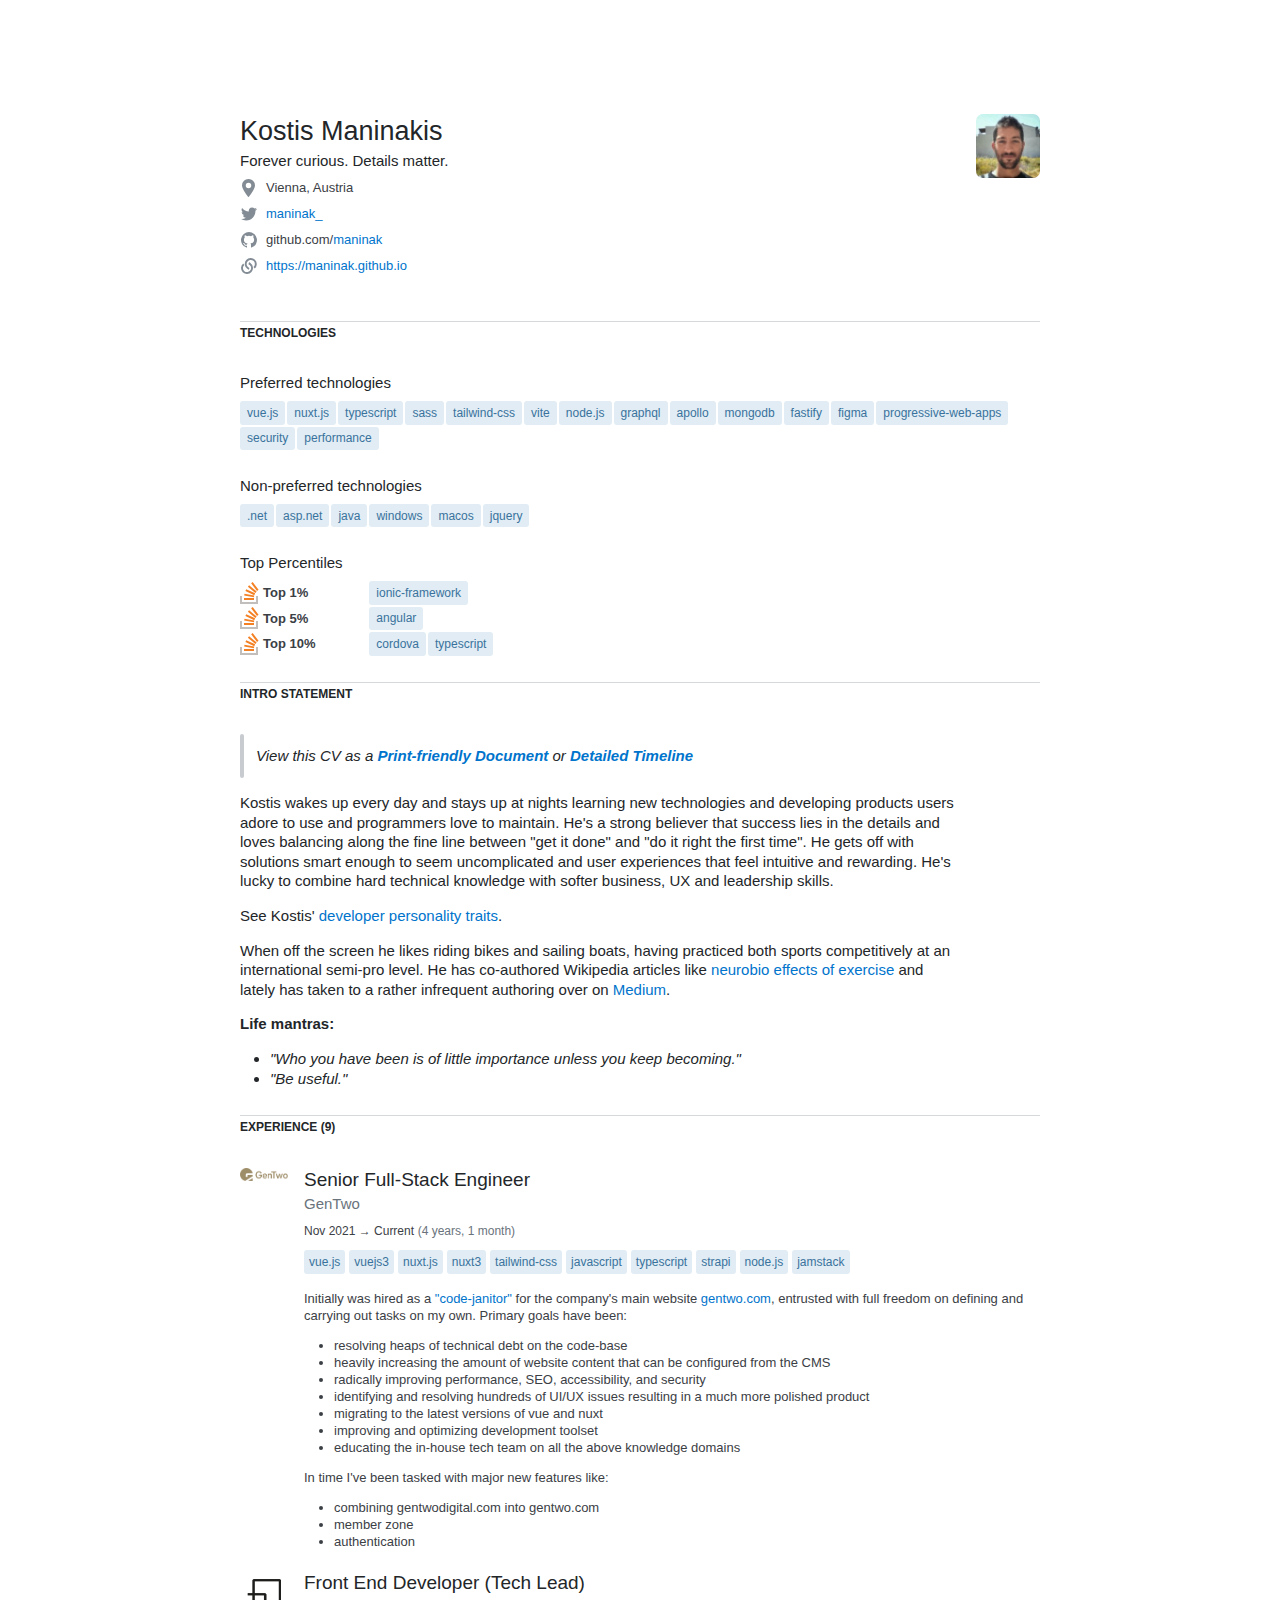
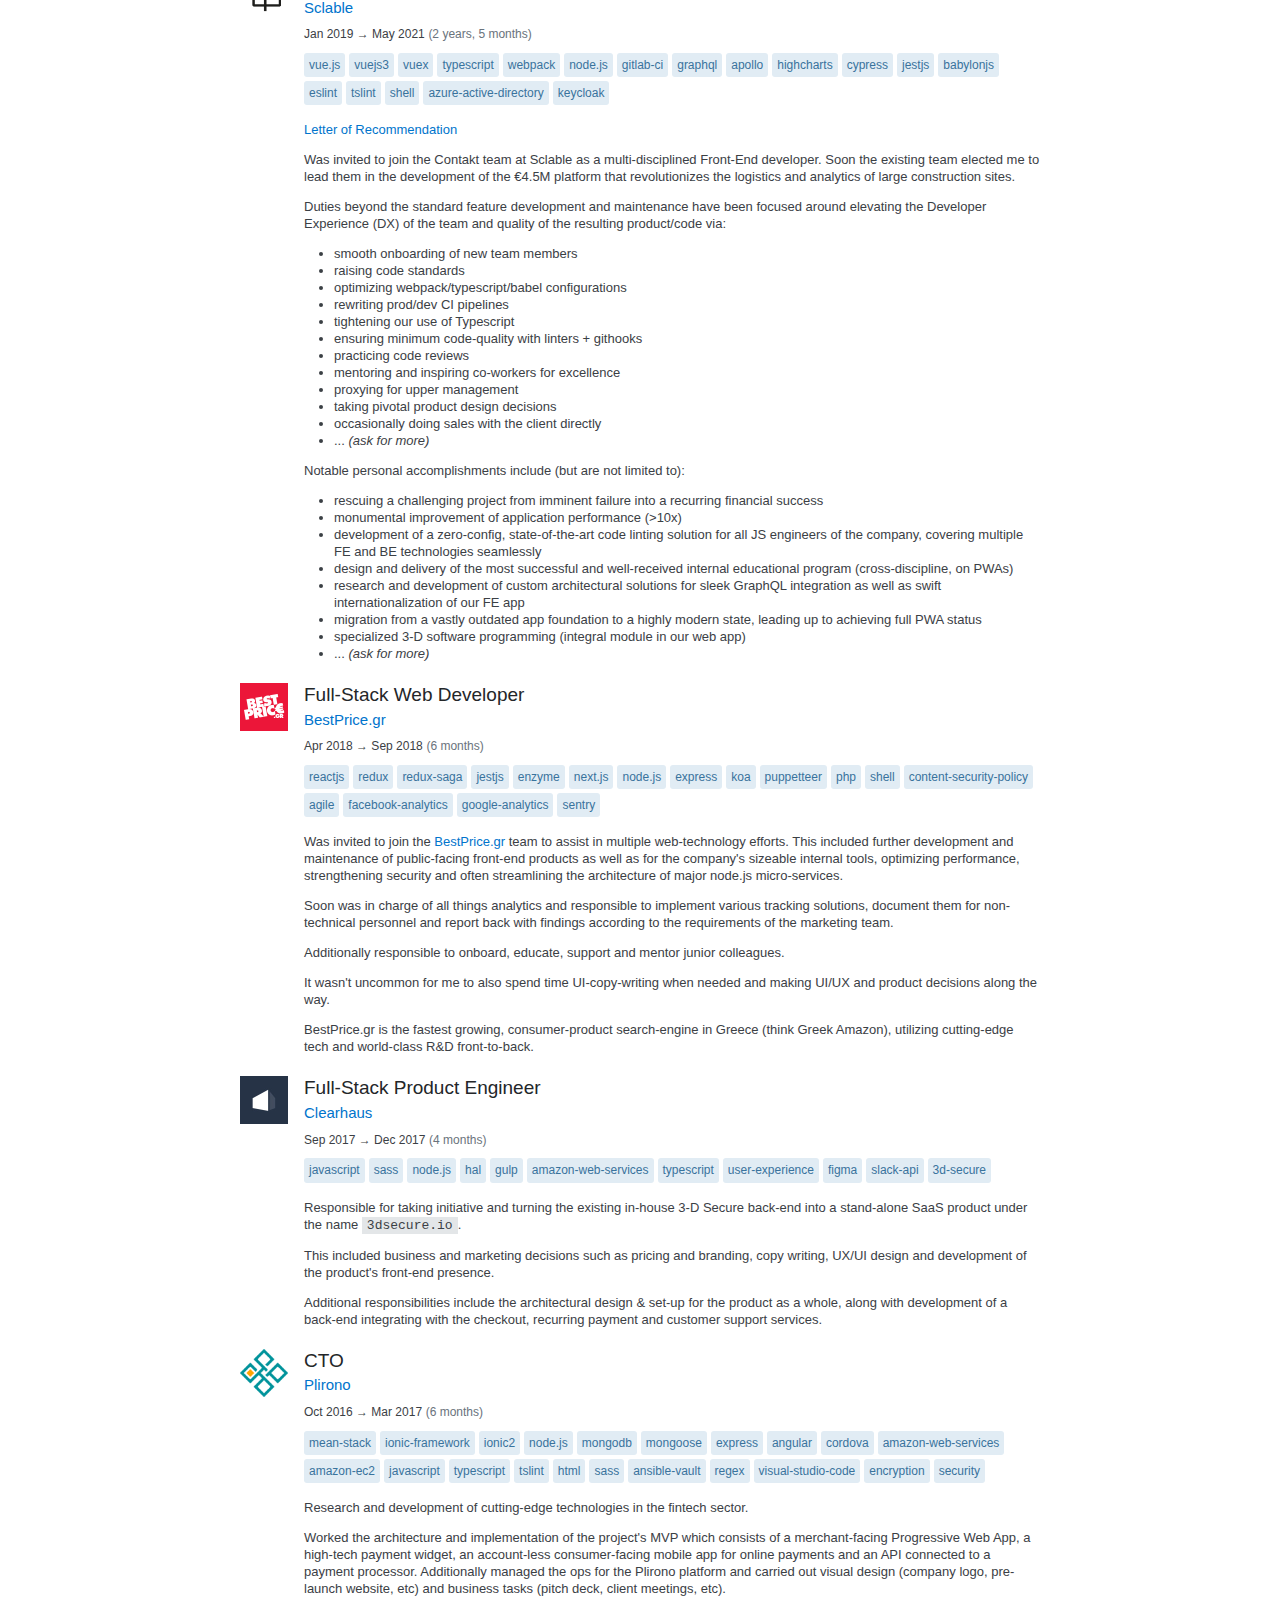
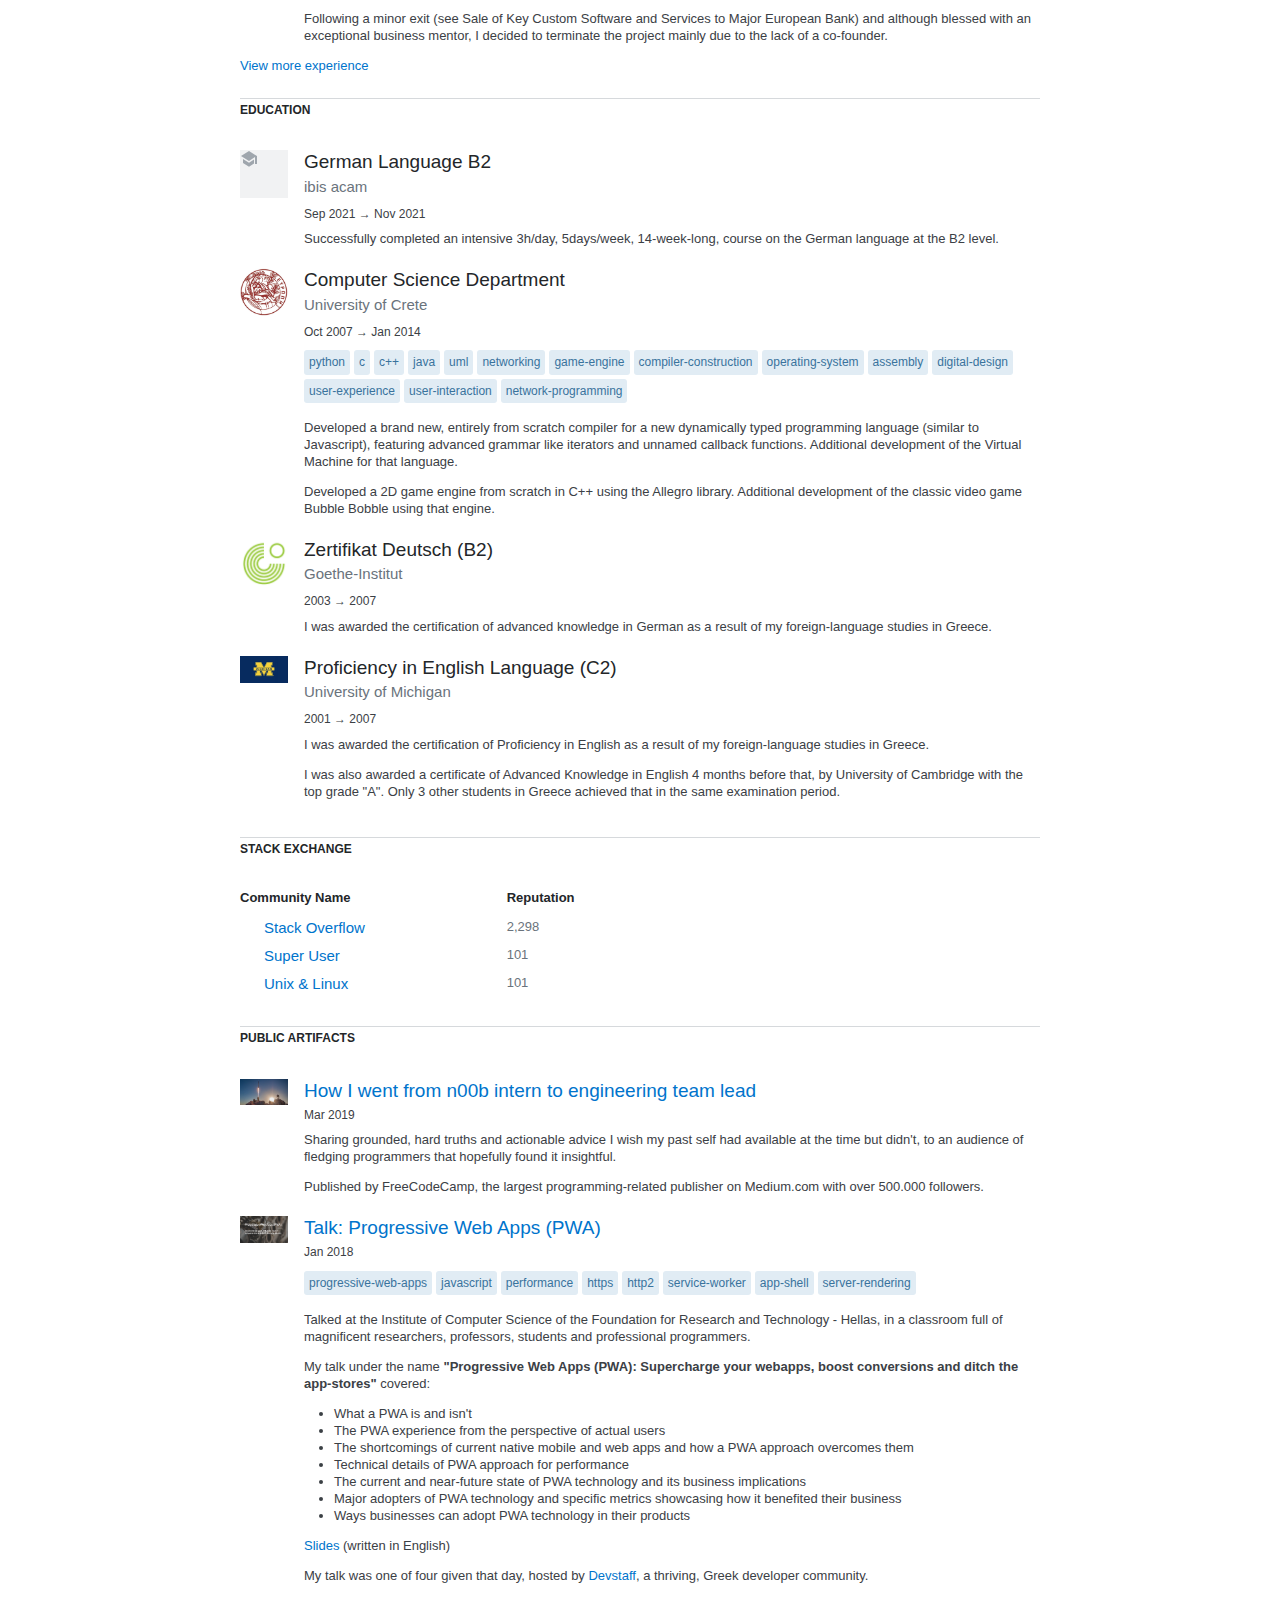
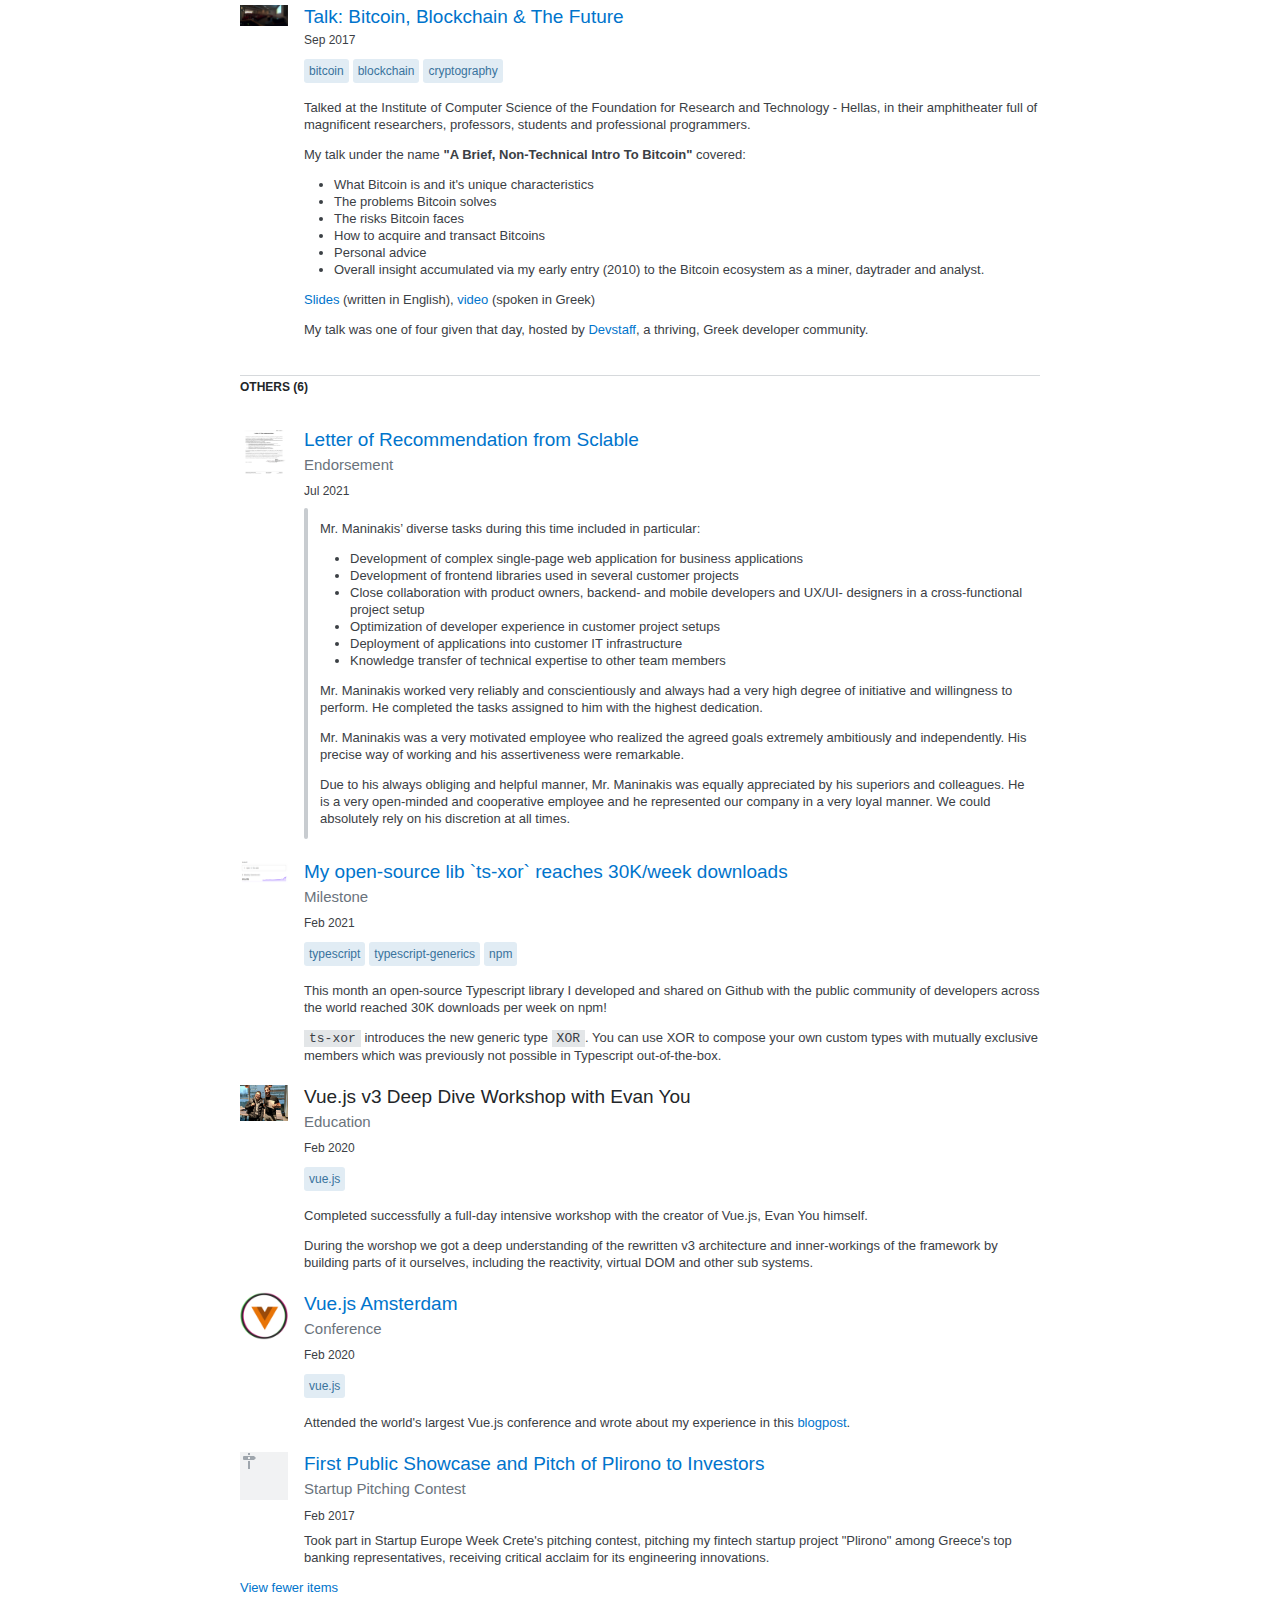
==== commit 44c3aa54: "fix(bio): minor copy improvement" ====
--- a/cv-standard.html
+++ b/cv-standard.html
@@ -45,7 +45,7 @@
             StackExchange.gps.init(false);
         });
     </script>
-<script async="" src="assets/cv/cv-std_files/full-anon.js"></script></head><div id="abineFillElement"></div>
+</head><div id="abineFillElement"></div>
 <body data-new-gr-c-s-check-loaded="8.896.0" data-gr-ext-installed="">
 
     <div class="timeline-public print:d-none">
@@ -204,7 +204,7 @@
             <div class="fs-body2 w90"><blockquote>
 <p><em>View this CV as a <a href="cv-standard.html"><strong>Print-friendly Document</strong></a> or <a href="cv-timeline.html"><strong>Detailed Timeline</strong></a></em></p>
 </blockquote>
-<p>Kostis wakes up every day and stays up at nights learning new technologies and developing products users adore to use and programmers love to maintain. He's a strong believer that success lies in the details and loves balancing along the fine line between "get it done" and "do it right the first time" philosophies. He gets off with solutions smart enough to seem uncomplicated and user experiences that feel intuitive and rewarding. He's lucky to combine hard technical knowledge with softer business, UX and leadership skills.</p>
+<p>Kostis wakes up every day and stays up at nights learning new technologies and developing products users adore to use and programmers love to maintain. He's a strong believer that success lies in the details and loves balancing along the fine line between "get it done" and "do it right the first time". He gets off with solutions smart enough to seem uncomplicated and user experiences that feel intuitive and rewarding. He's lucky to combine hard technical knowledge with softer business, UX and leadership skills.</p>
 <p>See Kostis' <a href="https://www.12types.dev/quiz/results/assassin:75-telepath:60-tank:80-hunter:80-wizard:66-ranger:50-healer:75-mechanic:66-ghost:75-shapeshifter:100-sage:100-rogue:60--maninak" rel="nofollow noreferrer">developer personality traits</a>.</p>
 <p>When off the screen he likes riding bikes and sailing boats, having
 practiced both sports competitively at an international semi-pro level.
@@ -242,7 +242,7 @@
                             <div class="flex--item mb8">
                                     <span class="fs-caption fc-black-700">Nov 2021 → Current</span>
                                         <span class="fs-caption fc-black-500">
-                                            (<script>document.write(getElapsedTimeSince(new Date('Nov 2021')))</script>)
+                                            (<script>document.write(getElapsedTimeSince(new Date('2021-11-15')))</script>)
                                         </span>
                             </div>
 
@@ -1490,7 +1490,7 @@
 technologies and developing products users adore to use and programmers
 love to maintain. He's a strong believer that success lies in the
 details and loves balancing along the fine line between "just get it
-done" and "do it right the first time" philosophies. He gets off with
+done" and "do it right the first time". He gets off with
 solutions smart enough to seem uncomplicated and intuitive user
 experiences that feel great to experience. He's lucky to combine hard
 technical knowledge with softer business, UX and leadership skills.</p>
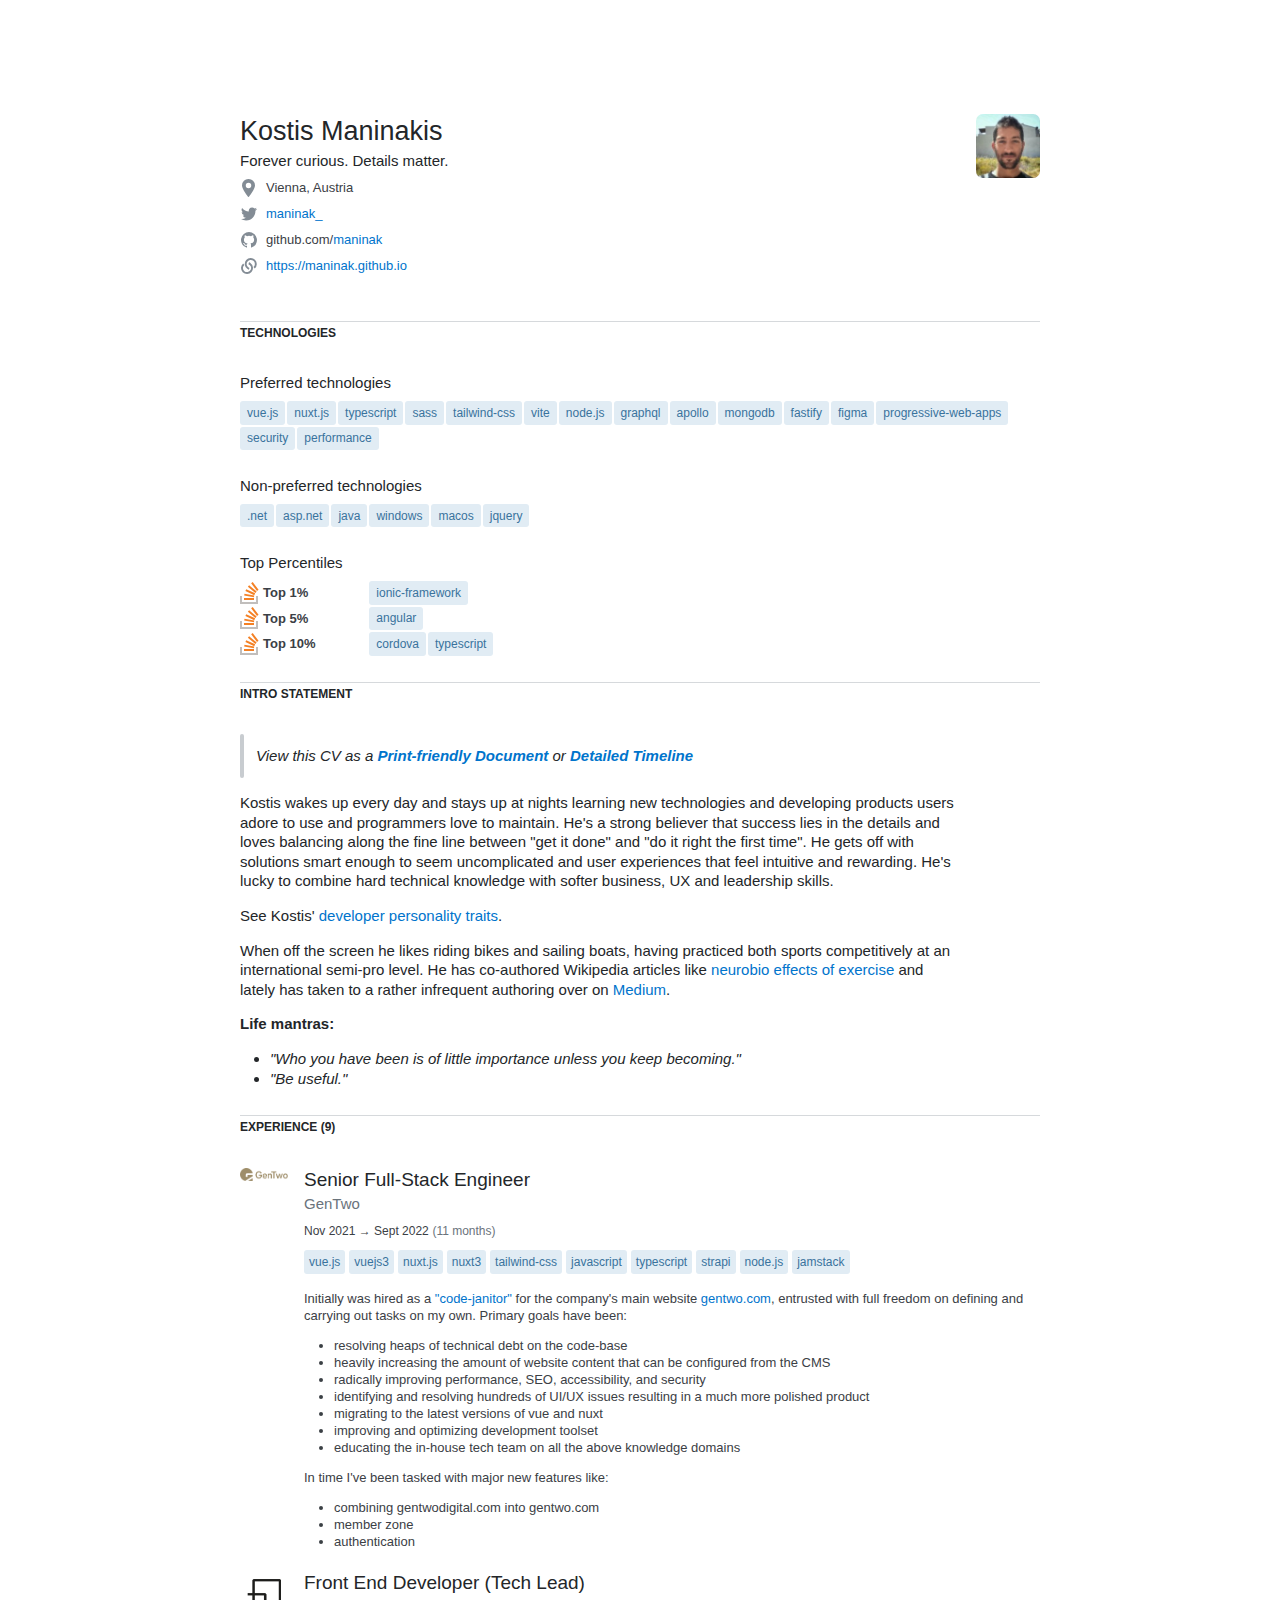
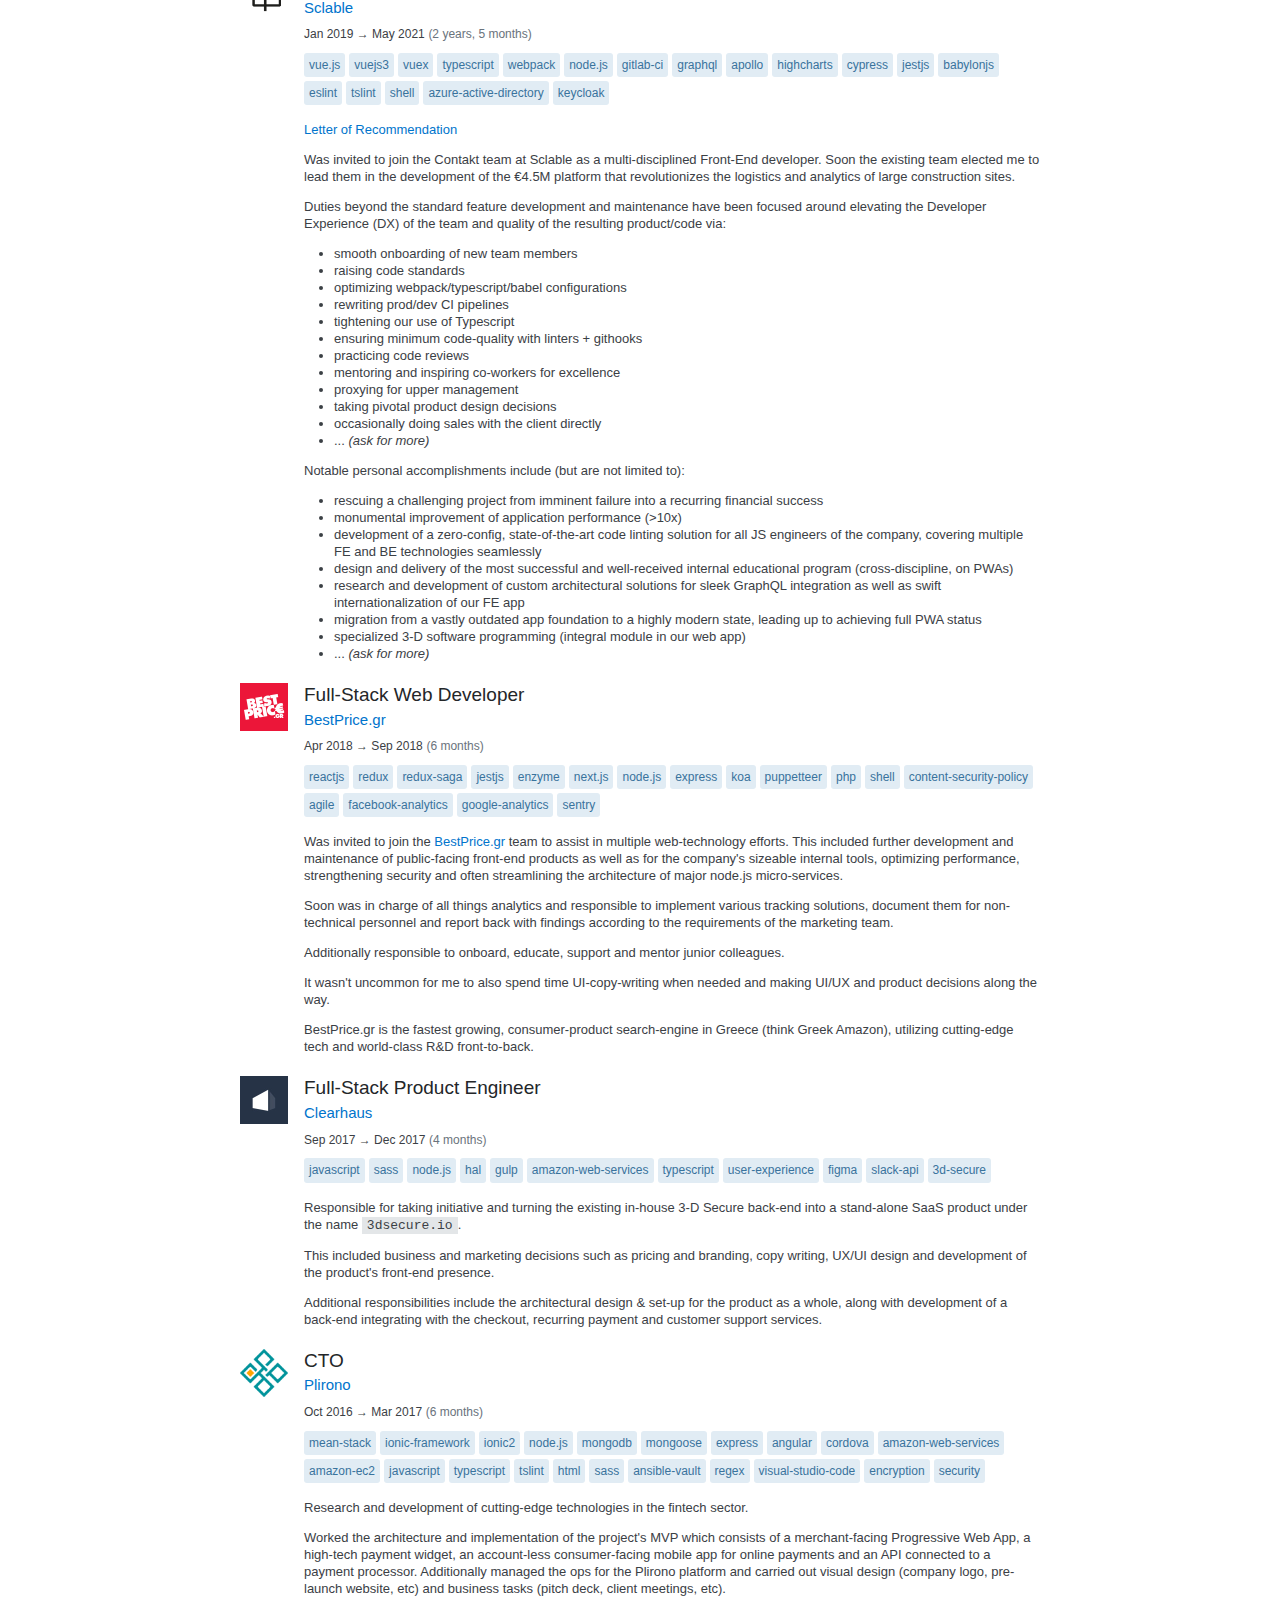
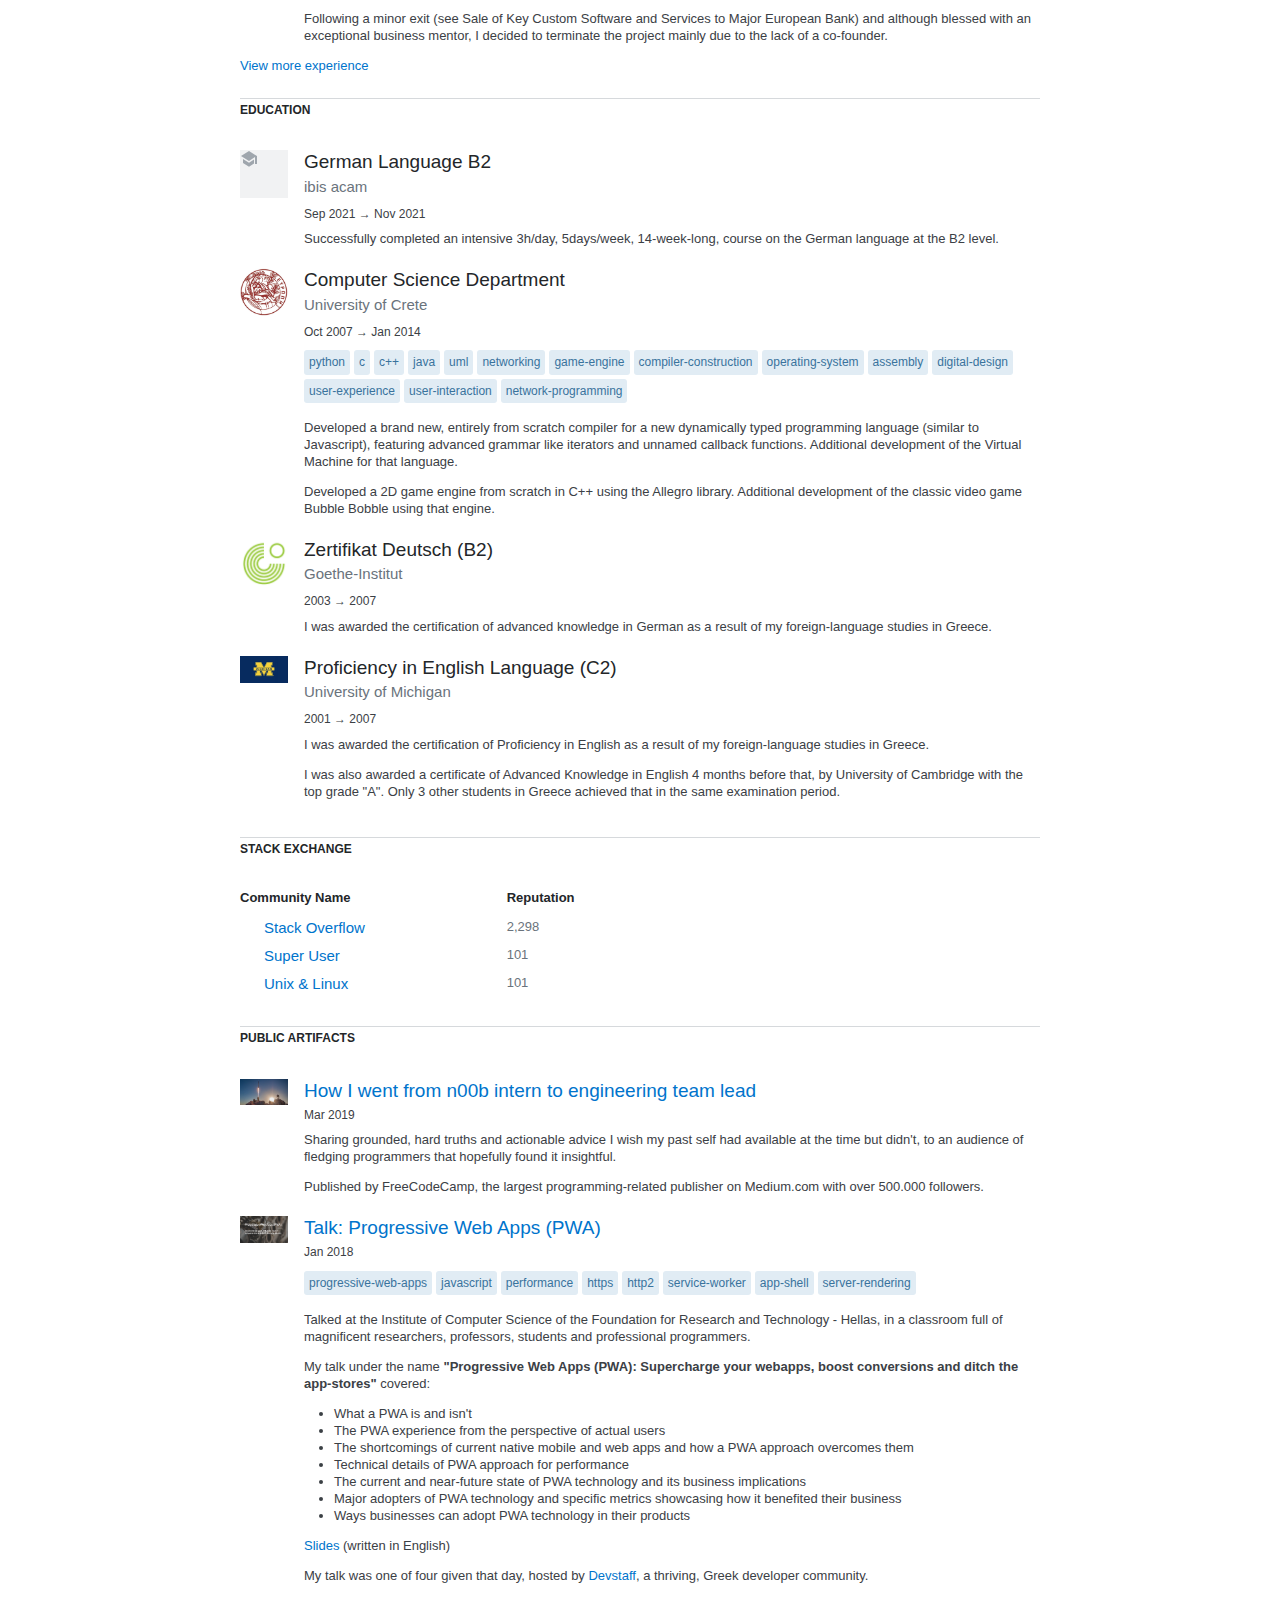
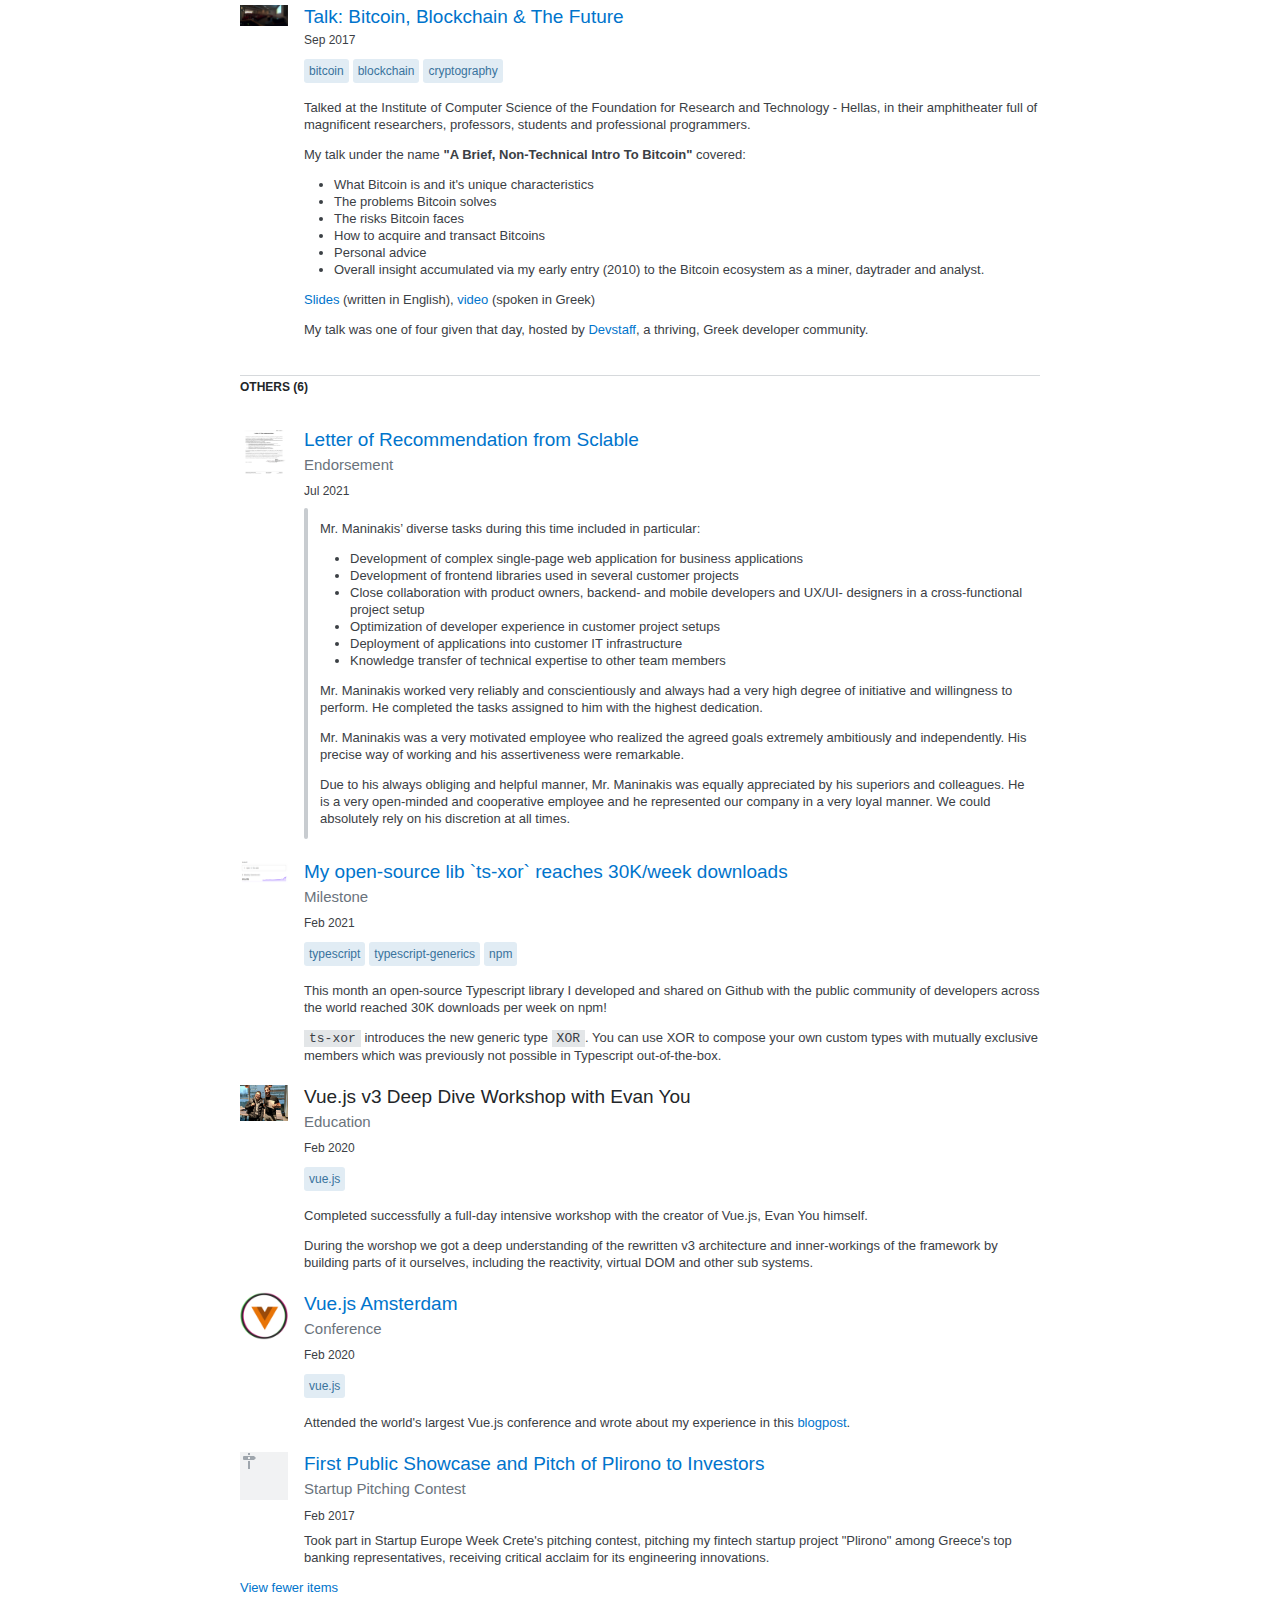
==== commit 5fa9ccfd: "fix(cv): define timespan of gentwo term" ====
--- a/cv-standard.html
+++ b/cv-standard.html
@@ -240,9 +240,9 @@
                                 <h4 class="flex--item mb8 fs-body2 fc-black-500 anonymizable">GenTwo</h4>
 
                             <div class="flex--item mb8">
-                                    <span class="fs-caption fc-black-700">Nov 2021 → Current</span>
+                                    <span class="fs-caption fc-black-700">Nov 2021 → Sept 2022</span>
                                         <span class="fs-caption fc-black-500">
-                                            (<script>document.write(getElapsedTimeSince(new Date('2021-11-15')))</script>)
+                                            (11 months)
                                         </span>
                             </div>
 
